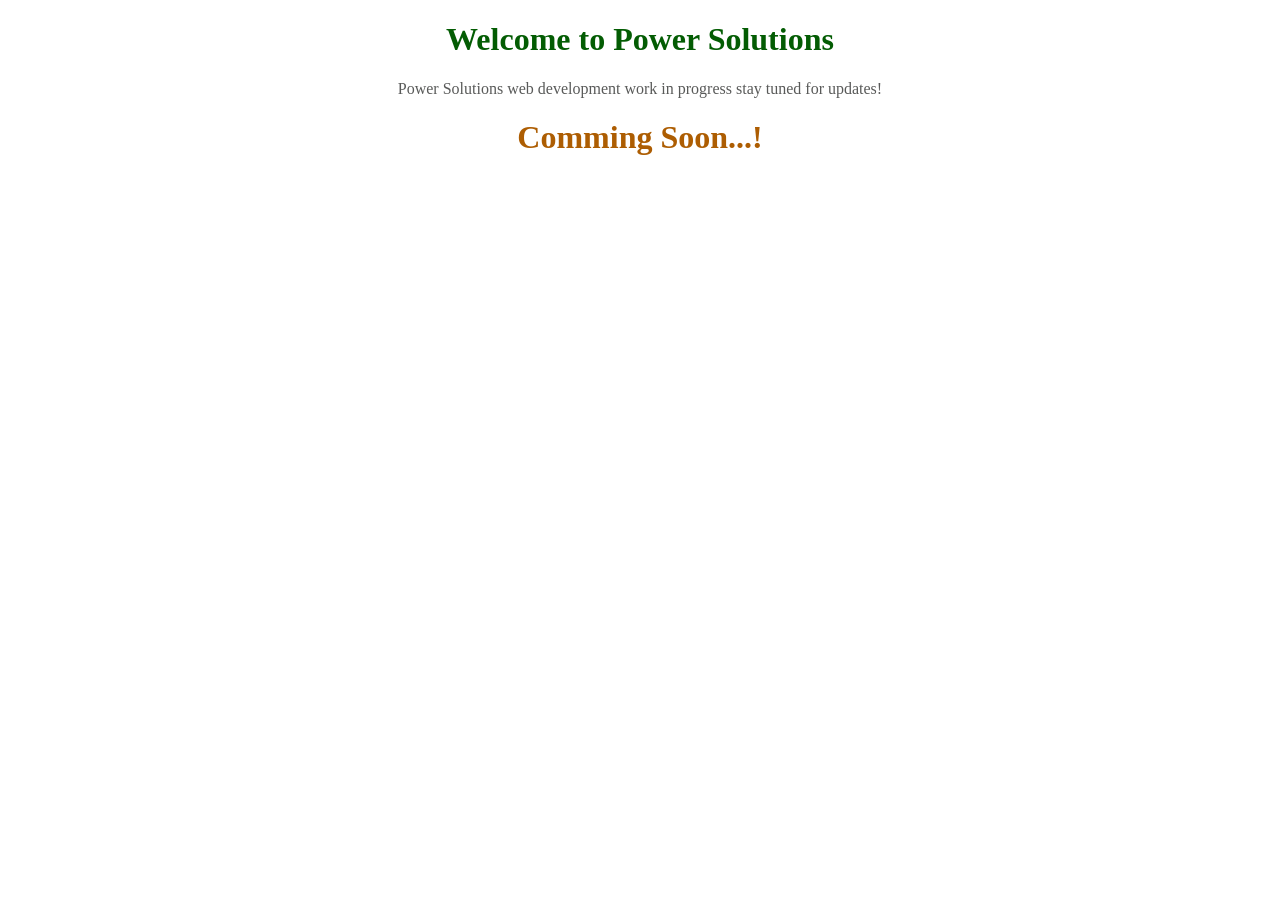
==== index.html @ 3168f8c8 ""demos"" ====
<!DOCTYPE html>
<html lang="en">
<head>
    <meta charset="UTF-8">
    <meta name="viewport" content="width=device-width, initial-scale=1.0">
    <title>Power Solutions</title>
</head>
<body>
    <div style="text-align: center;">
        <h1 style="color: rgb(3, 92, 3);">Welcome to Power Solutions</h1>
        <p style="color: rgb(89, 90, 89);">Power Solutions web development work in progress stay tuned for updates!</p>
        <h1 style="color: rgb(173, 93, 2);">Comming Soon...!</h1>
    </div>
</body>
</html>
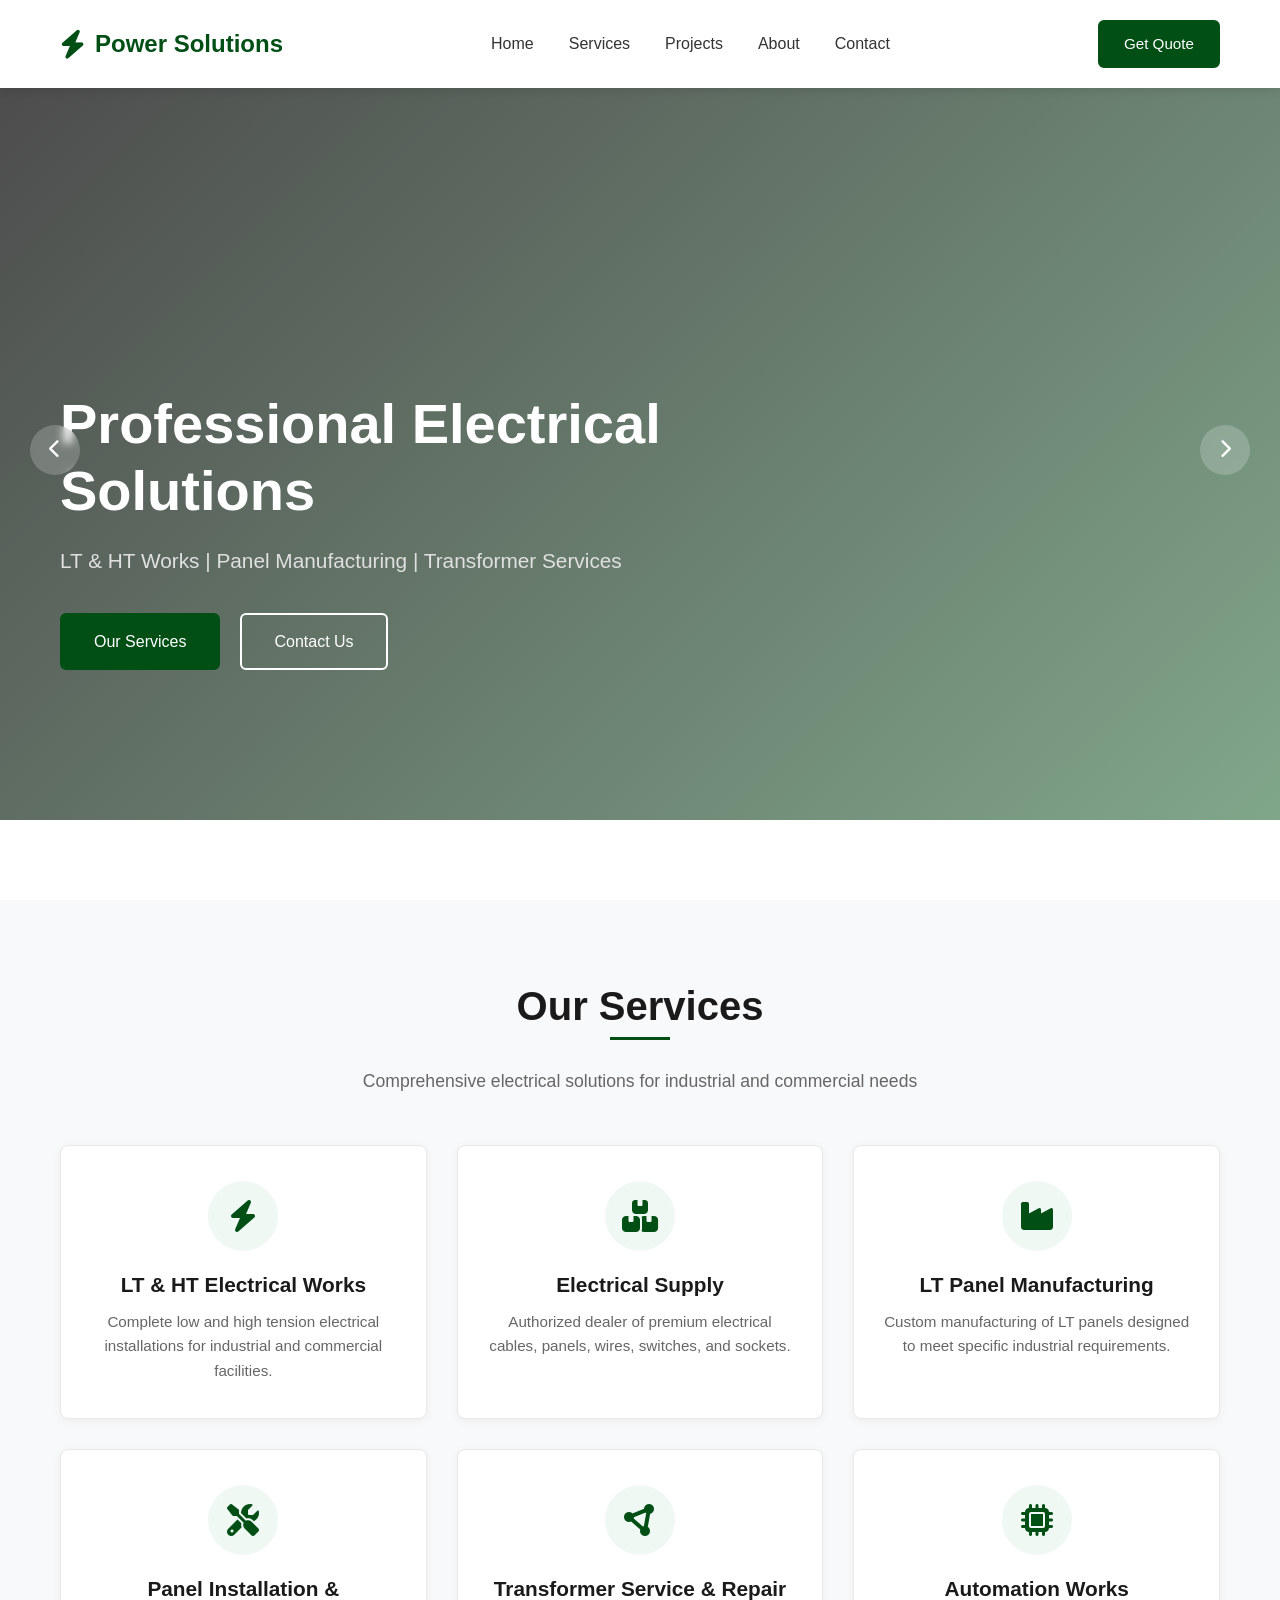
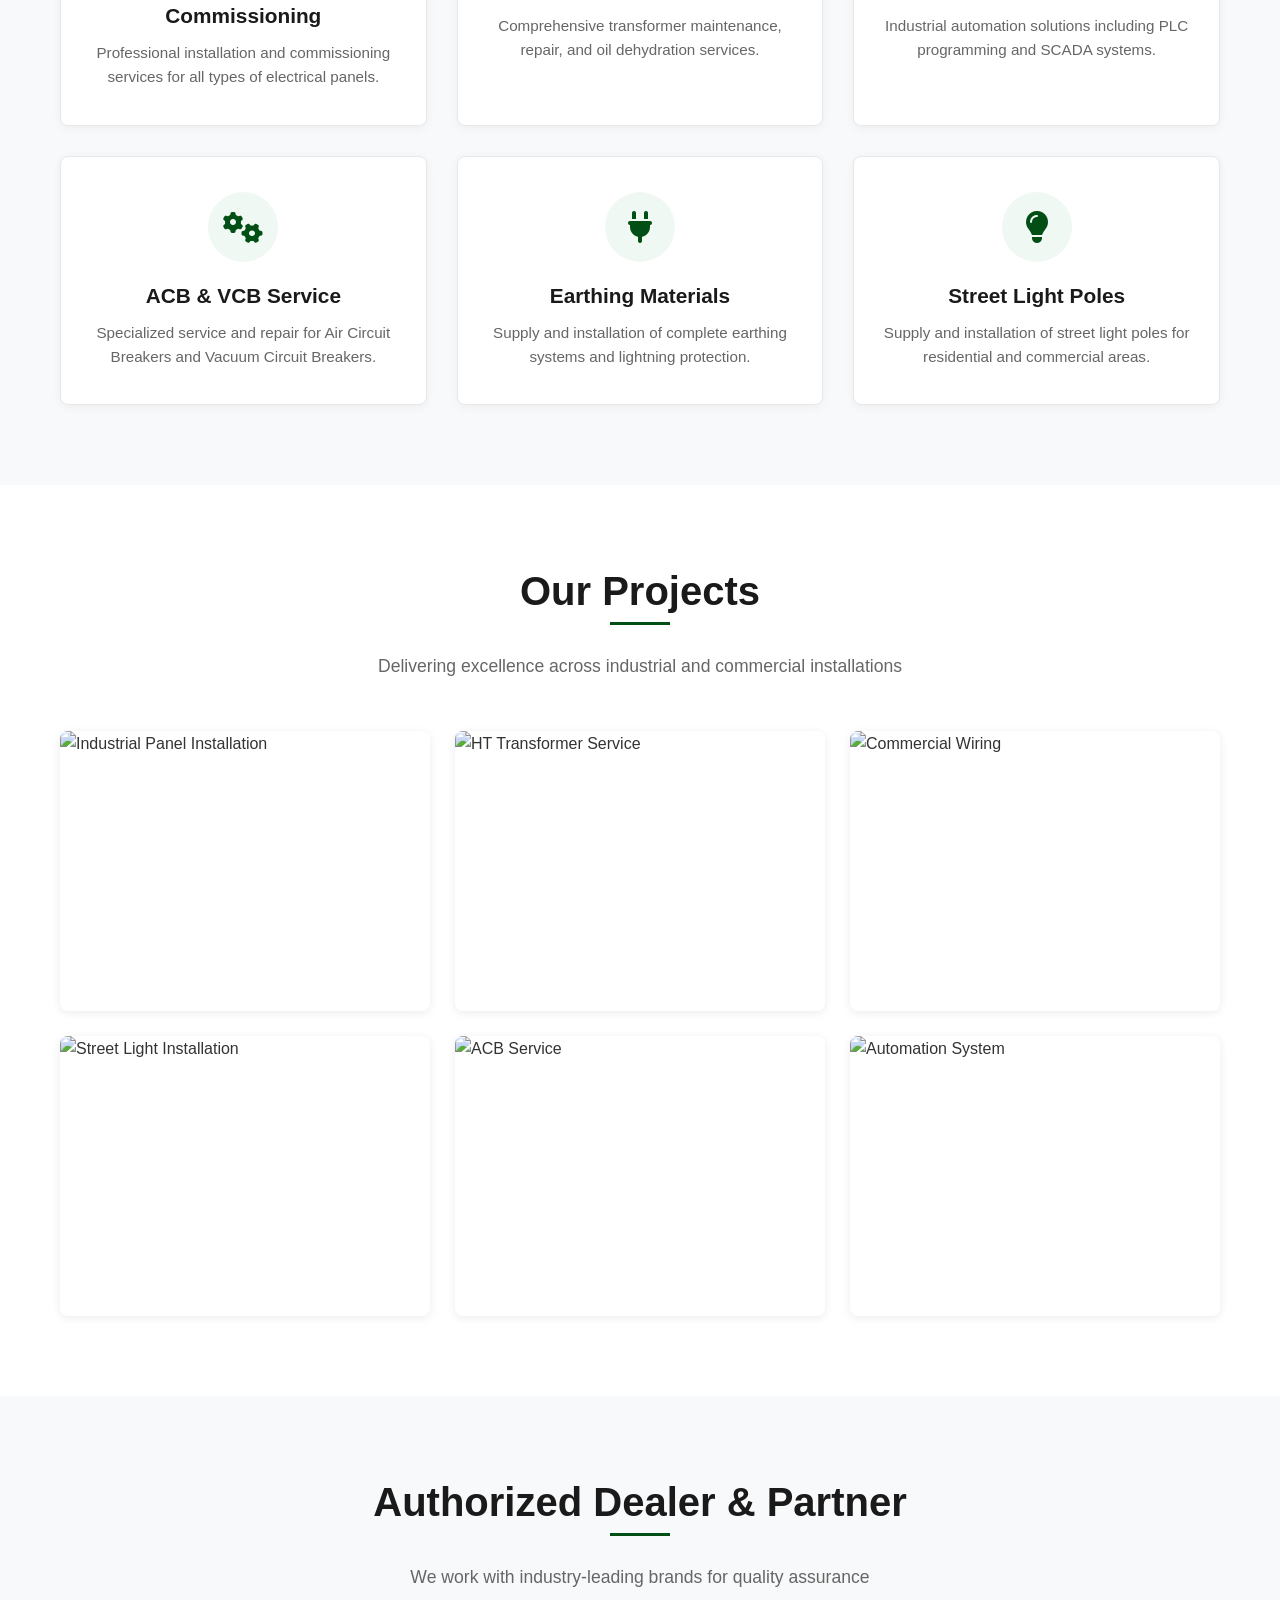
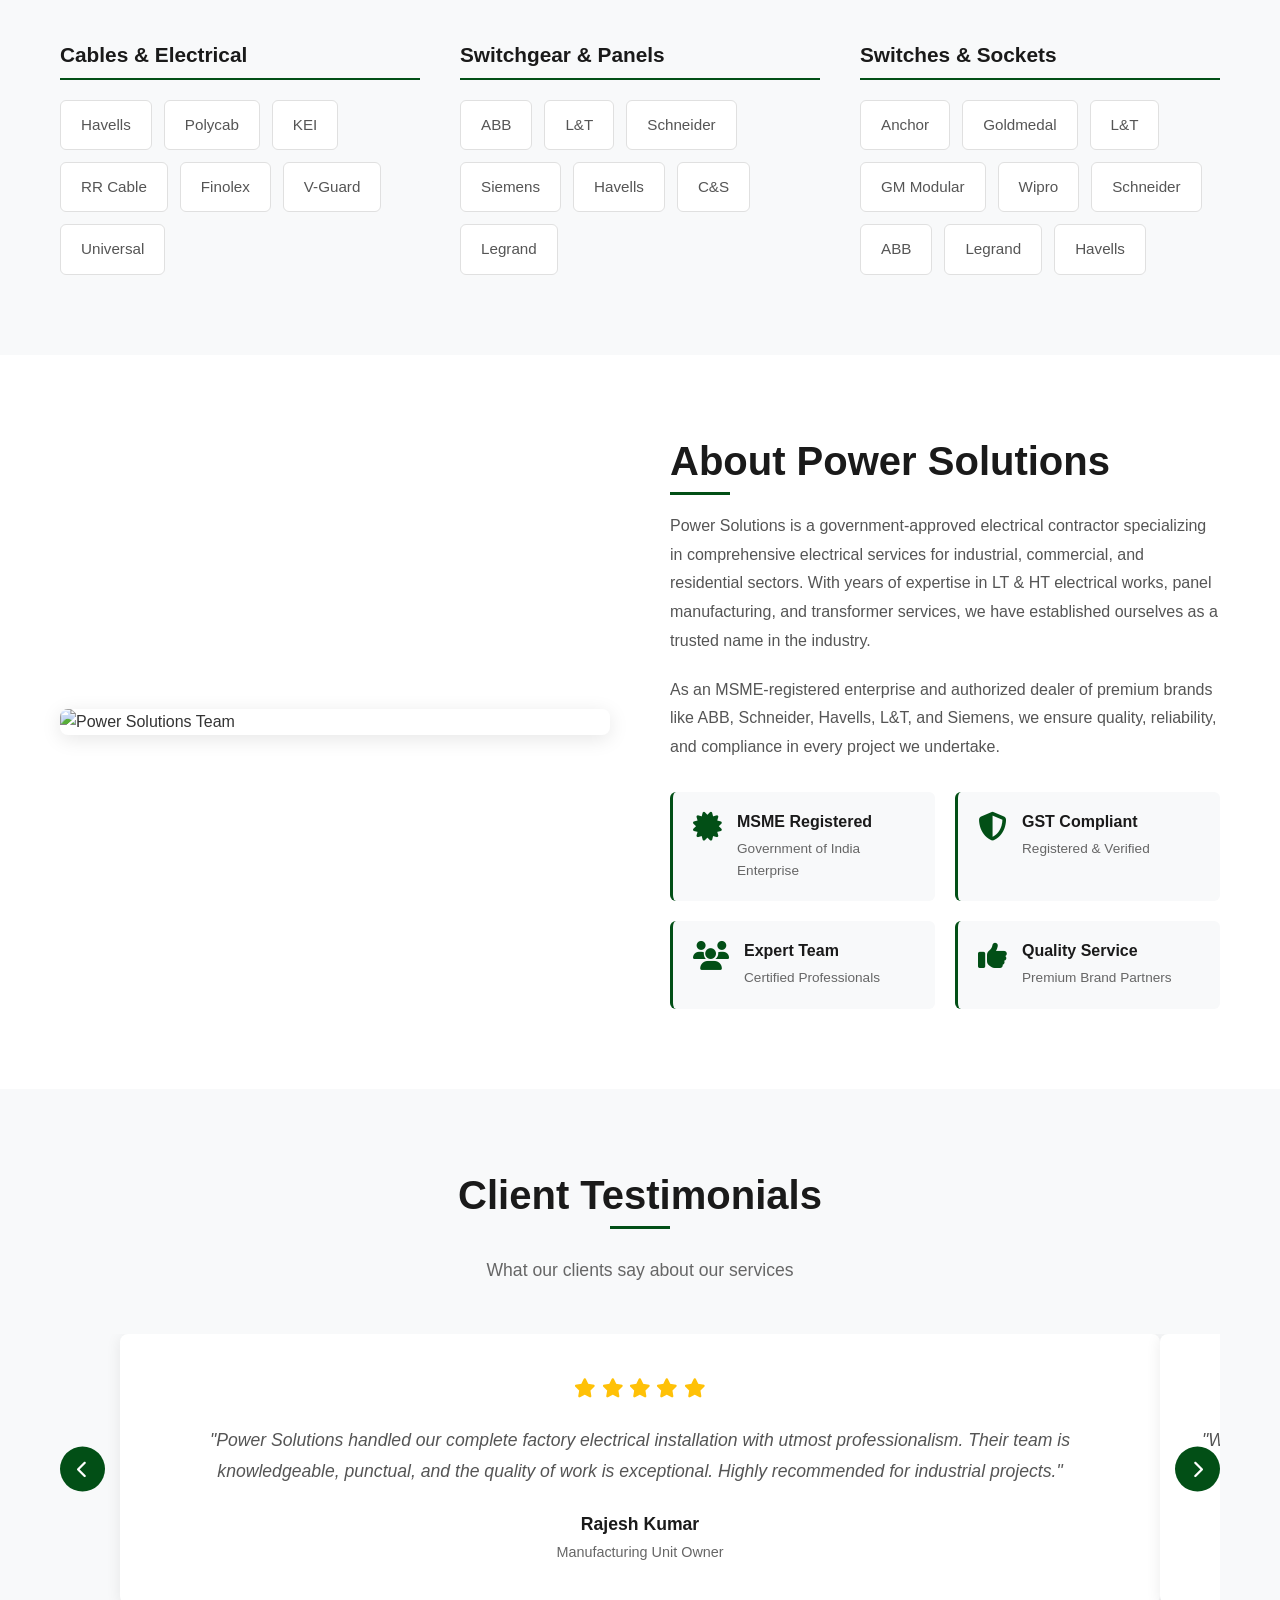
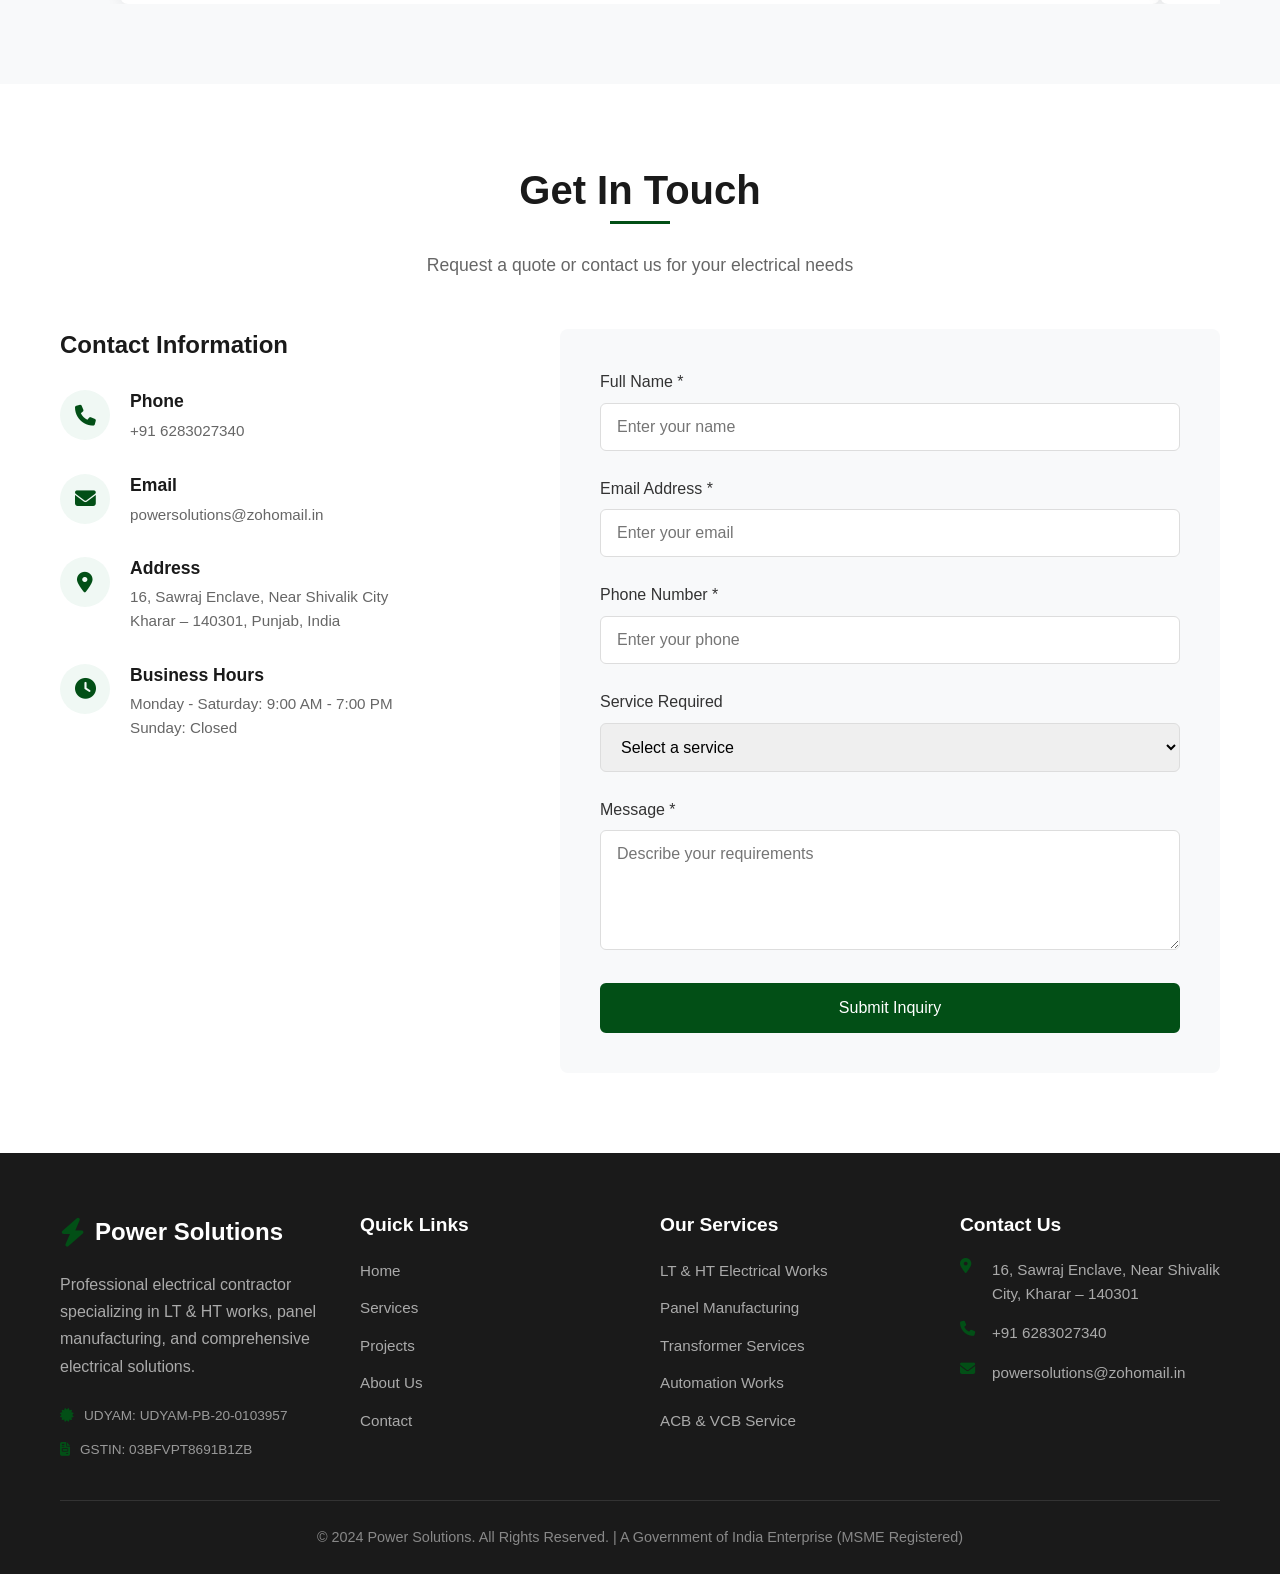
==== commit 13bf96db: ""add project"" ====
--- a/index.html
+++ b/index.html
@@ -1,15 +1,664 @@
 <!DOCTYPE html>
 <html lang="en">
+
 <head>
     <meta charset="UTF-8">
     <meta name="viewport" content="width=device-width, initial-scale=1.0">
-    <title>Power Solutions</title>
+    <meta name="description"
+        content="Power Solutions - Professional LT & HT Electrical Works, Panel Manufacturing, Transformer Services, and Electrical Supply in Kharar, Punjab">
+    <meta name="keywords"
+        content="electrical works, LT panel, HT panel, transformer service, electrical cables, Kharar electrician">
+    <title>Power Solutions - Professional Electrical Services | Kharar, Punjab</title>
+
+    <!-- Font Awesome Icons -->
+    <link rel="stylesheet" href="https://cdnjs.cloudflare.com/ajax/libs/font-awesome/6.4.0/css/all.min.css">
+
+    <!-- Google Fonts -->
+    <link rel="preconnect" href="https://fonts.googleapis.com">
+    <link rel="preconnect" href="https://fonts.gstatic.com" crossorigin>
+    <link href="https://fonts.googleapis.com/css2?family=Inter:wght@300;400;500;600;700&display=swap" rel="stylesheet">
+
+    <!-- Custom Stylesheet -->
+    <link rel="stylesheet" href="assets/css/style.css">
 </head>
+
 <body>
-    <div style="text-align: center;">
-        <h1 style="color: rgb(3, 92, 3);">Welcome to Power Solutions</h1>
-        <p style="color: rgb(89, 90, 89);">Power Solutions web development work in progress stay tuned for updates!</p>
-        <h1 style="color: rgb(173, 93, 2);">Comming Soon...!</h1>
+
+    <!-- ========================================
+         HEADER SECTION - Sticky Navigation
+    ========================================= -->
+    <header class="header" id="header">
+        <div class="container">
+            <div class="header-content">
+                <!-- Logo -->
+                <div class="logo">
+                    <i class="fas fa-bolt"></i>
+                    <span>Power Solutions</span>
+                </div>
+
+                <!-- Navigation Menu -->
+                <nav class="nav" id="nav-menu">
+                    <ul class="nav-list">
+                        <li><a href="#home" class="nav-link">Home</a></li>
+                        <li><a href="#services" class="nav-link">Services</a></li>
+                        <li><a href="#projects" class="nav-link">Projects</a></li>
+                        <li><a href="#about" class="nav-link">About</a></li>
+                        <li><a href="#contact" class="nav-link">Contact</a></li>
+                    </ul>
+                </nav>
+
+                <!-- CTA Button -->
+                <a href="#contact" class="btn btn-primary header-cta">Get Quote</a>
+
+                <!-- Mobile Menu Toggle -->
+                <button class="nav-toggle" id="nav-toggle" aria-label="Toggle navigation">
+                    <span></span>
+                    <span></span>
+                    <span></span>
+                </button>
+            </div>
+        </div>
+    </header>
+
+    <!-- ========================================
+         HERO SECTION - Slider
+    ========================================= -->
+    <section class="hero" id="home">
+        <div class="hero-slider">
+            <!-- Slide 1 -->
+            <div class="hero-slide active">
+                <div class="hero-overlay"></div>
+                <div class="hero-image"
+                    style="background-image: url('https://images.unsplash.com/photo-1621905251189-08b45d6a269e?w=1600')">
+                </div>
+                <div class="container">
+                    <div class="hero-content">
+                        <h1 class="hero-title">Professional Electrical Solutions</h1>
+                        <p class="hero-subtitle">LT & HT Works | Panel Manufacturing | Transformer Services</p>
+                        <div class="hero-buttons">
+                            <a href="#services" class="btn btn-primary">Our Services</a>
+                            <a href="#contact" class="btn btn-secondary">Contact Us</a>
+                        </div>
+                    </div>
+                </div>
+            </div>
+
+            <!-- Slide 2 -->
+            <div class="hero-slide">
+                <div class="hero-overlay"></div>
+                <div class="hero-image"
+                    style="background-image: url('https://images.unsplash.com/photo-1581094794329-c8112a89af12?w=1600')">
+                </div>
+                <div class="container">
+                    <div class="hero-content">
+                        <h1 class="hero-title">Authorized Dealer of Premium Brands</h1>
+                        <p class="hero-subtitle">Havells | ABB | Schneider | L&T | Siemens | Polycab</p>
+                        <div class="hero-buttons">
+                            <a href="#brands" class="btn btn-primary">View Brands</a>
+                            <a href="#contact" class="btn btn-secondary">Get Quote</a>
+                        </div>
+                    </div>
+                </div>
+            </div>
+
+            <!-- Slide 3 -->
+            <div class="hero-slide">
+                <div class="hero-overlay"></div>
+                <div class="hero-image"
+                    style="background-image: url('https://images.unsplash.com/photo-1473341304170-971dccb5ac1e?w=1600')">
+                </div>
+                <div class="container">
+                    <div class="hero-content">
+                        <h1 class="hero-title">Government Approved Contractor</h1>
+                        <p class="hero-subtitle">MSME Registered | GST Compliant | Quality Assured</p>
+                        <div class="hero-buttons">
+                            <a href="#about" class="btn btn-primary">About Us</a>
+                            <a href="#contact" class="btn btn-secondary">Contact Now</a>
+                        </div>
+                    </div>
+                </div>
+            </div>
+        </div>
+
+        <!-- Slider Controls -->
+        <button class="hero-control prev" id="hero-prev" aria-label="Previous slide">
+            <i class="fas fa-chevron-left"></i>
+        </button>
+        <button class="hero-control next" id="hero-next" aria-label="Next slide">
+            <i class="fas fa-chevron-right"></i>
+        </button>
+
+        <!-- Slider Indicators -->
+        <div class="hero-indicators">
+            <span class="indicator active" data-slide="0"></span>
+            <span class="indicator" data-slide="1"></span>
+            <span class="indicator" data-slide="2"></span>
+        </div>
+    </section>
+
+    <!-- ========================================
+         SERVICES SECTION - Card Grid
+    ========================================= -->
+    <section class="services" id="services">
+        <div class="container">
+            <div class="section-header">
+                <h2 class="section-title">Our Services</h2>
+                <p class="section-subtitle">Comprehensive electrical solutions for industrial and commercial needs</p>
+            </div>
+
+            <div class="services-grid" id="services-grid">
+                <!-- Service cards will be dynamically inserted here via JavaScript -->
+            </div>
+        </div>
+    </section>
+
+    <!-- ========================================
+         SERVICE DETAIL MODAL/POPUP
+    ========================================= -->
+    <div class="modal" id="service-modal">
+        <div class="modal-overlay" id="modal-overlay"></div>
+        <div class="modal-content">
+            <button class="modal-close" id="modal-close" aria-label="Close modal">
+                <i class="fas fa-times"></i>
+            </button>
+            <div class="modal-body">
+                <div class="modal-icon">
+                    <i class="fas fa-bolt"></i>
+                </div>
+                <h3 class="modal-title">Service Title</h3>
+                <p class="modal-description">Service description goes here...</p>
+                <div class="modal-features">
+                    <h4>Key Features:</h4>
+                    <ul class="modal-list">
+                        <!-- Features will be inserted dynamically -->
+                    </ul>
+                </div>
+                <div class="modal-footer">
+                    <a href="#contact" class="btn btn-primary" id="modal-contact">Request Quote</a>
+                </div>
+            </div>
+        </div>
     </div>
+
+    <!-- ========================================
+         PROJECTS SECTION - Gallery Grid
+    ========================================= -->
+    <section class="projects" id="projects">
+        <div class="container">
+            <div class="section-header">
+                <h2 class="section-title">Our Projects</h2>
+                <p class="section-subtitle">Delivering excellence across industrial and commercial installations</p>
+            </div>
+
+            <div class="projects-grid">
+                <!-- Project 1 -->
+                <div class="project-card">
+                    <div class="project-image">
+                        <img src="https://images.unsplash.com/photo-1581092160562-40aa08e78837?w=600"
+                            alt="Industrial Panel Installation">
+                        <div class="project-overlay">
+                            <div class="project-info">
+                                <h3>Industrial Panel Installation</h3>
+                                <p>Complete LT panel setup for manufacturing facility</p>
+                            </div>
+                        </div>
+                    </div>
+                </div>
+
+                <!-- Project 2 -->
+                <div class="project-card">
+                    <div class="project-image">
+                        <img src="https://images.unsplash.com/photo-1581094794329-c8112a89af12?w=600"
+                            alt="HT Transformer Service">
+                        <div class="project-overlay">
+                            <div class="project-info">
+                                <h3>HT Transformer Service</h3>
+                                <p>Maintenance and repair of 1000 KVA transformer</p>
+                            </div>
+                        </div>
+                    </div>
+                </div>
+
+                <!-- Project 3 -->
+                <div class="project-card">
+                    <div class="project-image">
+                        <img src="https://images.unsplash.com/photo-1621905251189-08b45d6a269e?w=600"
+                            alt="Commercial Wiring">
+                        <div class="project-overlay">
+                            <div class="project-info">
+                                <h3>Commercial Complex Wiring</h3>
+                                <p>Complete electrical installation for 5-story building</p>
+                            </div>
+                        </div>
+                    </div>
+                </div>
+
+                <!-- Project 4 -->
+                <div class="project-card">
+                    <div class="project-image">
+                        <img src="https://images.unsplash.com/photo-1473341304170-971dccb5ac1e?w=600"
+                            alt="Street Light Installation">
+                        <div class="project-overlay">
+                            <div class="project-info">
+                                <h3>Street Light Installation</h3>
+                                <p>LED street light poles for residential colony</p>
+                            </div>
+                        </div>
+                    </div>
+                </div>
+
+                <!-- Project 5 -->
+                <div class="project-card">
+                    <div class="project-image">
+                        <img src="https://images.unsplash.com/photo-1581092918056-0c4c3acd3789?w=600" alt="ACB Service">
+                        <div class="project-overlay">
+                            <div class="project-info">
+                                <h3>ACB & VCB Service</h3>
+                                <p>Annual maintenance contract for industrial unit</p>
+                            </div>
+                        </div>
+                    </div>
+                </div>
+
+                <!-- Project 6 -->
+                <div class="project-card">
+                    <div class="project-image">
+                        <img src="https://images.unsplash.com/photo-1581092580497-e0d23cbdfcb2?w=600"
+                            alt="Automation System">
+                        <div class="project-overlay">
+                            <div class="project-info">
+                                <h3>Automation System</h3>
+                                <p>PLC-based automation for production line</p>
+                            </div>
+                        </div>
+                    </div>
+                </div>
+            </div>
+        </div>
+    </section>
+
+    <!-- ========================================
+         BRANDS & PARTNERS SECTION
+    ========================================= -->
+    <section class="brands" id="brands">
+        <div class="container">
+            <div class="section-header">
+                <h2 class="section-title">Authorized Dealer & Partner</h2>
+                <p class="section-subtitle">We work with industry-leading brands for quality assurance</p>
+            </div>
+
+            <div class="brands-content">
+                <!-- Cables & Electrical -->
+                <div class="brand-category">
+                    <h3 class="brand-category-title">Cables & Electrical</h3>
+                    <div class="brand-list">
+                        <div class="brand-item">Havells</div>
+                        <div class="brand-item">Polycab</div>
+                        <div class="brand-item">KEI</div>
+                        <div class="brand-item">RR Cable</div>
+                        <div class="brand-item">Finolex</div>
+                        <div class="brand-item">V-Guard</div>
+                        <div class="brand-item">Universal</div>
+                    </div>
+                </div>
+
+                <!-- Switchgear -->
+                <div class="brand-category">
+                    <h3 class="brand-category-title">Switchgear & Panels</h3>
+                    <div class="brand-list">
+                        <div class="brand-item">ABB</div>
+                        <div class="brand-item">L&T</div>
+                        <div class="brand-item">Schneider</div>
+                        <div class="brand-item">Siemens</div>
+                        <div class="brand-item">Havells</div>
+                        <div class="brand-item">C&S</div>
+                        <div class="brand-item">Legrand</div>
+                    </div>
+                </div>
+
+                <!-- Switches & Sockets -->
+                <div class="brand-category">
+                    <h3 class="brand-category-title">Switches & Sockets</h3>
+                    <div class="brand-list">
+                        <div class="brand-item">Anchor</div>
+                        <div class="brand-item">Goldmedal</div>
+                        <div class="brand-item">L&T</div>
+                        <div class="brand-item">GM Modular</div>
+                        <div class="brand-item">Wipro</div>
+                        <div class="brand-item">Schneider</div>
+                        <div class="brand-item">ABB</div>
+                        <div class="brand-item">Legrand</div>
+                        <div class="brand-item">Havells</div>
+                    </div>
+                </div>
+            </div>
+        </div>
+    </section>
+
+    <!-- ========================================
+         ABOUT SECTION
+    ========================================= -->
+    <section class="about" id="about">
+        <div class="container">
+            <div class="about-content">
+                <div class="about-image">
+                    <img src="https://images.unsplash.com/photo-1581092918056-0c4c3acd3789?w=800"
+                        alt="Power Solutions Team">
+                </div>
+                <div class="about-text">
+                    <h2 class="section-title">About Power Solutions</h2>
+                    <p class="about-description">
+                        Power Solutions is a government-approved electrical contractor specializing in comprehensive
+                        electrical services for industrial, commercial, and residential sectors. With years of expertise
+                        in LT & HT electrical works, panel manufacturing, and transformer services, we have established
+                        ourselves as a trusted name in the industry.
+                    </p>
+                    <p class="about-description">
+                        As an MSME-registered enterprise and authorized dealer of premium brands like ABB, Schneider,
+                        Havells, L&T, and Siemens, we ensure quality, reliability, and compliance in every project we
+                        undertake.
+                    </p>
+
+                    <!-- Key Features -->
+                    <div class="about-features">
+                        <div class="about-feature">
+                            <i class="fas fa-certificate"></i>
+                            <div>
+                                <h4>MSME Registered</h4>
+                                <p>Government of India Enterprise</p>
+                            </div>
+                        </div>
+                        <div class="about-feature">
+                            <i class="fas fa-shield-alt"></i>
+                            <div>
+                                <h4>GST Compliant</h4>
+                                <p>Registered & Verified</p>
+                            </div>
+                        </div>
+                        <div class="about-feature">
+                            <i class="fas fa-users"></i>
+                            <div>
+                                <h4>Expert Team</h4>
+                                <p>Certified Professionals</p>
+                            </div>
+                        </div>
+                        <div class="about-feature">
+                            <i class="fas fa-thumbs-up"></i>
+                            <div>
+                                <h4>Quality Service</h4>
+                                <p>Premium Brand Partners</p>
+                            </div>
+                        </div>
+                    </div>
+                </div>
+            </div>
+        </div>
+    </section>
+
+    <!-- ========================================
+         TESTIMONIALS SECTION - Simple Slider
+    ========================================= -->
+    <section class="testimonials" id="testimonials">
+        <div class="container">
+            <div class="section-header">
+                <h2 class="section-title">Client Testimonials</h2>
+                <p class="section-subtitle">What our clients say about our services</p>
+            </div>
+
+            <div class="testimonials-slider">
+                <div class="testimonials-track" id="testimonials-track">
+                    <!-- Testimonial 1 -->
+                    <div class="testimonial-card">
+                        <div class="testimonial-rating">
+                            <i class="fas fa-star"></i>
+                            <i class="fas fa-star"></i>
+                            <i class="fas fa-star"></i>
+                            <i class="fas fa-star"></i>
+                            <i class="fas fa-star"></i>
+                        </div>
+                        <p class="testimonial-text">
+                            "Power Solutions handled our complete factory electrical installation with utmost
+                            professionalism. Their team is knowledgeable, punctual, and the quality of work is
+                            exceptional. Highly recommended for industrial projects."
+                        </p>
+                        <div class="testimonial-author">
+                            <h4>Rajesh Kumar</h4>
+                            <p>Manufacturing Unit Owner</p>
+                        </div>
+                    </div>
+
+                    <!-- Testimonial 2 -->
+                    <div class="testimonial-card">
+                        <div class="testimonial-rating">
+                            <i class="fas fa-star"></i>
+                            <i class="fas fa-star"></i>
+                            <i class="fas fa-star"></i>
+                            <i class="fas fa-star"></i>
+                            <i class="fas fa-star"></i>
+                        </div>
+                        <p class="testimonial-text">
+                            "We've been using Power Solutions for our transformer maintenance for the past 3 years.
+                            Their service is reliable, and they use genuine parts from authorized brands. Very satisfied
+                            with their work."
+                        </p>
+                        <div class="testimonial-author">
+                            <h4>Priya Sharma</h4>
+                            <p>Facility Manager, Tech Park</p>
+                        </div>
+                    </div>
+
+                    <!-- Testimonial 3 -->
+                    <div class="testimonial-card">
+                        <div class="testimonial-rating">
+                            <i class="fas fa-star"></i>
+                            <i class="fas fa-star"></i>
+                            <i class="fas fa-star"></i>
+                            <i class="fas fa-star"></i>
+                            <i class="fas fa-star"></i>
+                        </div>
+                        <p class="testimonial-text">
+                            "Excellent service for our commercial building's electrical panel installation. The team was
+                            professional, completed work on time, and provided proper documentation. Will definitely
+                            work with them again."
+                        </p>
+                        <div class="testimonial-author">
+                            <h4>Amit Singh</h4>
+                            <p>Real Estate Developer</p>
+                        </div>
+                    </div>
+                </div>
+
+                <!-- Slider Controls -->
+                <button class="testimonial-control prev" id="testimonial-prev" aria-label="Previous testimonial">
+                    <i class="fas fa-chevron-left"></i>
+                </button>
+                <button class="testimonial-control next" id="testimonial-next" aria-label="Next testimonial">
+                    <i class="fas fa-chevron-right"></i>
+                </button>
+            </div>
+        </div>
+    </section>
+
+    <!-- ========================================
+         CONTACT SECTION - Form UI
+    ========================================= -->
+    <section class="contact" id="contact">
+        <div class="container">
+            <div class="section-header">
+                <h2 class="section-title">Get In Touch</h2>
+                <p class="section-subtitle">Request a quote or contact us for your electrical needs</p>
+            </div>
+
+            <div class="contact-content">
+                <!-- Contact Information -->
+                <div class="contact-info">
+                    <h3>Contact Information</h3>
+
+                    <div class="contact-item">
+                        <i class="fas fa-phone"></i>
+                        <div>
+                            <h4>Phone</h4>
+                            <a href="tel:6283027340">+91 6283027340</a>
+                        </div>
+                    </div>
+
+                    <div class="contact-item">
+                        <i class="fas fa-envelope"></i>
+                        <div>
+                            <h4>Email</h4>
+                            <a href="mailto:powersolutions@zohomail.in">powersolutions@zohomail.in</a>
+                        </div>
+                    </div>
+
+                    <div class="contact-item">
+                        <i class="fas fa-map-marker-alt"></i>
+                        <div>
+                            <h4>Address</h4>
+                            <p>16, Sawraj Enclave, Near Shivalik City<br>Kharar – 140301, Punjab, India</p>
+                        </div>
+                    </div>
+
+                    <div class="contact-item">
+                        <i class="fas fa-clock"></i>
+                        <div>
+                            <h4>Business Hours</h4>
+                            <p>Monday - Saturday: 9:00 AM - 7:00 PM<br>Sunday: Closed</p>
+                        </div>
+                    </div>
+                </div>
+
+                <!-- Contact Form -->
+                <div class="contact-form-wrapper">
+                    <form class="contact-form" id="contact-form">
+                        <div class="form-group">
+                            <label for="name">Full Name *</label>
+                            <input type="text" id="name" name="name" required placeholder="Enter your name">
+                        </div>
+
+                        <div class="form-group">
+                            <label for="email">Email Address *</label>
+                            <input type="email" id="email" name="email" required placeholder="Enter your email">
+                        </div>
+
+                        <div class="form-group">
+                            <label for="phone">Phone Number *</label>
+                            <input type="tel" id="phone" name="phone" required placeholder="Enter your phone">
+                        </div>
+
+                        <div class="form-group">
+                            <label for="service">Service Required</label>
+                            <select id="service" name="service">
+                                <option value="">Select a service</option>
+                                <option value="lt-ht">LT & HT Electrical Works</option>
+                                <option value="panel">Panel Manufacturing</option>
+                                <option value="transformer">Transformer Service</option>
+                                <option value="automation">Automation Works</option>
+                                <option value="supply">Electrical Supply</option>
+                                <option value="other">Other</option>
+                            </select>
+                        </div>
+
+                        <div class="form-group">
+                            <label for="message">Message *</label>
+                            <textarea id="message" name="message" rows="5" required
+                                placeholder="Describe your requirements"></textarea>
+                        </div>
+
+                        <button type="submit" class="btn btn-primary btn-block">Submit Inquiry</button>
+                    </form>
+                </div>
+            </div>
+        </div>
+    </section>
+
+    <!-- ========================================
+         FOOTER SECTION
+    ========================================= -->
+    <footer class="footer">
+        <div class="container">
+            <div class="footer-content">
+                <!-- Company Info -->
+                <div class="footer-column">
+                    <div class="footer-logo">
+                        <i class="fas fa-bolt"></i>
+                        <span>Power Solutions</span>
+                    </div>
+                    <p class="footer-description">
+                        Professional electrical contractor specializing in LT & HT works, panel manufacturing, and
+                        comprehensive electrical solutions.
+                    </p>
+                    <div class="footer-compliance">
+                        <div class="compliance-item">
+                            <i class="fas fa-certificate"></i>
+                            <span>UDYAM: UDYAM-PB-20-0103957</span>
+                        </div>
+                        <div class="compliance-item">
+                            <i class="fas fa-file-invoice"></i>
+                            <span>GSTIN: 03BFVPT8691B1ZB</span>
+                        </div>
+                    </div>
+                </div>
+
+                <!-- Quick Links -->
+                <div class="footer-column">
+                    <h3 class="footer-title">Quick Links</h3>
+                    <ul class="footer-links">
+                        <li><a href="#home">Home</a></li>
+                        <li><a href="#services">Services</a></li>
+                        <li><a href="#projects">Projects</a></li>
+                        <li><a href="#about">About Us</a></li>
+                        <li><a href="#contact">Contact</a></li>
+                    </ul>
+                </div>
+
+                <!-- Services -->
+                <div class="footer-column">
+                    <h3 class="footer-title">Our Services</h3>
+                    <ul class="footer-links">
+                        <li><a href="#services">LT & HT Electrical Works</a></li>
+                        <li><a href="#services">Panel Manufacturing</a></li>
+                        <li><a href="#services">Transformer Services</a></li>
+                        <li><a href="#services">Automation Works</a></li>
+                        <li><a href="#services">ACB & VCB Service</a></li>
+                    </ul>
+                </div>
+
+                <!-- Contact Info -->
+                <div class="footer-column">
+                    <h3 class="footer-title">Contact Us</h3>
+                    <ul class="footer-contact">
+                        <li>
+                            <i class="fas fa-map-marker-alt"></i>
+                            <span>16, Sawraj Enclave, Near Shivalik City, Kharar – 140301</span>
+                        </li>
+                        <li>
+                            <i class="fas fa-phone"></i>
+                            <a href="tel:6283027340">+91 6283027340</a>
+                        </li>
+                        <li>
+                            <i class="fas fa-envelope"></i>
+                            <a href="mailto:powersolutions@zohomail.in">powersolutions@zohomail.in</a>
+                        </li>
+                    </ul>
+                </div>
+            </div>
+
+            <!-- Footer Bottom -->
+            <div class="footer-bottom">
+                <p>&copy; 2024 Power Solutions. All Rights Reserved. | A Government of India Enterprise (MSME
+                    Registered)</p>
+            </div>
+        </div>
+    </footer>
+
+    <!-- Scroll to Top Button -->
+    <button class="scroll-to-top" id="scroll-to-top" aria-label="Scroll to top">
+        <i class="fas fa-chevron-up"></i>
+    </button>
+
+    <!-- JavaScript -->
+    <script src="assets/js/script.js"></script>
+
 </body>
+
 </html>
--- a/assets/css/style.css
+++ b/assets/css/style.css
@@ -0,0 +1,1241 @@
+        /* ========================================
+   RESET & BASE STYLES
+========================================= */
+        * {
+            margin: 0;
+            padding: 0;
+            box-sizing: border-box;
+        }
+
+        html {
+            scroll-behavior: smooth;
+            font-size: 16px;
+        }
+
+        body {
+            font-family: 'Inter', -apple-system, BlinkMacSystemFont, 'Segoe UI', Roboto, 'Helvetica Neue', Arial, sans-serif;
+            line-height: 1.6;
+            color: #333;
+            background-color: #fff;
+            overflow-x: hidden;
+        }
+
+        /* Typography */
+        h1,
+        h2,
+        h3,
+        h4,
+        h5,
+        h6 {
+            font-weight: 600;
+            line-height: 1.3;
+            color: #1a1a1a;
+        }
+
+        a {
+            text-decoration: none;
+            color: inherit;
+            transition: color 0.3s ease;
+        }
+
+        img {
+            max-width: 100%;
+            height: auto;
+            display: block;
+        }
+
+        ul {
+            list-style: none;
+        }
+
+        button {
+            border: none;
+            background: none;
+            cursor: pointer;
+            font-family: inherit;
+        }
+
+        /* Container */
+        .container {
+            max-width: 1200px;
+            margin: 0 auto;
+            padding: 0 20px;
+        }
+
+        /* Section Spacing */
+        section {
+            padding: 80px 0;
+        }
+
+        /* Section Header */
+        .section-header {
+            text-align: center;
+            margin-bottom: 50px;
+        }
+
+        .section-title {
+            font-size: 2.5rem;
+            margin-bottom: 15px;
+            color: #1a1a1a;
+            position: relative;
+            display: inline-block;
+        }
+
+        .section-title::after {
+            content: '';
+            position: absolute;
+            bottom: -8px;
+            left: 50%;
+            transform: translateX(-50%);
+            width: 60px;
+            height: 3px;
+            background-color: #024f16;
+        }
+
+        .section-subtitle {
+            font-size: 1.1rem;
+            color: #666;
+            max-width: 600px;
+            margin: 20px auto 0;
+        }
+
+        /* Buttons */
+        .btn {
+            display: inline-block;
+            padding: 14px 32px;
+            font-size: 1rem;
+            font-weight: 500;
+            text-align: center;
+            border-radius: 6px;
+            transition: all 0.3s ease;
+            border: 2px solid transparent;
+        }
+
+        .btn-primary {
+            background-color: #024f16;
+            color: #fff;
+            border-color: #024f16;
+        }
+
+        .btn-primary:hover {
+            background-color: #036020;
+            border-color: #036020;
+            transform: translateY(-2px);
+            box-shadow: 0 4px 12px rgba(2, 79, 22, 0.3);
+        }
+
+        .btn-secondary {
+            background-color: transparent;
+            color: #fff;
+            border-color: #fff;
+        }
+
+        .btn-secondary:hover {
+            background-color: #fff;
+            color: #024f16;
+        }
+
+        .btn-block {
+            width: 100%;
+        }
+
+        /* ========================================
+   HEADER / NAVIGATION
+========================================= */
+        .header {
+            position: fixed;
+            top: 0;
+            left: 0;
+            width: 100%;
+            background-color: #fff;
+            box-shadow: 0 2px 10px rgba(0, 0, 0, 0.1);
+            z-index: 1000;
+            transition: all 0.3s ease;
+        }
+
+        .header-content {
+            display: flex;
+            align-items: center;
+            justify-content: space-between;
+            padding: 20px 0;
+        }
+
+        /* Logo */
+        .logo {
+            display: flex;
+            align-items: center;
+            gap: 10px;
+            font-size: 1.5rem;
+            font-weight: 700;
+            color: #024f16;
+        }
+
+        .logo i {
+            font-size: 1.8rem;
+        }
+
+        /* Navigation */
+        .nav-list {
+            display: flex;
+            align-items: center;
+            gap: 35px;
+        }
+
+        .nav-link {
+            font-size: 1rem;
+            font-weight: 500;
+            color: #333;
+            position: relative;
+            transition: color 0.3s ease;
+        }
+
+        .nav-link::after {
+            content: '';
+            position: absolute;
+            bottom: -5px;
+            left: 0;
+            width: 0;
+            height: 2px;
+            background-color: #024f16;
+            transition: width 0.3s ease;
+        }
+
+        .nav-link:hover {
+            color: #024f16;
+        }
+
+        .nav-link:hover::after {
+            width: 100%;
+        }
+
+        /* Header CTA */
+        .header-cta {
+            padding: 10px 24px;
+            font-size: 0.95rem;
+        }
+
+        /* Mobile Menu Toggle */
+        .nav-toggle {
+            display: none;
+            flex-direction: column;
+            gap: 5px;
+            cursor: pointer;
+            z-index: 1001;
+        }
+
+        .nav-toggle span {
+            width: 25px;
+            height: 3px;
+            background-color: #024f16;
+            transition: all 0.3s ease;
+        }
+
+        /* Mobile Menu Active State */
+        .nav-toggle.active span:nth-child(1) {
+            transform: rotate(45deg) translate(7px, 7px);
+        }
+
+        .nav-toggle.active span:nth-child(2) {
+            opacity: 0;
+        }
+
+        .nav-toggle.active span:nth-child(3) {
+            transform: rotate(-45deg) translate(7px, -7px);
+        }
+
+        /* ========================================
+   HERO SECTION
+========================================= */
+        .hero {
+            position: relative;
+            height: 100vh;
+            min-height: 600px;
+            overflow: hidden;
+        }
+
+        .hero-slider {
+            position: relative;
+            width: 100%;
+            height: 100%;
+        }
+
+        .hero-slide {
+            position: absolute;
+            top: 0;
+            left: 0;
+            width: 100%;
+            height: 100%;
+            opacity: 0;
+            visibility: hidden;
+            transition: opacity 1s ease, visibility 1s ease;
+        }
+
+        .hero-slide.active {
+            opacity: 1;
+            visibility: visible;
+        }
+
+        .hero-image {
+            position: absolute;
+            top: 0;
+            left: 0;
+            width: 100%;
+            height: 100%;
+            background-size: cover;
+            background-position: center;
+        }
+
+        .hero-overlay {
+            position: absolute;
+            top: 0;
+            left: 0;
+            width: 100%;
+            height: 100%;
+            background: linear-gradient(135deg, rgba(0, 0, 0, 0.7) 0%, rgba(2, 79, 22, 0.5) 100%);
+            z-index: 1;
+        }
+
+        .hero-content {
+            position: relative;
+            z-index: 2;
+            height: 100vh;
+            min-height: 600px;
+            display: flex;
+            flex-direction: column;
+            justify-content: center;
+            align-items: flex-start;
+            color: #fff;
+            max-width: 700px;
+        }
+
+        .hero-title {
+            color: #fff;
+            font-size: 3.5rem;
+            font-weight: 700;
+            margin-bottom: 20px;
+            line-height: 1.2;
+        }
+
+        .hero-subtitle {
+            font-size: 1.3rem;
+            margin-bottom: 35px;
+            color: #e0e0e0;
+        }
+
+        .hero-buttons {
+            display: flex;
+            gap: 20px;
+        }
+
+        /* Hero Controls */
+        .hero-control {
+            position: absolute;
+            top: 50%;
+            transform: translateY(-50%);
+            z-index: 3;
+            background-color: rgba(255, 255, 255, 0.2);
+            color: #fff;
+            width: 50px;
+            height: 50px;
+            border-radius: 50%;
+            display: flex;
+            align-items: center;
+            justify-content: center;
+            font-size: 1.2rem;
+            cursor: pointer;
+            transition: all 0.3s ease;
+            backdrop-filter: blur(4px);
+        }
+
+        .hero-control:hover {
+            background-color: rgba(255, 255, 255, 0.3);
+        }
+
+        .hero-control.prev {
+            left: 30px;
+        }
+
+        .hero-control.next {
+            right: 30px;
+        }
+
+        /* Hero Indicators */
+        .hero-indicators {
+            position: absolute;
+            bottom: 30px;
+            left: 50%;
+            transform: translateX(-50%);
+            z-index: 3;
+            display: flex;
+            gap: 12px;
+        }
+
+        .indicator {
+            width: 12px;
+            height: 12px;
+            border-radius: 50%;
+            background-color: rgba(255, 255, 255, 0.4);
+            cursor: pointer;
+            transition: all 0.3s ease;
+        }
+
+        .indicator.active {
+            background-color: #fff;
+            width: 30px;
+            border-radius: 6px;
+        }
+
+        /* ========================================
+   SERVICES SECTION
+========================================= */
+        .services {
+            background-color: #f8f9fa;
+        }
+
+        .services-grid {
+            display: grid;
+            grid-template-columns: repeat(auto-fit, minmax(320px, 1fr));
+            gap: 30px;
+        }
+
+        .service-card {
+            background-color: #fff;
+            border-radius: 8px;
+            padding: 35px 25px;
+            text-align: center;
+            box-shadow: 0 2px 10px rgba(0, 0, 0, 0.05);
+            transition: all 0.3s ease;
+            cursor: pointer;
+            border: 1px solid #e8e8e8;
+        }
+
+        .service-card:hover {
+            transform: translateY(-5px);
+            box-shadow: 0 8px 20px rgba(0, 0, 0, 0.1);
+            border-color: #024f16;
+        }
+
+        .service-icon {
+            width: 70px;
+            height: 70px;
+            margin: 0 auto 20px;
+            display: flex;
+            align-items: center;
+            justify-content: center;
+            background-color: #f0f8f4;
+            border-radius: 50%;
+            color: #024f16;
+            font-size: 2rem;
+            transition: all 0.3s ease;
+        }
+
+        .service-card:hover .service-icon {
+            background-color: #024f16;
+            color: #fff;
+        }
+
+        .service-title {
+            font-size: 1.3rem;
+            margin-bottom: 12px;
+            color: #1a1a1a;
+        }
+
+        .service-description {
+            color: #666;
+            font-size: 0.95rem;
+            line-height: 1.6;
+        }
+
+        /* ========================================
+   SERVICE MODAL
+========================================= */
+        .modal {
+            position: fixed;
+            top: 0;
+            left: 0;
+            width: 100%;
+            height: 100%;
+            z-index: 2000;
+            display: none;
+            align-items: center;
+            justify-content: center;
+            padding: 20px;
+        }
+
+        .modal.active {
+            display: flex;
+        }
+
+        .modal-overlay {
+            position: absolute;
+            top: 0;
+            left: 0;
+            width: 100%;
+            height: 100%;
+            background-color: rgba(0, 0, 0, 0.7);
+            backdrop-filter: blur(3px);
+        }
+
+        .modal-content {
+            position: relative;
+            z-index: 2001;
+            background-color: #fff;
+            border-radius: 10px;
+            max-width: 600px;
+            width: 100%;
+            max-height: 90vh;
+            overflow-y: auto;
+        }
+
+        .modal-close {
+            position: absolute;
+            top: 15px;
+            right: 15px;
+            width: 35px;
+            height: 35px;
+            border-radius: 50%;
+            background-color: #f5f5f5;
+            color: #333;
+            display: flex;
+            align-items: center;
+            justify-content: center;
+            font-size: 1.2rem;
+            transition: all 0.3s ease;
+            z-index: 2002;
+        }
+
+        .modal-close:hover {
+            background-color: #024f16;
+            color: #fff;
+        }
+
+        .modal-body {
+            padding: 40px;
+        }
+
+        .modal-icon {
+            width: 80px;
+            height: 80px;
+            margin: 0 auto 25px;
+            display: flex;
+            align-items: center;
+            justify-content: center;
+            background-color: #f0f8f4;
+            border-radius: 50%;
+            color: #024f16;
+            font-size: 2.5rem;
+        }
+
+        .modal-title {
+            font-size: 1.8rem;
+            text-align: center;
+            margin-bottom: 15px;
+            color: #1a1a1a;
+        }
+
+        .modal-description {
+            text-align: center;
+            color: #666;
+            margin-bottom: 30px;
+            line-height: 1.7;
+        }
+
+        .modal-features h4 {
+            font-size: 1.2rem;
+            margin-bottom: 15px;
+            color: #1a1a1a;
+        }
+
+        .modal-list {
+            list-style: none;
+            padding-left: 0;
+        }
+
+        .modal-list li {
+            padding: 10px 0;
+            padding-left: 30px;
+            position: relative;
+            color: #555;
+            line-height: 1.6;
+        }
+
+        .modal-list li::before {
+            content: '✓';
+            position: absolute;
+            left: 0;
+            color: #024f16;
+            font-weight: 700;
+            font-size: 1.1rem;
+        }
+
+        .modal-footer {
+            margin-top: 30px;
+            text-align: center;
+        }
+
+        /* ========================================
+   PROJECTS SECTION
+========================================= */
+        .projects-grid {
+            display: grid;
+            grid-template-columns: repeat(auto-fit, minmax(350px, 1fr));
+            gap: 25px;
+        }
+
+        .project-card {
+            border-radius: 8px;
+            overflow: hidden;
+            box-shadow: 0 2px 10px rgba(0, 0, 0, 0.08);
+            transition: all 0.3s ease;
+        }
+
+        .project-card:hover {
+            transform: translateY(-5px);
+            box-shadow: 0 8px 20px rgba(0, 0, 0, 0.15);
+        }
+
+        .project-image {
+            position: relative;
+            overflow: hidden;
+            height: 280px;
+        }
+
+        .project-image img {
+            width: 100%;
+            height: 100%;
+            object-fit: cover;
+            transition: transform 0.5s ease;
+        }
+
+        .project-card:hover .project-image img {
+            transform: scale(1.1);
+        }
+
+        .project-overlay {
+            position: absolute;
+            top: 0;
+            left: 0;
+            width: 100%;
+            height: 100%;
+            background: linear-gradient(to top, rgba(2, 79, 22, 0.9) 0%, transparent 100%);
+            display: flex;
+            align-items: flex-end;
+            padding: 25px;
+            opacity: 0;
+            transition: opacity 0.3s ease;
+        }
+
+        .project-card:hover .project-overlay {
+            opacity: 1;
+        }
+
+        .project-info h3 {
+            color: #fff;
+            font-size: 1.3rem;
+            margin-bottom: 8px;
+        }
+
+        .project-info p {
+            color: #e0e0e0;
+            font-size: 0.9rem;
+        }
+
+        /* ========================================
+   BRANDS SECTION
+========================================= */
+        .brands {
+            background-color: #f8f9fa;
+        }
+
+        .brands-content {
+            display: grid;
+            grid-template-columns: repeat(auto-fit, minmax(300px, 1fr));
+            gap: 40px;
+        }
+
+        .brand-category-title {
+            font-size: 1.3rem;
+            margin-bottom: 20px;
+            color: #1a1a1a;
+            padding-bottom: 10px;
+            border-bottom: 2px solid #024f16;
+        }
+
+        .brand-list {
+            display: flex;
+            flex-wrap: wrap;
+            gap: 12px;
+        }
+
+        .brand-item {
+            background-color: #fff;
+            padding: 12px 20px;
+            border-radius: 6px;
+            font-size: 0.95rem;
+            font-weight: 500;
+            color: #555;
+            border: 1px solid #e0e0e0;
+            transition: all 0.3s ease;
+        }
+
+        .brand-item:hover {
+            border-color: #024f16;
+            color: #024f16;
+            transform: translateY(-2px);
+            box-shadow: 0 3px 10px rgba(2, 79, 22, 0.1);
+        }
+
+        /* ========================================
+   ABOUT SECTION
+========================================= */
+        .about-content {
+            display: grid;
+            grid-template-columns: 1fr 1fr;
+            gap: 60px;
+            align-items: center;
+        }
+
+        .about-image {
+            border-radius: 8px;
+            overflow: hidden;
+            box-shadow: 0 4px 20px rgba(0, 0, 0, 0.1);
+        }
+
+        .about-image img {
+            width: 100%;
+            height: auto;
+        }
+
+        .about-text .section-title {
+            text-align: left;
+            margin-bottom: 25px;
+        }
+
+        .about-text .section-title::after {
+            left: 0;
+            transform: none;
+        }
+
+        .about-description {
+            color: #555;
+            margin-bottom: 20px;
+            line-height: 1.8;
+        }
+
+        .about-features {
+            display: grid;
+            grid-template-columns: repeat(2, 1fr);
+            gap: 20px;
+            margin-top: 30px;
+        }
+
+        .about-feature {
+            display: flex;
+            gap: 15px;
+            padding: 20px;
+            background-color: #f8f9fa;
+            border-radius: 6px;
+            border-left: 3px solid #024f16;
+        }
+
+        .about-feature i {
+            font-size: 1.8rem;
+            color: #024f16;
+            flex-shrink: 0;
+        }
+
+        .about-feature h4 {
+            font-size: 1rem;
+            margin-bottom: 5px;
+            color: #1a1a1a;
+        }
+
+        .about-feature p {
+            font-size: 0.85rem;
+            color: #666;
+        }
+
+        /* ========================================
+   TESTIMONIALS SECTION
+========================================= */
+        .testimonials {
+            background-color: #f8f9fa;
+        }
+
+        .testimonials-slider {
+            position: relative;
+            overflow: hidden;
+            padding: 0 60px;
+        }
+
+        .testimonials-track {
+            display: flex;
+            transition: transform 0.5s ease;
+        }
+
+        .testimonial-card {
+            min-width: 100%;
+            background-color: #fff;
+            padding: 40px;
+            border-radius: 8px;
+            box-shadow: 0 2px 15px rgba(0, 0, 0, 0.08);
+            text-align: center;
+        }
+
+        .testimonial-rating {
+            color: #ffc107;
+            font-size: 1.2rem;
+            margin-bottom: 20px;
+        }
+
+        .testimonial-text {
+            font-size: 1.1rem;
+            line-height: 1.8;
+            color: #555;
+            margin-bottom: 25px;
+            font-style: italic;
+        }
+
+        .testimonial-author h4 {
+            font-size: 1.1rem;
+            margin-bottom: 5px;
+            color: #1a1a1a;
+        }
+
+        .testimonial-author p {
+            color: #666;
+            font-size: 0.9rem;
+        }
+
+        /* Testimonial Controls */
+        .testimonial-control {
+            position: absolute;
+            top: 50%;
+            transform: translateY(-50%);
+            background-color: #024f16;
+            color: #fff;
+            width: 45px;
+            height: 45px;
+            border-radius: 50%;
+            display: flex;
+            align-items: center;
+            justify-content: center;
+            font-size: 1.1rem;
+            cursor: pointer;
+            transition: all 0.3s ease;
+        }
+
+        .testimonial-control:hover {
+            background-color: #036020;
+        }
+
+        .testimonial-control.prev {
+            left: 0;
+        }
+
+        .testimonial-control.next {
+            right: 0;
+        }
+
+        /* ========================================
+   CONTACT SECTION
+========================================= */
+        .contact-content {
+            display: grid;
+            grid-template-columns: 1fr 1.5fr;
+            gap: 60px;
+        }
+
+        .contact-info h3 {
+            font-size: 1.5rem;
+            margin-bottom: 30px;
+            color: #1a1a1a;
+        }
+
+        .contact-item {
+            display: flex;
+            gap: 20px;
+            margin-bottom: 30px;
+        }
+
+        .contact-item i {
+            width: 50px;
+            height: 50px;
+            border-radius: 50%;
+            background-color: #f0f8f4;
+            color: #024f16;
+            display: flex;
+            align-items: center;
+            justify-content: center;
+            font-size: 1.3rem;
+            flex-shrink: 0;
+        }
+
+        .contact-item h4 {
+            font-size: 1.1rem;
+            margin-bottom: 5px;
+            color: #1a1a1a;
+        }
+
+        .contact-item p,
+        .contact-item a {
+            color: #666;
+            font-size: 0.95rem;
+            line-height: 1.6;
+        }
+
+        .contact-item a:hover {
+            color: #024f16;
+        }
+
+        /* Contact Form */
+        .contact-form-wrapper {
+            background-color: #f8f9fa;
+            padding: 40px;
+            border-radius: 8px;
+        }
+
+        .form-group {
+            margin-bottom: 25px;
+        }
+
+        .form-group label {
+            display: block;
+            margin-bottom: 8px;
+            font-weight: 500;
+            color: #333;
+        }
+
+        .form-group input,
+        .form-group select,
+        .form-group textarea {
+            width: 100%;
+            padding: 14px 16px;
+            border: 1px solid #ddd;
+            border-radius: 6px;
+            font-family: inherit;
+            font-size: 1rem;
+            transition: all 0.3s ease;
+        }
+
+        .form-group input:focus,
+        .form-group select:focus,
+        .form-group textarea:focus {
+            outline: none;
+            border-color: #024f16;
+            box-shadow: 0 0 0 3px rgba(2, 79, 22, 0.1);
+        }
+
+        .form-group textarea {
+            resize: vertical;
+        }
+
+        /* ========================================
+   FOOTER
+========================================= */
+        .footer {
+            background-color: #1a1a1a;
+            color: #ddd;
+            padding: 60px 0 0;
+        }
+
+        .footer-content {
+            display: grid;
+            grid-template-columns: repeat(auto-fit, minmax(250px, 1fr));
+            gap: 40px;
+            margin-bottom: 40px;
+        }
+
+        .footer-logo {
+            display: flex;
+            align-items: center;
+            gap: 10px;
+            font-size: 1.5rem;
+            font-weight: 700;
+            color: #fff;
+            margin-bottom: 20px;
+        }
+
+        .footer-logo i {
+            font-size: 1.8rem;
+            color: #024f16;
+        }
+
+        .footer-description {
+            color: #aaa;
+            line-height: 1.7;
+            margin-bottom: 25px;
+        }
+
+        .footer-compliance {
+            display: flex;
+            flex-direction: column;
+            gap: 12px;
+        }
+
+        .compliance-item {
+            display: flex;
+            align-items: center;
+            gap: 10px;
+            font-size: 0.85rem;
+            color: #999;
+        }
+
+        .compliance-item i {
+            color: #024f16;
+        }
+
+        .footer-title {
+            font-size: 1.2rem;
+            color: #fff;
+            margin-bottom: 20px;
+        }
+
+        .footer-links {
+            display: flex;
+            flex-direction: column;
+            gap: 12px;
+        }
+
+        .footer-links a {
+            color: #aaa;
+            font-size: 0.95rem;
+            transition: color 0.3s ease;
+        }
+
+        .footer-links a:hover {
+            color: #024f16;
+        }
+
+        .footer-contact {
+            display: flex;
+            flex-direction: column;
+            gap: 15px;
+        }
+
+        .footer-contact li {
+            display: flex;
+            gap: 12px;
+            color: #aaa;
+            font-size: 0.95rem;
+        }
+
+        .footer-contact i {
+            color: #024f16;
+            width: 20px;
+            flex-shrink: 0;
+        }
+
+        .footer-contact a {
+            color: #aaa;
+            transition: color 0.3s ease;
+        }
+
+        .footer-contact a:hover {
+            color: #024f16;
+        }
+
+        .footer-bottom {
+            border-top: 1px solid #333;
+            padding: 25px 0;
+            text-align: center;
+            color: #888;
+            font-size: 0.9rem;
+        }
+
+        /* ========================================
+   SCROLL TO TOP BUTTON
+========================================= */
+        .scroll-to-top {
+            position: fixed;
+            bottom: 30px;
+            right: 30px;
+            width: 50px;
+            height: 50px;
+            border-radius: 50%;
+            background-color: #024f16;
+            color: #fff;
+            display: none;
+            align-items: center;
+            justify-content: center;
+            font-size: 1.2rem;
+            cursor: pointer;
+            transition: all 0.3s ease;
+            z-index: 999;
+            box-shadow: 0 4px 15px rgba(2, 79, 22, 0.3);
+        }
+
+        .scroll-to-top.visible {
+            display: flex;
+        }
+
+        .scroll-to-top:hover {
+            background-color: #036020;
+            transform: translateY(-3px);
+        }
+
+        /* ========================================
+   RESPONSIVE DESIGN
+========================================= */
+
+        /* Tablet */
+        @media (max-width: 992px) {
+
+            /* Typography */
+            .section-title {
+                font-size: 2rem;
+            }
+
+            .hero-title {
+                font-size: 2.8rem;
+            }
+
+            /* About */
+            .about-content {
+                grid-template-columns: 1fr;
+                gap: 40px;
+            }
+
+            .about-features {
+                grid-template-columns: 1fr;
+            }
+
+            /* Contact */
+            .contact-content {
+                grid-template-columns: 1fr;
+                gap: 40px;
+            }
+        }
+
+        /* Mobile */
+        @media (max-width: 768px) {
+
+            /* Header */
+            .nav {
+                position: fixed;
+                top: 0;
+                left: -100%;
+                width: 280px;
+                height: 100vh;
+                background-color: #fff;
+                box-shadow: 2px 0 10px rgba(0, 0, 0, 0.1);
+                transition: left 0.3s ease;
+                z-index: 999;
+                padding: 80px 30px 30px;
+            }
+
+            .nav.active {
+                left: 0;
+            }
+
+            .nav-list {
+                flex-direction: column;
+                align-items: flex-start;
+                gap: 25px;
+            }
+
+            .header-cta {
+                display: none;
+            }
+
+            .nav-toggle {
+                display: flex;
+            }
+
+            /* Hero */
+            .hero-title {
+                font-size: 2.2rem;
+            }
+
+            .hero-subtitle {
+                font-size: 1.1rem;
+            }
+
+            .hero-buttons {
+                flex-direction: column;
+                width: 100%;
+            }
+
+            .hero-buttons .btn {
+                width: 100%;
+            }
+
+            .hero-control {
+                width: 40px;
+                height: 40px;
+            }
+
+            .hero-control.prev {
+                left: 15px;
+            }
+
+            .hero-control.next {
+                right: 15px;
+            }
+
+            /* Services */
+            .services-grid {
+                grid-template-columns: 1fr;
+            }
+
+            /* Projects */
+            .projects-grid {
+                grid-template-columns: 1fr;
+            }
+
+            /* Brands */
+            .brands-content {
+                grid-template-columns: 1fr;
+                gap: 30px;
+            }
+
+            /* Testimonials */
+            .testimonials-slider {
+                padding: 0 50px;
+            }
+
+            .testimonial-card {
+                padding: 30px 20px;
+            }
+
+            .testimonial-text {
+                font-size: 1rem;
+            }
+
+            /* Footer */
+            .footer-content {
+                grid-template-columns: 1fr;
+                gap: 30px;
+            }
+
+            /* Section Spacing */
+            section {
+                padding: 60px 0;
+            }
+
+            .section-title {
+                font-size: 1.8rem;
+            }
+
+            .section-subtitle {
+                font-size: 1rem;
+            }
+        }
+
+        @media (max-width: 480px) {
+            .hero-title {
+                font-size: 1.8rem;
+            }
+
+            .hero-subtitle {
+                font-size: 1rem;
+            }
+
+            .modal-body {
+                padding: 30px 20px;
+            }
+
+            .contact-form-wrapper {
+                padding: 25px 20px;
+            }
+        }
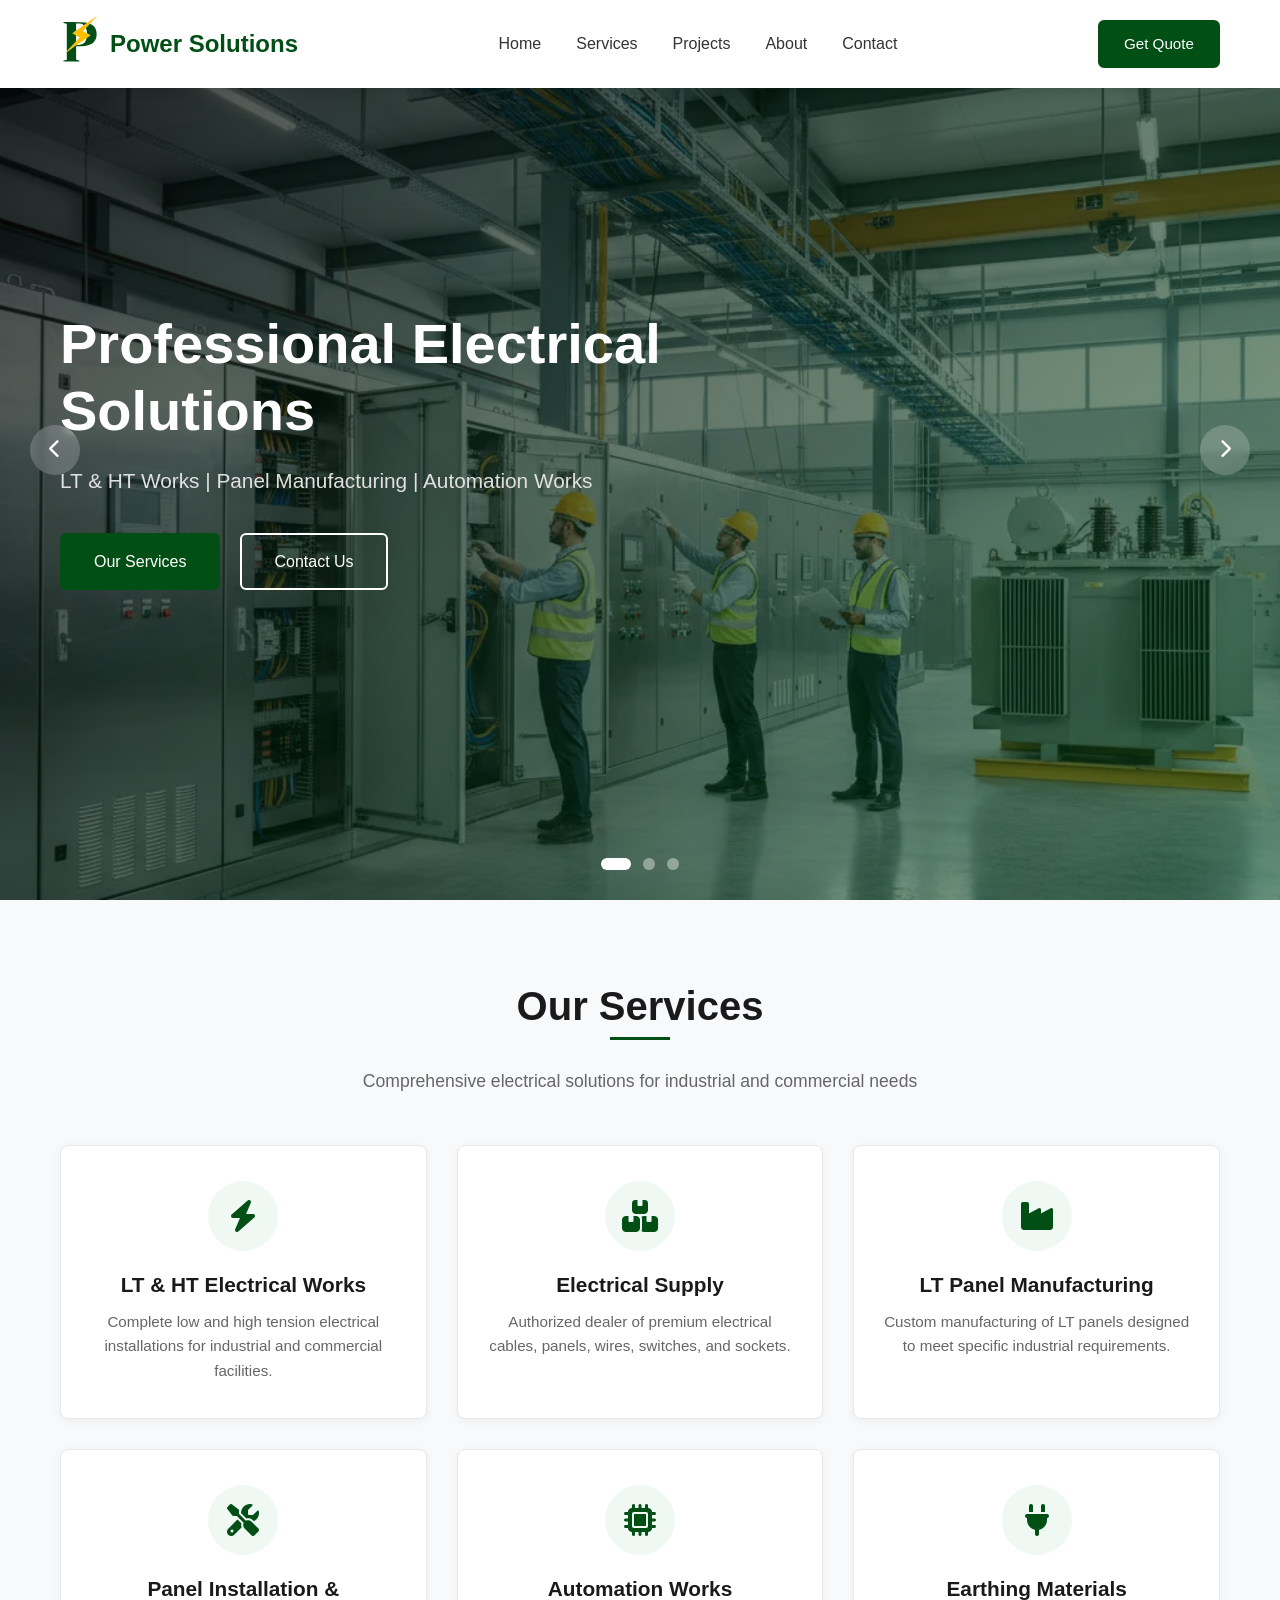
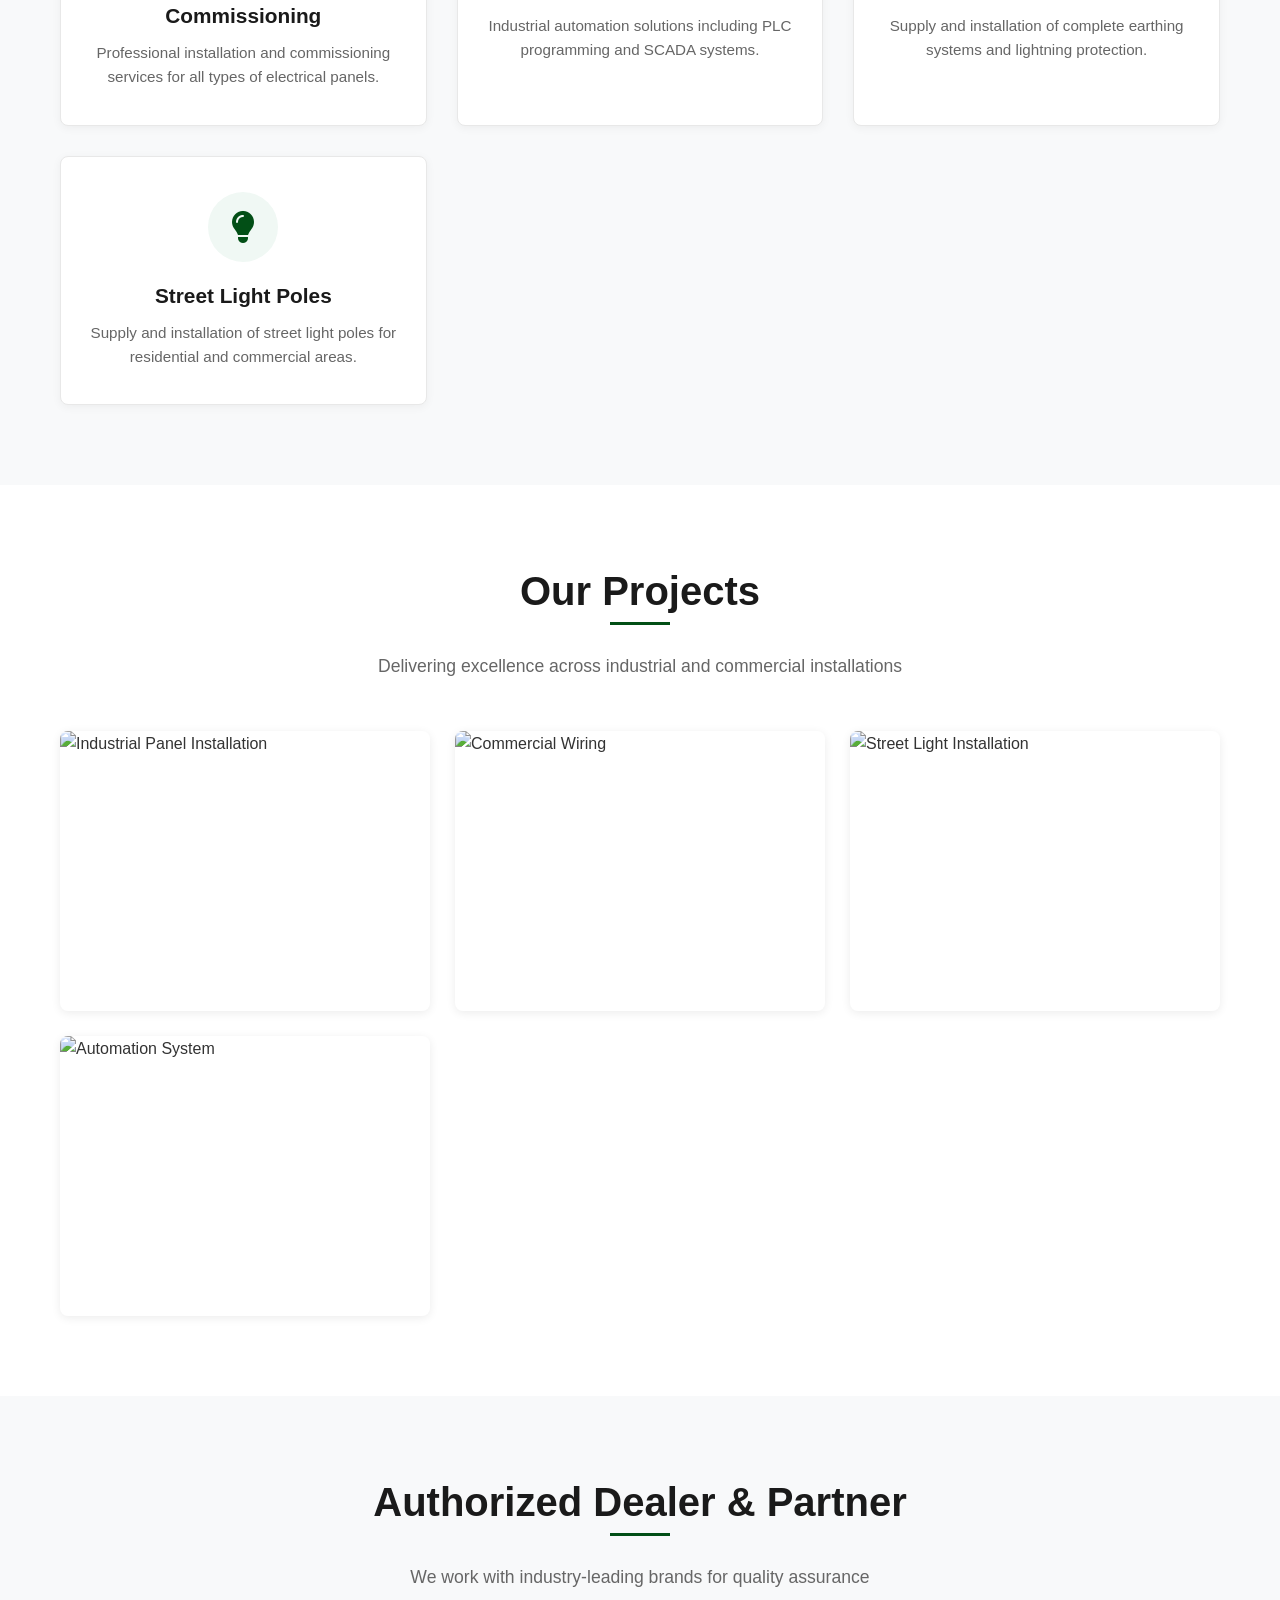
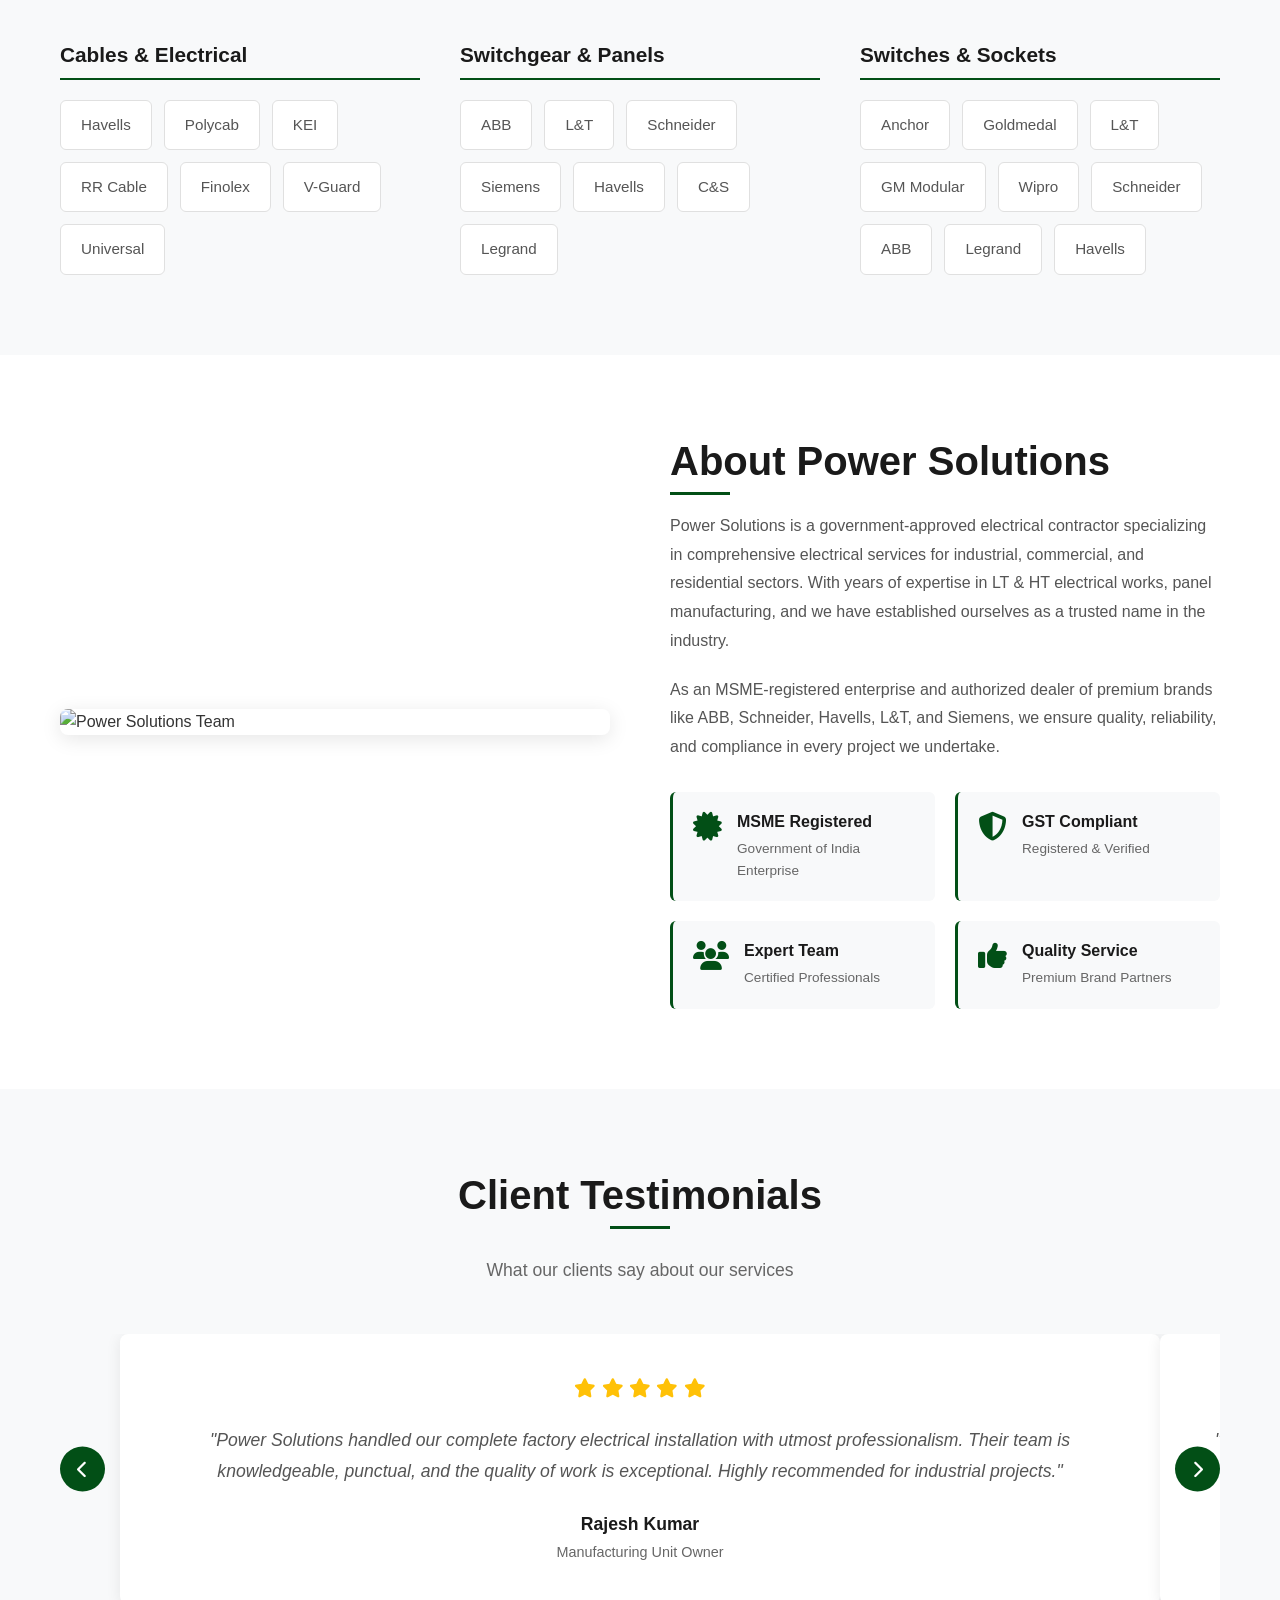
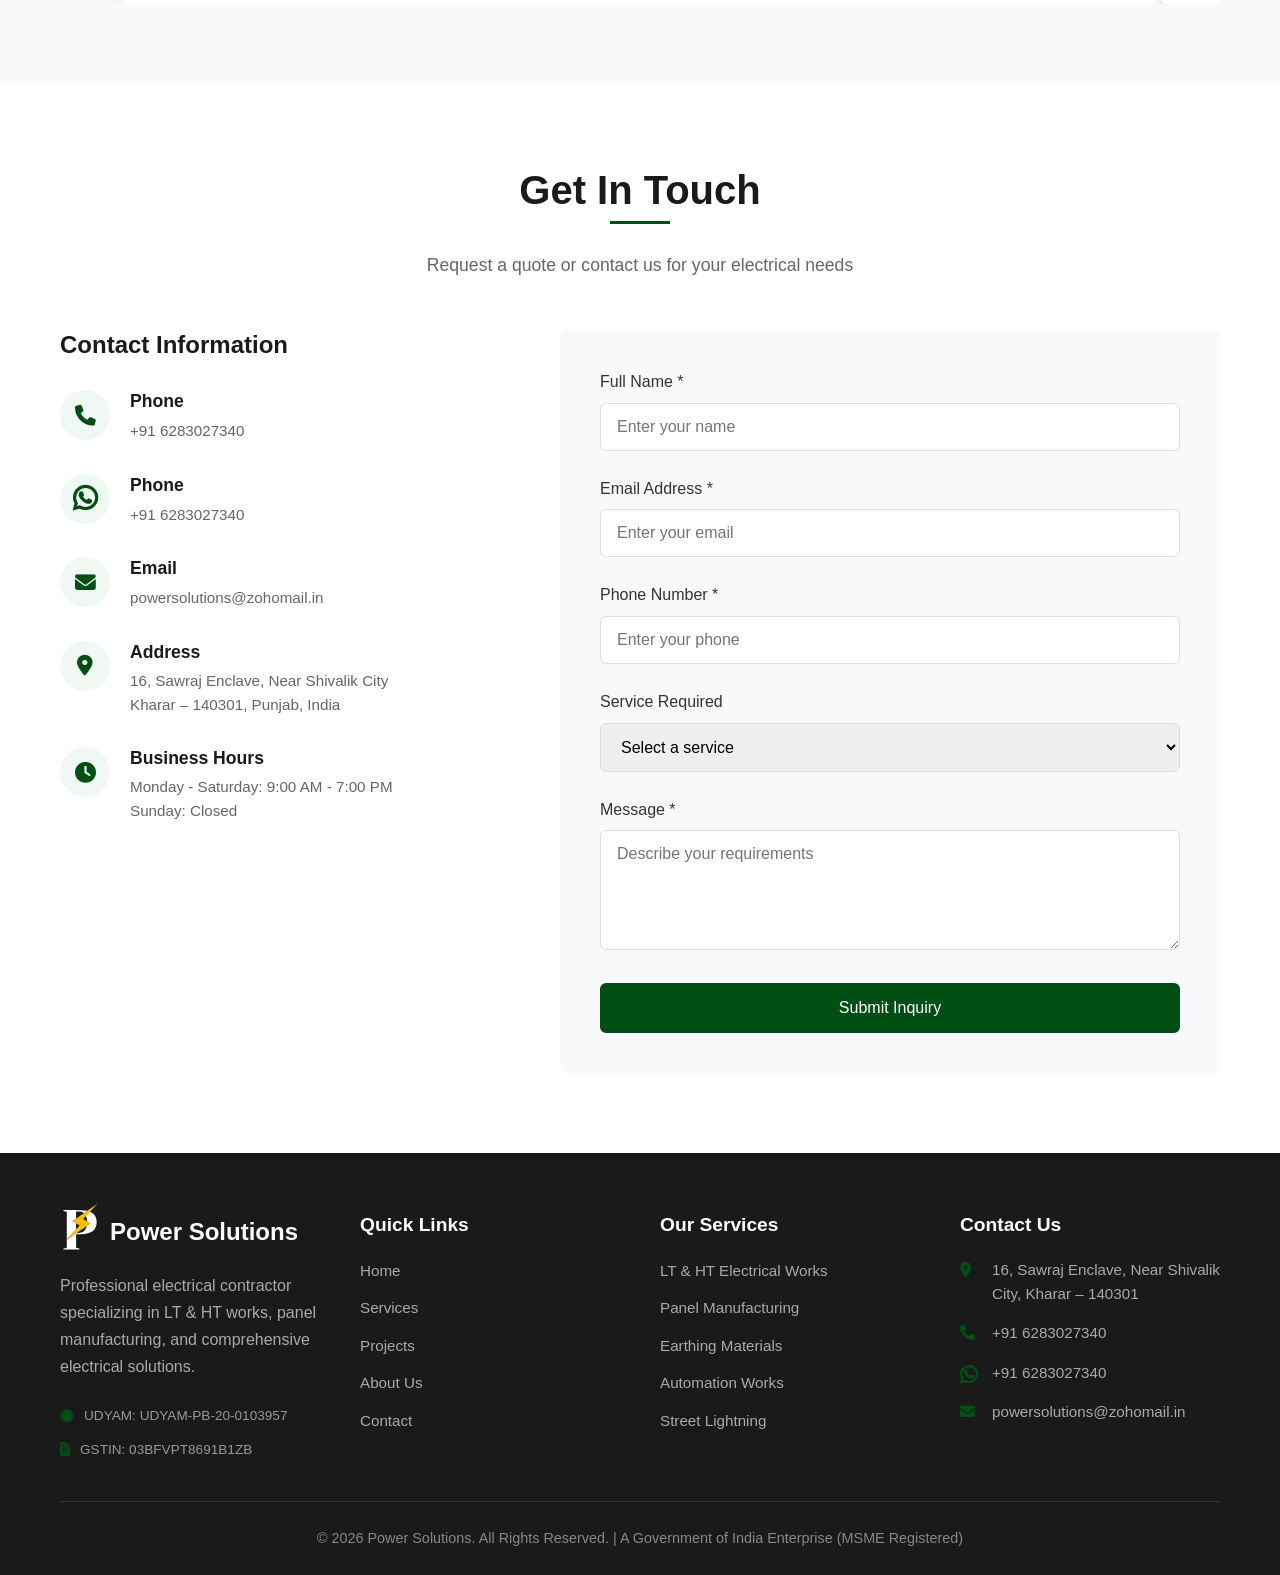
==== commit c8e185ff: ""changes"" ====
--- a/index.html
+++ b/index.html
@@ -4,10 +4,8 @@
 <head>
     <meta charset="UTF-8">
     <meta name="viewport" content="width=device-width, initial-scale=1.0">
-    <meta name="description"
-        content="Power Solutions - Professional LT & HT Electrical Works, Panel Manufacturing, Transformer Services, and Electrical Supply in Kharar, Punjab">
-    <meta name="keywords"
-        content="electrical works, LT panel, HT panel, transformer service, electrical cables, Kharar electrician">
+    <meta name="description" content="Power Solutions - Professional LT & HT Electrical Works, Panel Manufacturing, and Electrical Supply in Kharar, Punjab">
+    <meta name="keywords" content="electrical works, LT panel, HT panel, electrical cables, Kharar electrician">
     <title>Power Solutions - Professional Electrical Services | Kharar, Punjab</title>
 
     <!-- Font Awesome Icons -->
@@ -32,7 +30,7 @@
             <div class="header-content">
                 <!-- Logo -->
                 <div class="logo">
-                    <i class="fas fa-bolt"></i>
+                    <a href="index.html"><img src="assets/imgs/logo.svg" alt="Power Solutions" id="header-logo"></a>
                     <span>Power Solutions</span>
                 </div>
 
@@ -69,12 +67,12 @@
             <div class="hero-slide active">
                 <div class="hero-overlay"></div>
                 <div class="hero-image"
-                    style="background-image: url('https://images.unsplash.com/photo-1621905251189-08b45d6a269e?w=1600')">
+                    style="background-image: url('assets/imgs/banners/banner-1.webp')">
                 </div>
                 <div class="container">
                     <div class="hero-content">
                         <h1 class="hero-title">Professional Electrical Solutions</h1>
-                        <p class="hero-subtitle">LT & HT Works | Panel Manufacturing | Transformer Services</p>
+                        <p class="hero-subtitle">LT & HT Works | Panel Manufacturing | Automation Works</p>
                         <div class="hero-buttons">
                             <a href="#services" class="btn btn-primary">Our Services</a>
                             <a href="#contact" class="btn btn-secondary">Contact Us</a>
@@ -87,7 +85,7 @@
             <div class="hero-slide">
                 <div class="hero-overlay"></div>
                 <div class="hero-image"
-                    style="background-image: url('https://images.unsplash.com/photo-1581094794329-c8112a89af12?w=1600')">
+                    style="background-image: url('assets/imgs/banners/banner-2.webp')">
                 </div>
                 <div class="container">
                     <div class="hero-content">
@@ -105,7 +103,7 @@
             <div class="hero-slide">
                 <div class="hero-overlay"></div>
                 <div class="hero-image"
-                    style="background-image: url('https://images.unsplash.com/photo-1473341304170-971dccb5ac1e?w=1600')">
+                    style="background-image: url('assets/imgs/banners/banner-3.webp')">
                 </div>
                 <div class="container">
                     <div class="hero-content">
@@ -205,20 +203,6 @@
                     </div>
                 </div>
 
-                <!-- Project 2 -->
-                <div class="project-card">
-                    <div class="project-image">
-                        <img src="https://images.unsplash.com/photo-1581094794329-c8112a89af12?w=600"
-                            alt="HT Transformer Service">
-                        <div class="project-overlay">
-                            <div class="project-info">
-                                <h3>HT Transformer Service</h3>
-                                <p>Maintenance and repair of 1000 KVA transformer</p>
-                            </div>
-                        </div>
-                    </div>
-                </div>
-
                 <!-- Project 3 -->
                 <div class="project-card">
                     <div class="project-image">
@@ -242,19 +226,6 @@
                             <div class="project-info">
                                 <h3>Street Light Installation</h3>
                                 <p>LED street light poles for residential colony</p>
-                            </div>
-                        </div>
-                    </div>
-                </div>
-
-                <!-- Project 5 -->
-                <div class="project-card">
-                    <div class="project-image">
-                        <img src="https://images.unsplash.com/photo-1581092918056-0c4c3acd3789?w=600" alt="ACB Service">
-                        <div class="project-overlay">
-                            <div class="project-info">
-                                <h3>ACB & VCB Service</h3>
-                                <p>Annual maintenance contract for industrial unit</p>
                             </div>
                         </div>
                     </div>
@@ -350,7 +321,7 @@
                     <p class="about-description">
                         Power Solutions is a government-approved electrical contractor specializing in comprehensive
                         electrical services for industrial, commercial, and residential sectors. With years of expertise
-                        in LT & HT electrical works, panel manufacturing, and transformer services, we have established
+                        in LT & HT electrical works, panel manufacturing, and we have established
                         ourselves as a trusted name in the industry.
                     </p>
                     <p class="about-description">
@@ -437,7 +408,7 @@
                             <i class="fas fa-star"></i>
                         </div>
                         <p class="testimonial-text">
-                            "We've been using Power Solutions for our transformer maintenance for the past 3 years.
+                            "We've been using Power Solutions for our LT & HT maintenance for the past 3 years.
                             Their service is reliable, and they use genuine parts from authorized brands. Very satisfied
                             with their work."
                         </p>
@@ -503,6 +474,14 @@
                     </div>
 
                     <div class="contact-item">
+                        <i class="fab fa-whatsapp cstmWPfab"></i>
+                        <div>
+                            <h4>Phone</h4>
+                            <a href="https://wa.me/916283027340" target="_blank">+91 6283027340</a>
+                        </div>
+                    </div>
+
+                    <div class="contact-item">
                         <i class="fas fa-envelope"></i>
                         <div>
                             <h4>Email</h4>
@@ -551,7 +530,6 @@
                                 <option value="">Select a service</option>
                                 <option value="lt-ht">LT & HT Electrical Works</option>
                                 <option value="panel">Panel Manufacturing</option>
-                                <option value="transformer">Transformer Service</option>
                                 <option value="automation">Automation Works</option>
                                 <option value="supply">Electrical Supply</option>
                                 <option value="other">Other</option>
@@ -580,7 +558,7 @@
                 <!-- Company Info -->
                 <div class="footer-column">
                     <div class="footer-logo">
-                        <i class="fas fa-bolt"></i>
+                        <a href="index.html"><img src="assets/imgs/footer-logo.svg" alt="Power Solutions" id="footer-logo"></a>
                         <span>Power Solutions</span>
                     </div>
                     <p class="footer-description">
@@ -617,9 +595,9 @@
                     <ul class="footer-links">
                         <li><a href="#services">LT & HT Electrical Works</a></li>
                         <li><a href="#services">Panel Manufacturing</a></li>
-                        <li><a href="#services">Transformer Services</a></li>
+                        <li><a href="#services">Earthing Materials</a></li>
                         <li><a href="#services">Automation Works</a></li>
-                        <li><a href="#services">ACB & VCB Service</a></li>
+                        <li><a href="#services">Street Lightning</a></li>
                     </ul>
                 </div>
 
@@ -636,6 +614,13 @@
                             <a href="tel:6283027340">+91 6283027340</a>
                         </li>
                         <li>
+                            <i class="fab fa-whatsapp cstmWPfa"></i>
+                            <a href="https://wa.me/916283027340" target="_blank">
+                                +91 6283027340
+                            </a>
+                        </li>
+
+                        <li>
                             <i class="fas fa-envelope"></i>
                             <a href="mailto:powersolutions@zohomail.in">powersolutions@zohomail.in</a>
                         </li>
@@ -645,7 +630,7 @@
 
             <!-- Footer Bottom -->
             <div class="footer-bottom">
-                <p>&copy; 2024 Power Solutions. All Rights Reserved. | A Government of India Enterprise (MSME
+                <p>&copy; 2026 Power Solutions. All Rights Reserved. | A Government of India Enterprise (MSME
                     Registered)</p>
             </div>
         </div>
--- a/assets/css/style.css
+++ b/assets/css/style.css
@@ -1,1241 +1,1260 @@
-        /* ========================================
+/* ========================================
    RESET & BASE STYLES
 ========================================= */
-        * {
-            margin: 0;
-            padding: 0;
-            box-sizing: border-box;
-        }
-
-        html {
-            scroll-behavior: smooth;
-            font-size: 16px;
-        }
-
-        body {
-            font-family: 'Inter', -apple-system, BlinkMacSystemFont, 'Segoe UI', Roboto, 'Helvetica Neue', Arial, sans-serif;
-            line-height: 1.6;
-            color: #333;
-            background-color: #fff;
-            overflow-x: hidden;
-        }
-
-        /* Typography */
-        h1,
-        h2,
-        h3,
-        h4,
-        h5,
-        h6 {
-            font-weight: 600;
-            line-height: 1.3;
-            color: #1a1a1a;
-        }
-
-        a {
-            text-decoration: none;
-            color: inherit;
-            transition: color 0.3s ease;
-        }
-
-        img {
-            max-width: 100%;
-            height: auto;
-            display: block;
-        }
-
-        ul {
-            list-style: none;
-        }
-
-        button {
-            border: none;
-            background: none;
-            cursor: pointer;
-            font-family: inherit;
-        }
-
-        /* Container */
-        .container {
-            max-width: 1200px;
-            margin: 0 auto;
-            padding: 0 20px;
-        }
-
-        /* Section Spacing */
-        section {
-            padding: 80px 0;
-        }
-
-        /* Section Header */
-        .section-header {
-            text-align: center;
-            margin-bottom: 50px;
-        }
-
-        .section-title {
-            font-size: 2.5rem;
-            margin-bottom: 15px;
-            color: #1a1a1a;
-            position: relative;
-            display: inline-block;
-        }
-
-        .section-title::after {
-            content: '';
-            position: absolute;
-            bottom: -8px;
-            left: 50%;
-            transform: translateX(-50%);
-            width: 60px;
-            height: 3px;
-            background-color: #024f16;
-        }
-
-        .section-subtitle {
-            font-size: 1.1rem;
-            color: #666;
-            max-width: 600px;
-            margin: 20px auto 0;
-        }
-
-        /* Buttons */
-        .btn {
-            display: inline-block;
-            padding: 14px 32px;
-            font-size: 1rem;
-            font-weight: 500;
-            text-align: center;
-            border-radius: 6px;
-            transition: all 0.3s ease;
-            border: 2px solid transparent;
-        }
-
-        .btn-primary {
-            background-color: #024f16;
-            color: #fff;
-            border-color: #024f16;
-        }
-
-        .btn-primary:hover {
-            background-color: #036020;
-            border-color: #036020;
-            transform: translateY(-2px);
-            box-shadow: 0 4px 12px rgba(2, 79, 22, 0.3);
-        }
-
-        .btn-secondary {
-            background-color: transparent;
-            color: #fff;
-            border-color: #fff;
-        }
-
-        .btn-secondary:hover {
-            background-color: #fff;
-            color: #024f16;
-        }
-
-        .btn-block {
-            width: 100%;
-        }
-
-        /* ========================================
+* {
+    margin: 0;
+    padding: 0;
+    box-sizing: border-box;
+}
+
+html {
+    scroll-behavior: smooth;
+    font-size: 16px;
+}
+
+body {
+    font-family: 'Inter', -apple-system, BlinkMacSystemFont, 'Segoe UI', Roboto, 'Helvetica Neue', Arial, sans-serif;
+    line-height: 1.6;
+    color: #333;
+    background-color: #fff;
+    overflow-x: hidden;
+}
+
+/* Typography */
+h1,
+h2,
+h3,
+h4,
+h5,
+h6 {
+    font-weight: 600;
+    line-height: 1.3;
+    color: #1a1a1a;
+}
+
+a {
+    text-decoration: none;
+    color: inherit;
+    transition: color 0.3s ease;
+}
+
+img {
+    max-width: 100%;
+    height: auto;
+    display: block;
+}
+
+ul {
+    list-style: none;
+}
+
+button {
+    border: none;
+    background: none;
+    cursor: pointer;
+    font-family: inherit;
+}
+
+/* Container */
+.container {
+    max-width: 1200px;
+    margin: 0 auto;
+    padding: 0 20px;
+}
+
+/* Section Spacing */
+section {
+    padding: 80px 0;
+}
+
+/* Section Header */
+.section-header {
+    text-align: center;
+    margin-bottom: 50px;
+}
+
+.section-title {
+    font-size: 2.5rem;
+    margin-bottom: 15px;
+    color: #1a1a1a;
+    position: relative;
+    display: inline-block;
+}
+
+.section-title::after {
+    content: '';
+    position: absolute;
+    bottom: -8px;
+    left: 50%;
+    transform: translateX(-50%);
+    width: 60px;
+    height: 3px;
+    background-color: #024f16;
+}
+
+.section-subtitle {
+    font-size: 1.1rem;
+    color: #666;
+    max-width: 600px;
+    margin: 20px auto 0;
+}
+
+/* Buttons */
+.btn {
+    display: inline-block;
+    padding: 14px 32px;
+    font-size: 1rem;
+    font-weight: 500;
+    text-align: center;
+    border-radius: 6px;
+    transition: all 0.3s ease;
+    border: 2px solid transparent;
+}
+
+.btn-primary {
+    background-color: #024f16;
+    color: #fff;
+    border-color: #024f16;
+}
+
+.btn-primary:hover {
+    background-color: #036020;
+    border-color: #036020;
+    transform: translateY(-2px);
+    box-shadow: 0 4px 12px rgba(2, 79, 22, 0.3);
+}
+
+.btn-secondary {
+    background-color: transparent;
+    color: #fff;
+    border-color: #fff;
+}
+
+.btn-secondary:hover {
+    background-color: #fff;
+    color: #024f16;
+}
+
+.btn-block {
+    width: 100%;
+}
+
+/* ========================================
    HEADER / NAVIGATION
 ========================================= */
-        .header {
-            position: fixed;
-            top: 0;
-            left: 0;
-            width: 100%;
-            background-color: #fff;
-            box-shadow: 0 2px 10px rgba(0, 0, 0, 0.1);
-            z-index: 1000;
-            transition: all 0.3s ease;
-        }
-
-        .header-content {
-            display: flex;
-            align-items: center;
-            justify-content: space-between;
-            padding: 20px 0;
-        }
-
-        /* Logo */
-        .logo {
-            display: flex;
-            align-items: center;
-            gap: 10px;
-            font-size: 1.5rem;
-            font-weight: 700;
-            color: #024f16;
-        }
-
-        .logo i {
-            font-size: 1.8rem;
-        }
-
-        /* Navigation */
-        .nav-list {
-            display: flex;
-            align-items: center;
-            gap: 35px;
-        }
-
-        .nav-link {
-            font-size: 1rem;
-            font-weight: 500;
-            color: #333;
-            position: relative;
-            transition: color 0.3s ease;
-        }
-
-        .nav-link::after {
-            content: '';
-            position: absolute;
-            bottom: -5px;
-            left: 0;
-            width: 0;
-            height: 2px;
-            background-color: #024f16;
-            transition: width 0.3s ease;
-        }
-
-        .nav-link:hover {
-            color: #024f16;
-        }
-
-        .nav-link:hover::after {
-            width: 100%;
-        }
-
-        /* Header CTA */
-        .header-cta {
-            padding: 10px 24px;
-            font-size: 0.95rem;
-        }
-
-        /* Mobile Menu Toggle */
-        .nav-toggle {
-            display: none;
-            flex-direction: column;
-            gap: 5px;
-            cursor: pointer;
-            z-index: 1001;
-        }
-
-        .nav-toggle span {
-            width: 25px;
-            height: 3px;
-            background-color: #024f16;
-            transition: all 0.3s ease;
-        }
-
-        /* Mobile Menu Active State */
-        .nav-toggle.active span:nth-child(1) {
-            transform: rotate(45deg) translate(7px, 7px);
-        }
-
-        .nav-toggle.active span:nth-child(2) {
-            opacity: 0;
-        }
-
-        .nav-toggle.active span:nth-child(3) {
-            transform: rotate(-45deg) translate(7px, -7px);
-        }
-
-        /* ========================================
+.header {
+    position: fixed;
+    top: 0;
+    left: 0;
+    width: 100%;
+    background-color: #fff;
+    box-shadow: 0 2px 10px rgba(0, 0, 0, 0.1);
+    z-index: 1000;
+    transition: all 0.3s ease;
+}
+
+.header-content {
+    display: flex;
+    align-items: center;
+    justify-content: space-between;
+    padding: 20px 0;
+}
+
+/* Logo */
+.logo {
+    display: flex;
+    align-items: center;
+    gap: 10px;
+    font-size: 1.5rem;
+    font-weight: 700;
+    color: #024f16;
+}
+
+.logo i {
+    font-size: 1.8rem;
+}
+
+/* Navigation */
+.nav-list {
+    display: flex;
+    align-items: center;
+    gap: 35px;
+}
+
+.nav-link {
+    font-size: 1rem;
+    font-weight: 500;
+    color: #333;
+    position: relative;
+    transition: color 0.3s ease;
+}
+
+.nav-link::after {
+    content: '';
+    position: absolute;
+    bottom: -5px;
+    left: 0;
+    width: 0;
+    height: 2px;
+    background-color: #024f16;
+    transition: width 0.3s ease;
+}
+
+.nav-link:hover {
+    color: #024f16;
+}
+
+.nav-link:hover::after {
+    width: 100%;
+}
+
+/* Header CTA */
+.header-cta {
+    padding: 10px 24px;
+    font-size: 0.95rem;
+}
+
+/* Mobile Menu Toggle */
+.nav-toggle {
+    display: none;
+    flex-direction: column;
+    gap: 5px;
+    cursor: pointer;
+    z-index: 1001;
+}
+
+.nav-toggle span {
+    width: 25px;
+    height: 3px;
+    background-color: #024f16;
+    transition: all 0.3s ease;
+}
+
+/* Mobile Menu Active State */
+.nav-toggle.active span:nth-child(1) {
+    transform: rotate(45deg) translate(7px, 7px);
+}
+
+.nav-toggle.active span:nth-child(2) {
+    opacity: 0;
+}
+
+.nav-toggle.active span:nth-child(3) {
+    transform: rotate(-45deg) translate(7px, -7px);
+}
+
+/* ========================================
    HERO SECTION
 ========================================= */
-        .hero {
-            position: relative;
-            height: 100vh;
-            min-height: 600px;
-            overflow: hidden;
-        }
-
-        .hero-slider {
-            position: relative;
-            width: 100%;
-            height: 100%;
-        }
-
-        .hero-slide {
-            position: absolute;
-            top: 0;
-            left: 0;
-            width: 100%;
-            height: 100%;
-            opacity: 0;
-            visibility: hidden;
-            transition: opacity 1s ease, visibility 1s ease;
-        }
-
-        .hero-slide.active {
-            opacity: 1;
-            visibility: visible;
-        }
-
-        .hero-image {
-            position: absolute;
-            top: 0;
-            left: 0;
-            width: 100%;
-            height: 100%;
-            background-size: cover;
-            background-position: center;
-        }
-
-        .hero-overlay {
-            position: absolute;
-            top: 0;
-            left: 0;
-            width: 100%;
-            height: 100%;
-            background: linear-gradient(135deg, rgba(0, 0, 0, 0.7) 0%, rgba(2, 79, 22, 0.5) 100%);
-            z-index: 1;
-        }
-
-        .hero-content {
-            position: relative;
-            z-index: 2;
-            height: 100vh;
-            min-height: 600px;
-            display: flex;
-            flex-direction: column;
-            justify-content: center;
-            align-items: flex-start;
-            color: #fff;
-            max-width: 700px;
-        }
-
-        .hero-title {
-            color: #fff;
-            font-size: 3.5rem;
-            font-weight: 700;
-            margin-bottom: 20px;
-            line-height: 1.2;
-        }
-
-        .hero-subtitle {
-            font-size: 1.3rem;
-            margin-bottom: 35px;
-            color: #e0e0e0;
-        }
-
-        .hero-buttons {
-            display: flex;
-            gap: 20px;
-        }
-
-        /* Hero Controls */
-        .hero-control {
-            position: absolute;
-            top: 50%;
-            transform: translateY(-50%);
-            z-index: 3;
-            background-color: rgba(255, 255, 255, 0.2);
-            color: #fff;
-            width: 50px;
-            height: 50px;
-            border-radius: 50%;
-            display: flex;
-            align-items: center;
-            justify-content: center;
-            font-size: 1.2rem;
-            cursor: pointer;
-            transition: all 0.3s ease;
-            backdrop-filter: blur(4px);
-        }
-
-        .hero-control:hover {
-            background-color: rgba(255, 255, 255, 0.3);
-        }
-
-        .hero-control.prev {
-            left: 30px;
-        }
-
-        .hero-control.next {
-            right: 30px;
-        }
-
-        /* Hero Indicators */
-        .hero-indicators {
-            position: absolute;
-            bottom: 30px;
-            left: 50%;
-            transform: translateX(-50%);
-            z-index: 3;
-            display: flex;
-            gap: 12px;
-        }
-
-        .indicator {
-            width: 12px;
-            height: 12px;
-            border-radius: 50%;
-            background-color: rgba(255, 255, 255, 0.4);
-            cursor: pointer;
-            transition: all 0.3s ease;
-        }
-
-        .indicator.active {
-            background-color: #fff;
-            width: 30px;
-            border-radius: 6px;
-        }
-
-        /* ========================================
+.hero {
+    position: relative;
+    height: 100vh;
+    min-height: 600px;
+    overflow: hidden;
+    padding: 0;
+}
+
+.hero-slider {
+    position: relative;
+    width: 100%;
+    height: 100%;
+}
+
+.hero-slide {
+    position: absolute;
+    top: 0;
+    left: 0;
+    width: 100%;
+    height: 100%;
+    opacity: 0;
+    visibility: hidden;
+    transition: opacity 1s ease, visibility 1s ease;
+}
+
+.hero-slide.active {
+    opacity: 1;
+    visibility: visible;
+}
+
+.hero-image {
+    position: absolute;
+    top: 0;
+    left: 0;
+    width: 100%;
+    height: 100%;
+    background-size: cover;
+    background-position: center;
+}
+
+.hero-overlay {
+    position: absolute;
+    top: 0;
+    left: 0;
+    width: 100%;
+    height: 100%;
+    background: linear-gradient(135deg, rgba(0, 0, 0, 0.7) 0%, rgba(2, 79, 22, 0.5) 100%);
+    z-index: 1;
+}
+
+.hero-content {
+    position: relative;
+    z-index: 2;
+    height: 100vh;
+    min-height: 600px;
+    display: flex;
+    flex-direction: column;
+    justify-content: center;
+    align-items: flex-start;
+    color: #fff;
+    max-width: 700px;
+}
+
+.hero-title {
+    color: #fff;
+    font-size: 3.5rem;
+    font-weight: 700;
+    margin-bottom: 20px;
+    line-height: 1.2;
+}
+
+.hero-subtitle {
+    font-size: 1.3rem;
+    margin-bottom: 35px;
+    color: #e0e0e0;
+}
+
+.hero-buttons {
+    display: flex;
+    gap: 20px;
+}
+
+/* Hero Controls */
+.hero-control {
+    position: absolute;
+    top: 50%;
+    transform: translateY(-50%);
+    z-index: 3;
+    background-color: rgba(255, 255, 255, 0.2);
+    color: #fff;
+    width: 50px;
+    height: 50px;
+    border-radius: 50%;
+    display: flex;
+    align-items: center;
+    justify-content: center;
+    font-size: 1.2rem;
+    cursor: pointer;
+    transition: all 0.3s ease;
+    backdrop-filter: blur(4px);
+}
+
+.hero-control:hover {
+    background-color: rgba(255, 255, 255, 0.3);
+}
+
+.hero-control.prev {
+    left: 30px;
+}
+
+.hero-control.next {
+    right: 30px;
+}
+
+/* Hero Indicators */
+.hero-indicators {
+    position: absolute;
+    bottom: 30px;
+    left: 50%;
+    transform: translateX(-50%);
+    z-index: 3;
+    display: flex;
+    gap: 12px;
+}
+
+.indicator {
+    width: 12px;
+    height: 12px;
+    border-radius: 50%;
+    background-color: rgba(255, 255, 255, 0.4);
+    cursor: pointer;
+    transition: all 0.3s ease;
+}
+
+.indicator.active {
+    background-color: #fff;
+    width: 30px;
+    border-radius: 6px;
+}
+
+/* ========================================
    SERVICES SECTION
 ========================================= */
-        .services {
-            background-color: #f8f9fa;
-        }
-
-        .services-grid {
-            display: grid;
-            grid-template-columns: repeat(auto-fit, minmax(320px, 1fr));
-            gap: 30px;
-        }
-
-        .service-card {
-            background-color: #fff;
-            border-radius: 8px;
-            padding: 35px 25px;
-            text-align: center;
-            box-shadow: 0 2px 10px rgba(0, 0, 0, 0.05);
-            transition: all 0.3s ease;
-            cursor: pointer;
-            border: 1px solid #e8e8e8;
-        }
-
-        .service-card:hover {
-            transform: translateY(-5px);
-            box-shadow: 0 8px 20px rgba(0, 0, 0, 0.1);
-            border-color: #024f16;
-        }
-
-        .service-icon {
-            width: 70px;
-            height: 70px;
-            margin: 0 auto 20px;
-            display: flex;
-            align-items: center;
-            justify-content: center;
-            background-color: #f0f8f4;
-            border-radius: 50%;
-            color: #024f16;
-            font-size: 2rem;
-            transition: all 0.3s ease;
-        }
-
-        .service-card:hover .service-icon {
-            background-color: #024f16;
-            color: #fff;
-        }
-
-        .service-title {
-            font-size: 1.3rem;
-            margin-bottom: 12px;
-            color: #1a1a1a;
-        }
-
-        .service-description {
-            color: #666;
-            font-size: 0.95rem;
-            line-height: 1.6;
-        }
-
-        /* ========================================
+.services {
+    background-color: #f8f9fa;
+}
+
+.services-grid {
+    display: grid;
+    grid-template-columns: repeat(auto-fit, minmax(320px, 1fr));
+    gap: 30px;
+}
+
+.service-card {
+    background-color: #fff;
+    border-radius: 8px;
+    padding: 35px 25px;
+    text-align: center;
+    box-shadow: 0 2px 10px rgba(0, 0, 0, 0.05);
+    transition: all 0.3s ease;
+    cursor: pointer;
+    border: 1px solid #e8e8e8;
+}
+
+.service-card:hover {
+    transform: translateY(-5px);
+    box-shadow: 0 8px 20px rgba(0, 0, 0, 0.1);
+    border-color: #024f16;
+}
+
+.service-icon {
+    width: 70px;
+    height: 70px;
+    margin: 0 auto 20px;
+    display: flex;
+    align-items: center;
+    justify-content: center;
+    background-color: #f0f8f4;
+    border-radius: 50%;
+    color: #024f16;
+    font-size: 2rem;
+    transition: all 0.3s ease;
+}
+
+.service-card:hover .service-icon {
+    background-color: #024f16;
+    color: #fff;
+}
+
+.service-title {
+    font-size: 1.3rem;
+    margin-bottom: 12px;
+    color: #1a1a1a;
+}
+
+.service-description {
+    color: #666;
+    font-size: 0.95rem;
+    line-height: 1.6;
+}
+
+/* ========================================
    SERVICE MODAL
 ========================================= */
-        .modal {
-            position: fixed;
-            top: 0;
-            left: 0;
-            width: 100%;
-            height: 100%;
-            z-index: 2000;
-            display: none;
-            align-items: center;
-            justify-content: center;
-            padding: 20px;
-        }
-
-        .modal.active {
-            display: flex;
-        }
-
-        .modal-overlay {
-            position: absolute;
-            top: 0;
-            left: 0;
-            width: 100%;
-            height: 100%;
-            background-color: rgba(0, 0, 0, 0.7);
-            backdrop-filter: blur(3px);
-        }
-
-        .modal-content {
-            position: relative;
-            z-index: 2001;
-            background-color: #fff;
-            border-radius: 10px;
-            max-width: 600px;
-            width: 100%;
-            max-height: 90vh;
-            overflow-y: auto;
-        }
-
-        .modal-close {
-            position: absolute;
-            top: 15px;
-            right: 15px;
-            width: 35px;
-            height: 35px;
-            border-radius: 50%;
-            background-color: #f5f5f5;
-            color: #333;
-            display: flex;
-            align-items: center;
-            justify-content: center;
-            font-size: 1.2rem;
-            transition: all 0.3s ease;
-            z-index: 2002;
-        }
-
-        .modal-close:hover {
-            background-color: #024f16;
-            color: #fff;
-        }
-
-        .modal-body {
-            padding: 40px;
-        }
-
-        .modal-icon {
-            width: 80px;
-            height: 80px;
-            margin: 0 auto 25px;
-            display: flex;
-            align-items: center;
-            justify-content: center;
-            background-color: #f0f8f4;
-            border-radius: 50%;
-            color: #024f16;
-            font-size: 2.5rem;
-        }
-
-        .modal-title {
-            font-size: 1.8rem;
-            text-align: center;
-            margin-bottom: 15px;
-            color: #1a1a1a;
-        }
-
-        .modal-description {
-            text-align: center;
-            color: #666;
-            margin-bottom: 30px;
-            line-height: 1.7;
-        }
-
-        .modal-features h4 {
-            font-size: 1.2rem;
-            margin-bottom: 15px;
-            color: #1a1a1a;
-        }
-
-        .modal-list {
-            list-style: none;
-            padding-left: 0;
-        }
-
-        .modal-list li {
-            padding: 10px 0;
-            padding-left: 30px;
-            position: relative;
-            color: #555;
-            line-height: 1.6;
-        }
-
-        .modal-list li::before {
-            content: '✓';
-            position: absolute;
-            left: 0;
-            color: #024f16;
-            font-weight: 700;
-            font-size: 1.1rem;
-        }
-
-        .modal-footer {
-            margin-top: 30px;
-            text-align: center;
-        }
-
-        /* ========================================
+.modal {
+    position: fixed;
+    top: 0;
+    left: 0;
+    width: 100%;
+    height: 100%;
+    z-index: 2000;
+    display: none;
+    align-items: center;
+    justify-content: center;
+    padding: 20px;
+}
+
+.modal.active {
+    display: flex;
+}
+
+.modal-overlay {
+    position: absolute;
+    top: 0;
+    left: 0;
+    width: 100%;
+    height: 100%;
+    background-color: rgba(0, 0, 0, 0.7);
+    backdrop-filter: blur(3px);
+}
+
+.modal-content {
+    position: relative;
+    z-index: 2001;
+    background-color: #fff;
+    border-radius: 10px;
+    max-width: 600px;
+    width: 100%;
+    max-height: 90vh;
+    overflow-y: auto;
+}
+
+.modal-close {
+    position: absolute;
+    top: 15px;
+    right: 15px;
+    width: 35px;
+    height: 35px;
+    border-radius: 50%;
+    background-color: #f5f5f5;
+    color: #333;
+    display: flex;
+    align-items: center;
+    justify-content: center;
+    font-size: 1.2rem;
+    transition: all 0.3s ease;
+    z-index: 2002;
+}
+
+.modal-close:hover {
+    background-color: #024f16;
+    color: #fff;
+}
+
+.modal-body {
+    padding: 40px;
+}
+
+.modal-icon {
+    width: 80px;
+    height: 80px;
+    margin: 0 auto 25px;
+    display: flex;
+    align-items: center;
+    justify-content: center;
+    background-color: #f0f8f4;
+    border-radius: 50%;
+    color: #024f16;
+    font-size: 2.5rem;
+}
+
+.modal-title {
+    font-size: 1.8rem;
+    text-align: center;
+    margin-bottom: 15px;
+    color: #1a1a1a;
+}
+
+.modal-description {
+    text-align: center;
+    color: #666;
+    margin-bottom: 30px;
+    line-height: 1.7;
+}
+
+.modal-features h4 {
+    font-size: 1.2rem;
+    margin-bottom: 15px;
+    color: #1a1a1a;
+}
+
+.modal-list {
+    list-style: none;
+    padding-left: 0;
+}
+
+.modal-list li {
+    padding: 10px 0;
+    padding-left: 30px;
+    position: relative;
+    color: #555;
+    line-height: 1.6;
+}
+
+.modal-list li::before {
+    content: '✓';
+    position: absolute;
+    left: 0;
+    color: #024f16;
+    font-weight: 700;
+    font-size: 1.1rem;
+}
+
+.modal-footer {
+    margin-top: 30px;
+    text-align: center;
+}
+
+/* ========================================
    PROJECTS SECTION
 ========================================= */
-        .projects-grid {
-            display: grid;
-            grid-template-columns: repeat(auto-fit, minmax(350px, 1fr));
-            gap: 25px;
-        }
-
-        .project-card {
-            border-radius: 8px;
-            overflow: hidden;
-            box-shadow: 0 2px 10px rgba(0, 0, 0, 0.08);
-            transition: all 0.3s ease;
-        }
-
-        .project-card:hover {
-            transform: translateY(-5px);
-            box-shadow: 0 8px 20px rgba(0, 0, 0, 0.15);
-        }
-
-        .project-image {
-            position: relative;
-            overflow: hidden;
-            height: 280px;
-        }
-
-        .project-image img {
-            width: 100%;
-            height: 100%;
-            object-fit: cover;
-            transition: transform 0.5s ease;
-        }
-
-        .project-card:hover .project-image img {
-            transform: scale(1.1);
-        }
-
-        .project-overlay {
-            position: absolute;
-            top: 0;
-            left: 0;
-            width: 100%;
-            height: 100%;
-            background: linear-gradient(to top, rgba(2, 79, 22, 0.9) 0%, transparent 100%);
-            display: flex;
-            align-items: flex-end;
-            padding: 25px;
-            opacity: 0;
-            transition: opacity 0.3s ease;
-        }
-
-        .project-card:hover .project-overlay {
-            opacity: 1;
-        }
-
-        .project-info h3 {
-            color: #fff;
-            font-size: 1.3rem;
-            margin-bottom: 8px;
-        }
-
-        .project-info p {
-            color: #e0e0e0;
-            font-size: 0.9rem;
-        }
-
-        /* ========================================
+.projects-grid {
+    display: grid;
+    grid-template-columns: repeat(auto-fit, minmax(350px, 1fr));
+    gap: 25px;
+}
+
+.project-card {
+    border-radius: 8px;
+    overflow: hidden;
+    box-shadow: 0 2px 10px rgba(0, 0, 0, 0.08);
+    transition: all 0.3s ease;
+}
+
+.project-card:hover {
+    transform: translateY(-5px);
+    box-shadow: 0 8px 20px rgba(0, 0, 0, 0.15);
+}
+
+.project-image {
+    position: relative;
+    overflow: hidden;
+    height: 280px;
+}
+
+.project-image img {
+    width: 100%;
+    height: 100%;
+    object-fit: cover;
+    transition: transform 0.5s ease;
+}
+
+.project-card:hover .project-image img {
+    transform: scale(1.1);
+}
+
+.project-overlay {
+    position: absolute;
+    top: 0;
+    left: 0;
+    width: 100%;
+    height: 100%;
+    background: linear-gradient(to top, rgba(2, 79, 22, 0.9) 0%, transparent 100%);
+    display: flex;
+    align-items: flex-end;
+    padding: 25px;
+    opacity: 0;
+    transition: opacity 0.3s ease;
+}
+
+.project-card:hover .project-overlay {
+    opacity: 1;
+}
+
+.project-info h3 {
+    color: #fff;
+    font-size: 1.3rem;
+    margin-bottom: 8px;
+}
+
+.project-info p {
+    color: #e0e0e0;
+    font-size: 0.9rem;
+}
+
+/* ========================================
    BRANDS SECTION
 ========================================= */
-        .brands {
-            background-color: #f8f9fa;
-        }
-
-        .brands-content {
-            display: grid;
-            grid-template-columns: repeat(auto-fit, minmax(300px, 1fr));
-            gap: 40px;
-        }
-
-        .brand-category-title {
-            font-size: 1.3rem;
-            margin-bottom: 20px;
-            color: #1a1a1a;
-            padding-bottom: 10px;
-            border-bottom: 2px solid #024f16;
-        }
-
-        .brand-list {
-            display: flex;
-            flex-wrap: wrap;
-            gap: 12px;
-        }
-
-        .brand-item {
-            background-color: #fff;
-            padding: 12px 20px;
-            border-radius: 6px;
-            font-size: 0.95rem;
-            font-weight: 500;
-            color: #555;
-            border: 1px solid #e0e0e0;
-            transition: all 0.3s ease;
-        }
-
-        .brand-item:hover {
-            border-color: #024f16;
-            color: #024f16;
-            transform: translateY(-2px);
-            box-shadow: 0 3px 10px rgba(2, 79, 22, 0.1);
-        }
-
-        /* ========================================
+.brands {
+    background-color: #f8f9fa;
+}
+
+.brands-content {
+    display: grid;
+    grid-template-columns: repeat(auto-fit, minmax(300px, 1fr));
+    gap: 40px;
+}
+
+.brand-category-title {
+    font-size: 1.3rem;
+    margin-bottom: 20px;
+    color: #1a1a1a;
+    padding-bottom: 10px;
+    border-bottom: 2px solid #024f16;
+}
+
+.brand-list {
+    display: flex;
+    flex-wrap: wrap;
+    gap: 12px;
+}
+
+.brand-item {
+    background-color: #fff;
+    padding: 12px 20px;
+    border-radius: 6px;
+    font-size: 0.95rem;
+    font-weight: 500;
+    color: #555;
+    border: 1px solid #e0e0e0;
+    transition: all 0.3s ease;
+}
+
+.brand-item:hover {
+    border-color: #024f16;
+    color: #024f16;
+    transform: translateY(-2px);
+    box-shadow: 0 3px 10px rgba(2, 79, 22, 0.1);
+}
+
+/* ========================================
    ABOUT SECTION
 ========================================= */
-        .about-content {
-            display: grid;
-            grid-template-columns: 1fr 1fr;
-            gap: 60px;
-            align-items: center;
-        }
-
-        .about-image {
-            border-radius: 8px;
-            overflow: hidden;
-            box-shadow: 0 4px 20px rgba(0, 0, 0, 0.1);
-        }
-
-        .about-image img {
-            width: 100%;
-            height: auto;
-        }
-
-        .about-text .section-title {
-            text-align: left;
-            margin-bottom: 25px;
-        }
-
-        .about-text .section-title::after {
-            left: 0;
-            transform: none;
-        }
-
-        .about-description {
-            color: #555;
-            margin-bottom: 20px;
-            line-height: 1.8;
-        }
-
-        .about-features {
-            display: grid;
-            grid-template-columns: repeat(2, 1fr);
-            gap: 20px;
-            margin-top: 30px;
-        }
-
-        .about-feature {
-            display: flex;
-            gap: 15px;
-            padding: 20px;
-            background-color: #f8f9fa;
-            border-radius: 6px;
-            border-left: 3px solid #024f16;
-        }
-
-        .about-feature i {
-            font-size: 1.8rem;
-            color: #024f16;
-            flex-shrink: 0;
-        }
-
-        .about-feature h4 {
-            font-size: 1rem;
-            margin-bottom: 5px;
-            color: #1a1a1a;
-        }
-
-        .about-feature p {
-            font-size: 0.85rem;
-            color: #666;
-        }
-
-        /* ========================================
+.about-content {
+    display: grid;
+    grid-template-columns: 1fr 1fr;
+    gap: 60px;
+    align-items: center;
+}
+
+.about-image {
+    border-radius: 8px;
+    overflow: hidden;
+    box-shadow: 0 4px 20px rgba(0, 0, 0, 0.1);
+}
+
+.about-image img {
+    width: 100%;
+    height: auto;
+}
+
+.about-text .section-title {
+    text-align: left;
+    margin-bottom: 25px;
+}
+
+.about-text .section-title::after {
+    left: 0;
+    transform: none;
+}
+
+.about-description {
+    color: #555;
+    margin-bottom: 20px;
+    line-height: 1.8;
+}
+
+.about-features {
+    display: grid;
+    grid-template-columns: repeat(2, 1fr);
+    gap: 20px;
+    margin-top: 30px;
+}
+
+.about-feature {
+    display: flex;
+    gap: 15px;
+    padding: 20px;
+    background-color: #f8f9fa;
+    border-radius: 6px;
+    border-left: 3px solid #024f16;
+}
+
+.about-feature i {
+    font-size: 1.8rem;
+    color: #024f16;
+    flex-shrink: 0;
+}
+
+.about-feature h4 {
+    font-size: 1rem;
+    margin-bottom: 5px;
+    color: #1a1a1a;
+}
+
+.about-feature p {
+    font-size: 0.85rem;
+    color: #666;
+}
+
+/* ========================================
    TESTIMONIALS SECTION
 ========================================= */
-        .testimonials {
-            background-color: #f8f9fa;
-        }
-
-        .testimonials-slider {
-            position: relative;
-            overflow: hidden;
-            padding: 0 60px;
-        }
-
-        .testimonials-track {
-            display: flex;
-            transition: transform 0.5s ease;
-        }
-
-        .testimonial-card {
-            min-width: 100%;
-            background-color: #fff;
-            padding: 40px;
-            border-radius: 8px;
-            box-shadow: 0 2px 15px rgba(0, 0, 0, 0.08);
-            text-align: center;
-        }
-
-        .testimonial-rating {
-            color: #ffc107;
-            font-size: 1.2rem;
-            margin-bottom: 20px;
-        }
-
-        .testimonial-text {
-            font-size: 1.1rem;
-            line-height: 1.8;
-            color: #555;
-            margin-bottom: 25px;
-            font-style: italic;
-        }
-
-        .testimonial-author h4 {
-            font-size: 1.1rem;
-            margin-bottom: 5px;
-            color: #1a1a1a;
-        }
-
-        .testimonial-author p {
-            color: #666;
-            font-size: 0.9rem;
-        }
-
-        /* Testimonial Controls */
-        .testimonial-control {
-            position: absolute;
-            top: 50%;
-            transform: translateY(-50%);
-            background-color: #024f16;
-            color: #fff;
-            width: 45px;
-            height: 45px;
-            border-radius: 50%;
-            display: flex;
-            align-items: center;
-            justify-content: center;
-            font-size: 1.1rem;
-            cursor: pointer;
-            transition: all 0.3s ease;
-        }
-
-        .testimonial-control:hover {
-            background-color: #036020;
-        }
-
-        .testimonial-control.prev {
-            left: 0;
-        }
-
-        .testimonial-control.next {
-            right: 0;
-        }
-
-        /* ========================================
+.testimonials {
+    background-color: #f8f9fa;
+}
+
+.testimonials-slider {
+    position: relative;
+    overflow: hidden;
+    padding: 0 60px;
+}
+
+.testimonials-track {
+    display: flex;
+    transition: transform 0.5s ease;
+}
+
+.testimonial-card {
+    min-width: 100%;
+    background-color: #fff;
+    padding: 40px;
+    border-radius: 8px;
+    box-shadow: 0 2px 15px rgba(0, 0, 0, 0.08);
+    text-align: center;
+}
+
+.testimonial-rating {
+    color: #ffc107;
+    font-size: 1.2rem;
+    margin-bottom: 20px;
+}
+
+.testimonial-text {
+    font-size: 1.1rem;
+    line-height: 1.8;
+    color: #555;
+    margin-bottom: 25px;
+    font-style: italic;
+}
+
+.testimonial-author h4 {
+    font-size: 1.1rem;
+    margin-bottom: 5px;
+    color: #1a1a1a;
+}
+
+.testimonial-author p {
+    color: #666;
+    font-size: 0.9rem;
+}
+
+/* Testimonial Controls */
+.testimonial-control {
+    position: absolute;
+    top: 50%;
+    transform: translateY(-50%);
+    background-color: #024f16;
+    color: #fff;
+    width: 45px;
+    height: 45px;
+    border-radius: 50%;
+    display: flex;
+    align-items: center;
+    justify-content: center;
+    font-size: 1.1rem;
+    cursor: pointer;
+    transition: all 0.3s ease;
+}
+
+.testimonial-control:hover {
+    background-color: #036020;
+}
+
+.testimonial-control.prev {
+    left: 0;
+}
+
+.testimonial-control.next {
+    right: 0;
+}
+
+/* ========================================
    CONTACT SECTION
 ========================================= */
-        .contact-content {
-            display: grid;
-            grid-template-columns: 1fr 1.5fr;
-            gap: 60px;
-        }
-
-        .contact-info h3 {
-            font-size: 1.5rem;
-            margin-bottom: 30px;
-            color: #1a1a1a;
-        }
-
-        .contact-item {
-            display: flex;
-            gap: 20px;
-            margin-bottom: 30px;
-        }
-
-        .contact-item i {
-            width: 50px;
-            height: 50px;
-            border-radius: 50%;
-            background-color: #f0f8f4;
-            color: #024f16;
-            display: flex;
-            align-items: center;
-            justify-content: center;
-            font-size: 1.3rem;
-            flex-shrink: 0;
-        }
-
-        .contact-item h4 {
-            font-size: 1.1rem;
-            margin-bottom: 5px;
-            color: #1a1a1a;
-        }
-
-        .contact-item p,
-        .contact-item a {
-            color: #666;
-            font-size: 0.95rem;
-            line-height: 1.6;
-        }
-
-        .contact-item a:hover {
-            color: #024f16;
-        }
-
-        /* Contact Form */
-        .contact-form-wrapper {
-            background-color: #f8f9fa;
-            padding: 40px;
-            border-radius: 8px;
-        }
-
-        .form-group {
-            margin-bottom: 25px;
-        }
-
-        .form-group label {
-            display: block;
-            margin-bottom: 8px;
-            font-weight: 500;
-            color: #333;
-        }
-
-        .form-group input,
-        .form-group select,
-        .form-group textarea {
-            width: 100%;
-            padding: 14px 16px;
-            border: 1px solid #ddd;
-            border-radius: 6px;
-            font-family: inherit;
-            font-size: 1rem;
-            transition: all 0.3s ease;
-        }
-
-        .form-group input:focus,
-        .form-group select:focus,
-        .form-group textarea:focus {
-            outline: none;
-            border-color: #024f16;
-            box-shadow: 0 0 0 3px rgba(2, 79, 22, 0.1);
-        }
-
-        .form-group textarea {
-            resize: vertical;
-        }
-
-        /* ========================================
+.contact-content {
+    display: grid;
+    grid-template-columns: 1fr 1.5fr;
+    gap: 60px;
+}
+
+.contact-info h3 {
+    font-size: 1.5rem;
+    margin-bottom: 30px;
+    color: #1a1a1a;
+}
+
+.contact-item {
+    display: flex;
+    gap: 20px;
+    margin-bottom: 30px;
+}
+
+.contact-item i {
+    width: 50px;
+    height: 50px;
+    border-radius: 50%;
+    background-color: #f0f8f4;
+    color: #024f16;
+    display: flex;
+    align-items: center;
+    justify-content: center;
+    font-size: 1.3rem;
+    flex-shrink: 0;
+}
+
+.contact-item h4 {
+    font-size: 1.1rem;
+    margin-bottom: 5px;
+    color: #1a1a1a;
+}
+
+.contact-item p,
+.contact-item a {
+    color: #666;
+    font-size: 0.95rem;
+    line-height: 1.6;
+}
+
+.contact-item a:hover {
+    color: #024f16;
+}
+
+/* Contact Form */
+.contact-form-wrapper {
+    background-color: #f8f9fa;
+    padding: 40px;
+    border-radius: 8px;
+}
+
+.form-group {
+    margin-bottom: 25px;
+}
+
+.form-group label {
+    display: block;
+    margin-bottom: 8px;
+    font-weight: 500;
+    color: #333;
+}
+
+.form-group input,
+.form-group select,
+.form-group textarea {
+    width: 100%;
+    padding: 14px 16px;
+    border: 1px solid #ddd;
+    border-radius: 6px;
+    font-family: inherit;
+    font-size: 1rem;
+    transition: all 0.3s ease;
+}
+
+.form-group input:focus,
+.form-group select:focus,
+.form-group textarea:focus {
+    outline: none;
+    border-color: #024f16;
+    box-shadow: 0 0 0 3px rgba(2, 79, 22, 0.1);
+}
+
+.form-group textarea {
+    resize: vertical;
+}
+
+/* ========================================
    FOOTER
 ========================================= */
-        .footer {
-            background-color: #1a1a1a;
-            color: #ddd;
-            padding: 60px 0 0;
-        }
-
-        .footer-content {
-            display: grid;
-            grid-template-columns: repeat(auto-fit, minmax(250px, 1fr));
-            gap: 40px;
-            margin-bottom: 40px;
-        }
-
-        .footer-logo {
-            display: flex;
-            align-items: center;
-            gap: 10px;
-            font-size: 1.5rem;
-            font-weight: 700;
-            color: #fff;
-            margin-bottom: 20px;
-        }
-
-        .footer-logo i {
-            font-size: 1.8rem;
-            color: #024f16;
-        }
-
-        .footer-description {
-            color: #aaa;
-            line-height: 1.7;
-            margin-bottom: 25px;
-        }
-
-        .footer-compliance {
-            display: flex;
-            flex-direction: column;
-            gap: 12px;
-        }
-
-        .compliance-item {
-            display: flex;
-            align-items: center;
-            gap: 10px;
-            font-size: 0.85rem;
-            color: #999;
-        }
-
-        .compliance-item i {
-            color: #024f16;
-        }
-
-        .footer-title {
-            font-size: 1.2rem;
-            color: #fff;
-            margin-bottom: 20px;
-        }
-
-        .footer-links {
-            display: flex;
-            flex-direction: column;
-            gap: 12px;
-        }
-
-        .footer-links a {
-            color: #aaa;
-            font-size: 0.95rem;
-            transition: color 0.3s ease;
-        }
-
-        .footer-links a:hover {
-            color: #024f16;
-        }
-
-        .footer-contact {
-            display: flex;
-            flex-direction: column;
-            gap: 15px;
-        }
-
-        .footer-contact li {
-            display: flex;
-            gap: 12px;
-            color: #aaa;
-            font-size: 0.95rem;
-        }
-
-        .footer-contact i {
-            color: #024f16;
-            width: 20px;
-            flex-shrink: 0;
-        }
-
-        .footer-contact a {
-            color: #aaa;
-            transition: color 0.3s ease;
-        }
-
-        .footer-contact a:hover {
-            color: #024f16;
-        }
-
-        .footer-bottom {
-            border-top: 1px solid #333;
-            padding: 25px 0;
-            text-align: center;
-            color: #888;
-            font-size: 0.9rem;
-        }
-
-        /* ========================================
+.footer {
+    background-color: #1a1a1a;
+    color: #ddd;
+    padding: 60px 0 0;
+}
+
+.footer-content {
+    display: grid;
+    grid-template-columns: repeat(auto-fit, minmax(250px, 1fr));
+    gap: 40px;
+    margin-bottom: 40px;
+}
+
+.footer-logo {
+    display: flex;
+    align-items: center;
+    gap: 10px;
+    font-size: 1.5rem;
+    font-weight: 700;
+    color: #fff;
+    margin-bottom: 20px;
+}
+
+.footer-logo i {
+    font-size: 1.8rem;
+    color: #024f16;
+}
+
+.footer-description {
+    color: #aaa;
+    line-height: 1.7;
+    margin-bottom: 25px;
+}
+
+.footer-compliance {
+    display: flex;
+    flex-direction: column;
+    gap: 12px;
+}
+
+.compliance-item {
+    display: flex;
+    align-items: center;
+    gap: 10px;
+    font-size: 0.85rem;
+    color: #999;
+}
+
+.compliance-item i {
+    color: #024f16;
+}
+
+.footer-title {
+    font-size: 1.2rem;
+    color: #fff;
+    margin-bottom: 20px;
+}
+
+.footer-links {
+    display: flex;
+    flex-direction: column;
+    gap: 12px;
+}
+
+.footer-links a {
+    color: #aaa;
+    font-size: 0.95rem;
+    transition: color 0.3s ease;
+}
+
+.footer-links a:hover {
+    color: #024f16;
+}
+
+.footer-contact {
+    display: flex;
+    flex-direction: column;
+    gap: 15px;
+}
+
+.footer-contact li {
+    display: flex;
+    gap: 12px;
+    color: #aaa;
+    font-size: 0.95rem;
+}
+
+.footer-contact i {
+    color: #024f16;
+    width: 20px;
+    flex-shrink: 0;
+    margin-top: 4px;
+}
+
+.footer-contact a {
+    color: #aaa;
+    transition: color 0.3s ease;
+}
+
+.footer-contact a:hover {
+    color: #024f16;
+}
+
+.footer-bottom {
+    border-top: 1px solid #333;
+    padding: 25px 0;
+    text-align: center;
+    color: #888;
+    font-size: 0.9rem;
+}
+
+/* ========================================
    SCROLL TO TOP BUTTON
 ========================================= */
-        .scroll-to-top {
-            position: fixed;
-            bottom: 30px;
-            right: 30px;
-            width: 50px;
-            height: 50px;
-            border-radius: 50%;
-            background-color: #024f16;
-            color: #fff;
-            display: none;
-            align-items: center;
-            justify-content: center;
-            font-size: 1.2rem;
-            cursor: pointer;
-            transition: all 0.3s ease;
-            z-index: 999;
-            box-shadow: 0 4px 15px rgba(2, 79, 22, 0.3);
-        }
-
-        .scroll-to-top.visible {
-            display: flex;
-        }
-
-        .scroll-to-top:hover {
-            background-color: #036020;
-            transform: translateY(-3px);
-        }
-
-        /* ========================================
+.scroll-to-top {
+    position: fixed;
+    bottom: 30px;
+    right: 30px;
+    width: 50px;
+    height: 50px;
+    border-radius: 50%;
+    background-color: #024f16;
+    color: #fff;
+    display: none;
+    align-items: center;
+    justify-content: center;
+    font-size: 1.2rem;
+    cursor: pointer;
+    transition: all 0.3s ease;
+    z-index: 999;
+    box-shadow: 0 4px 15px rgba(2, 79, 22, 0.3);
+}
+
+.scroll-to-top.visible {
+    display: flex;
+}
+
+.scroll-to-top:hover {
+    background-color: #036020;
+    transform: translateY(-3px);
+}
+
+/* ========================================
    RESPONSIVE DESIGN
 ========================================= */
 
-        /* Tablet */
-        @media (max-width: 992px) {
-
-            /* Typography */
-            .section-title {
-                font-size: 2rem;
-            }
-
-            .hero-title {
-                font-size: 2.8rem;
-            }
-
-            /* About */
-            .about-content {
-                grid-template-columns: 1fr;
-                gap: 40px;
-            }
-
-            .about-features {
-                grid-template-columns: 1fr;
-            }
-
-            /* Contact */
-            .contact-content {
-                grid-template-columns: 1fr;
-                gap: 40px;
-            }
-        }
-
-        /* Mobile */
-        @media (max-width: 768px) {
-
-            /* Header */
-            .nav {
-                position: fixed;
-                top: 0;
-                left: -100%;
-                width: 280px;
-                height: 100vh;
-                background-color: #fff;
-                box-shadow: 2px 0 10px rgba(0, 0, 0, 0.1);
-                transition: left 0.3s ease;
-                z-index: 999;
-                padding: 80px 30px 30px;
-            }
-
-            .nav.active {
-                left: 0;
-            }
-
-            .nav-list {
-                flex-direction: column;
-                align-items: flex-start;
-                gap: 25px;
-            }
-
-            .header-cta {
-                display: none;
-            }
-
-            .nav-toggle {
-                display: flex;
-            }
-
-            /* Hero */
-            .hero-title {
-                font-size: 2.2rem;
-            }
-
-            .hero-subtitle {
-                font-size: 1.1rem;
-            }
-
-            .hero-buttons {
-                flex-direction: column;
-                width: 100%;
-            }
-
-            .hero-buttons .btn {
-                width: 100%;
-            }
-
-            .hero-control {
-                width: 40px;
-                height: 40px;
-            }
-
-            .hero-control.prev {
-                left: 15px;
-            }
-
-            .hero-control.next {
-                right: 15px;
-            }
-
-            /* Services */
-            .services-grid {
-                grid-template-columns: 1fr;
-            }
-
-            /* Projects */
-            .projects-grid {
-                grid-template-columns: 1fr;
-            }
-
-            /* Brands */
-            .brands-content {
-                grid-template-columns: 1fr;
-                gap: 30px;
-            }
-
-            /* Testimonials */
-            .testimonials-slider {
-                padding: 0 50px;
-            }
-
-            .testimonial-card {
-                padding: 30px 20px;
-            }
-
-            .testimonial-text {
-                font-size: 1rem;
-            }
-
-            /* Footer */
-            .footer-content {
-                grid-template-columns: 1fr;
-                gap: 30px;
-            }
-
-            /* Section Spacing */
-            section {
-                padding: 60px 0;
-            }
-
-            .section-title {
-                font-size: 1.8rem;
-            }
-
-            .section-subtitle {
-                font-size: 1rem;
-            }
-        }
-
-        @media (max-width: 480px) {
-            .hero-title {
-                font-size: 1.8rem;
-            }
-
-            .hero-subtitle {
-                font-size: 1rem;
-            }
-
-            .modal-body {
-                padding: 30px 20px;
-            }
-
-            .contact-form-wrapper {
-                padding: 25px 20px;
-            }
-        }+/* Tablet */
+@media (max-width: 992px) {
+
+    /* Typography */
+    .section-title {
+        font-size: 2rem;
+    }
+
+    .hero-title {
+        font-size: 2.8rem;
+    }
+
+    /* About */
+    .about-content {
+        grid-template-columns: 1fr;
+        gap: 40px;
+    }
+
+    .about-features {
+        grid-template-columns: 1fr;
+    }
+
+    /* Contact */
+    .contact-content {
+        grid-template-columns: 1fr;
+        gap: 40px;
+    }
+}
+
+/* Mobile */
+@media (max-width: 768px) {
+
+    /* Header */
+    .nav {
+        position: fixed;
+        top: 0;
+        left: -100%;
+        width: 280px;
+        height: 100vh;
+        background-color: #fff;
+        box-shadow: 2px 0 10px rgba(0, 0, 0, 0.1);
+        transition: left 0.3s ease;
+        z-index: 999;
+        padding: 80px 30px 30px;
+    }
+
+    .nav.active {
+        left: 0;
+    }
+
+    .nav-list {
+        flex-direction: column;
+        align-items: flex-start;
+        gap: 25px;
+    }
+
+    .header-cta {
+        display: none;
+    }
+
+    .nav-toggle {
+        display: flex;
+    }
+
+    /* Hero */
+    .hero-title {
+        font-size: 2.2rem;
+    }
+
+    .hero-subtitle {
+        font-size: 1.1rem;
+    }
+
+    .hero-buttons {
+        flex-direction: column;
+        width: 100%;
+    }
+
+    .hero-buttons .btn {
+        width: 100%;
+    }
+
+    .hero-control {
+        width: 40px;
+        height: 40px;
+    }
+
+    .hero-control.prev {
+        left: 15px;
+    }
+
+    .hero-control.next {
+        right: 15px;
+    }
+
+    /* Services */
+    .services-grid {
+        grid-template-columns: 1fr;
+    }
+
+    /* Projects */
+    .projects-grid {
+        grid-template-columns: 1fr;
+    }
+
+    /* Brands */
+    .brands-content {
+        grid-template-columns: 1fr;
+        gap: 30px;
+    }
+
+    /* Testimonials */
+    .testimonials-slider {
+        padding: 0 50px;
+    }
+
+    .testimonial-card {
+        padding: 30px 20px;
+    }
+
+    .testimonial-text {
+        font-size: 1rem;
+    }
+
+    /* Footer */
+    .footer-content {
+        grid-template-columns: 1fr;
+        gap: 30px;
+    }
+
+    /* Section Spacing */
+    section {
+        padding: 60px 0;
+    }
+
+    .section-title {
+        font-size: 1.8rem;
+    }
+
+    .section-subtitle {
+        font-size: 1rem;
+    }
+}
+
+@media (max-width: 480px) {
+    .hero-title {
+        font-size: 1.8rem;
+    }
+
+    .hero-subtitle {
+        font-size: 1rem;
+    }
+
+    .modal-body {
+        padding: 30px 20px;
+    }
+
+    .contact-form-wrapper {
+        padding: 25px 20px;
+    }
+}
+
+/* ************************************************************************************************ */
+/* ******************************          CUSTOM CSS              ******************************** */
+/* ************************************************************************************************ */
+.fa-whatsapp.cstmWPfa:before {
+    font-size: 20px;
+    font-weight: 700;
+}
+.fa-whatsapp.cstmWPfab:before {
+    font-size: 28px;
+    font-weight: 700;
+}
+#header-logo, #footer-logo {
+    height: 49px;
+    width: 40px;
+    margin-top: -10px;
+}
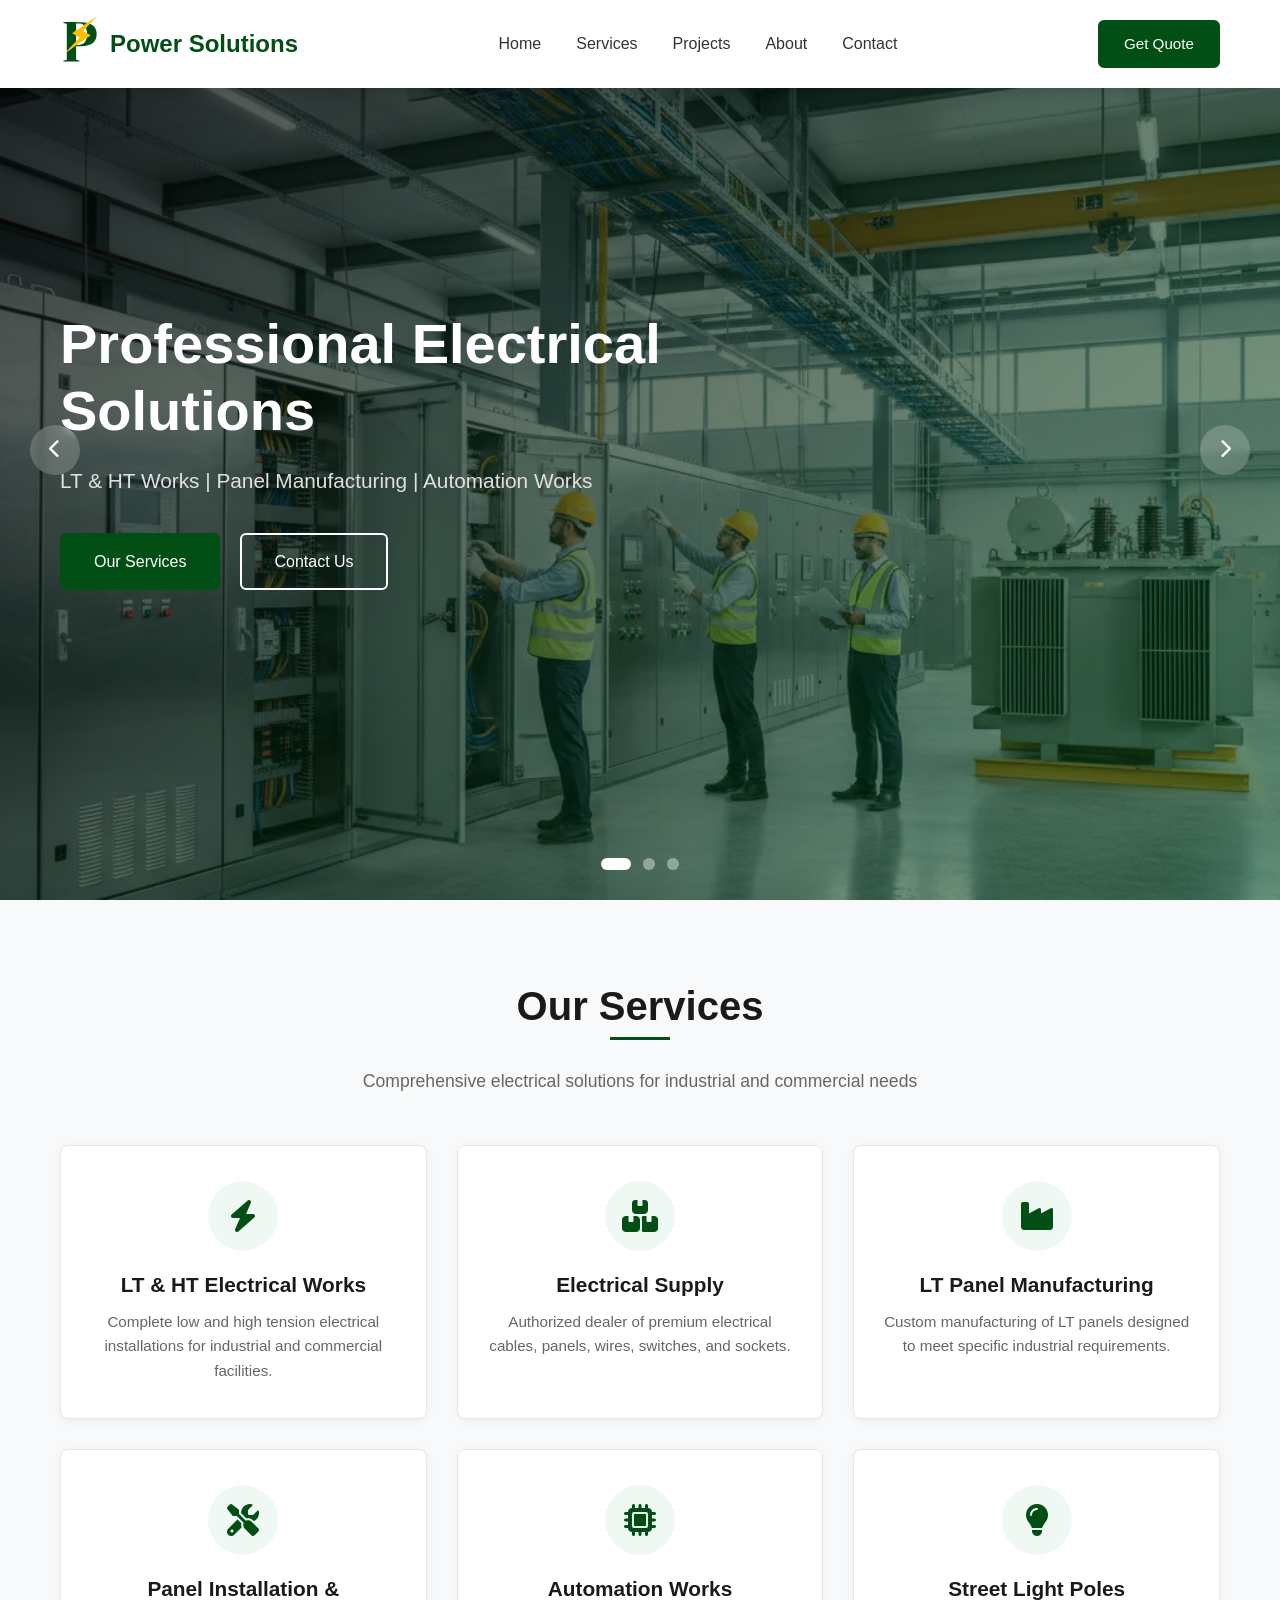
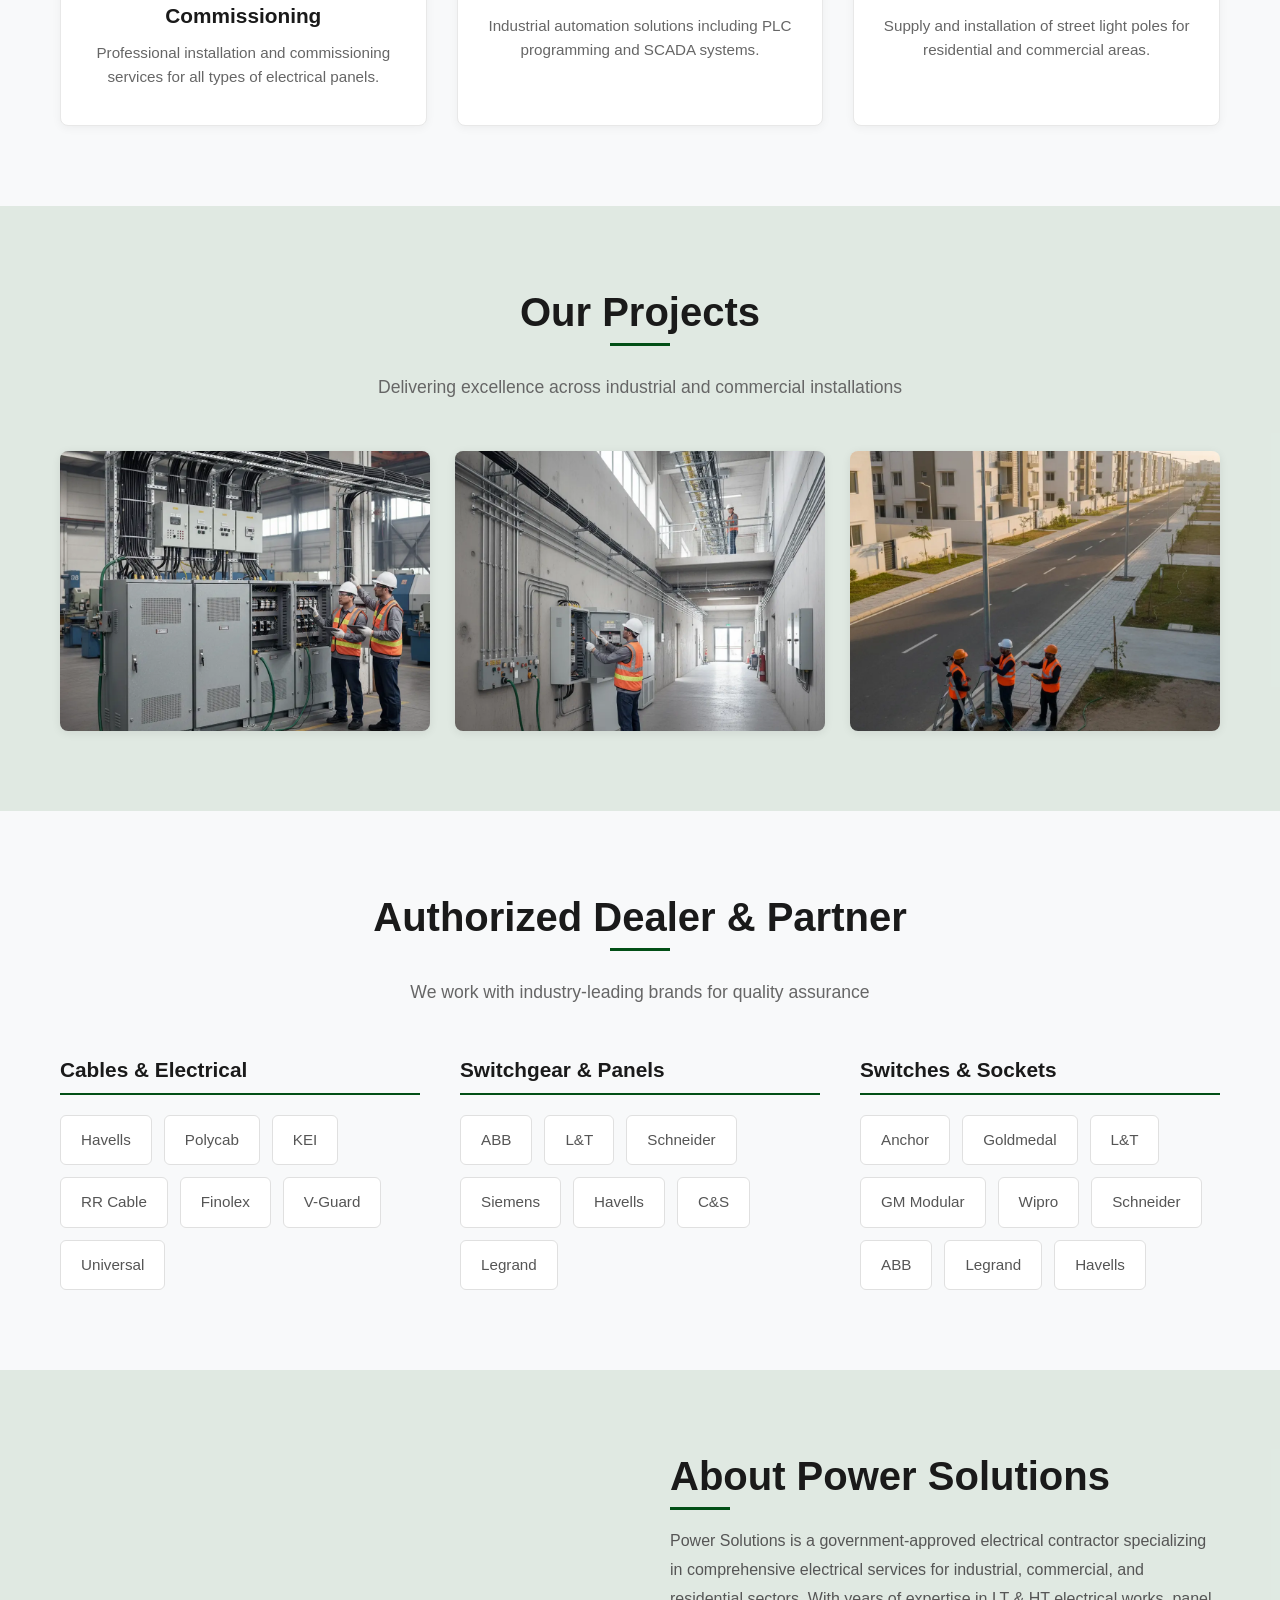
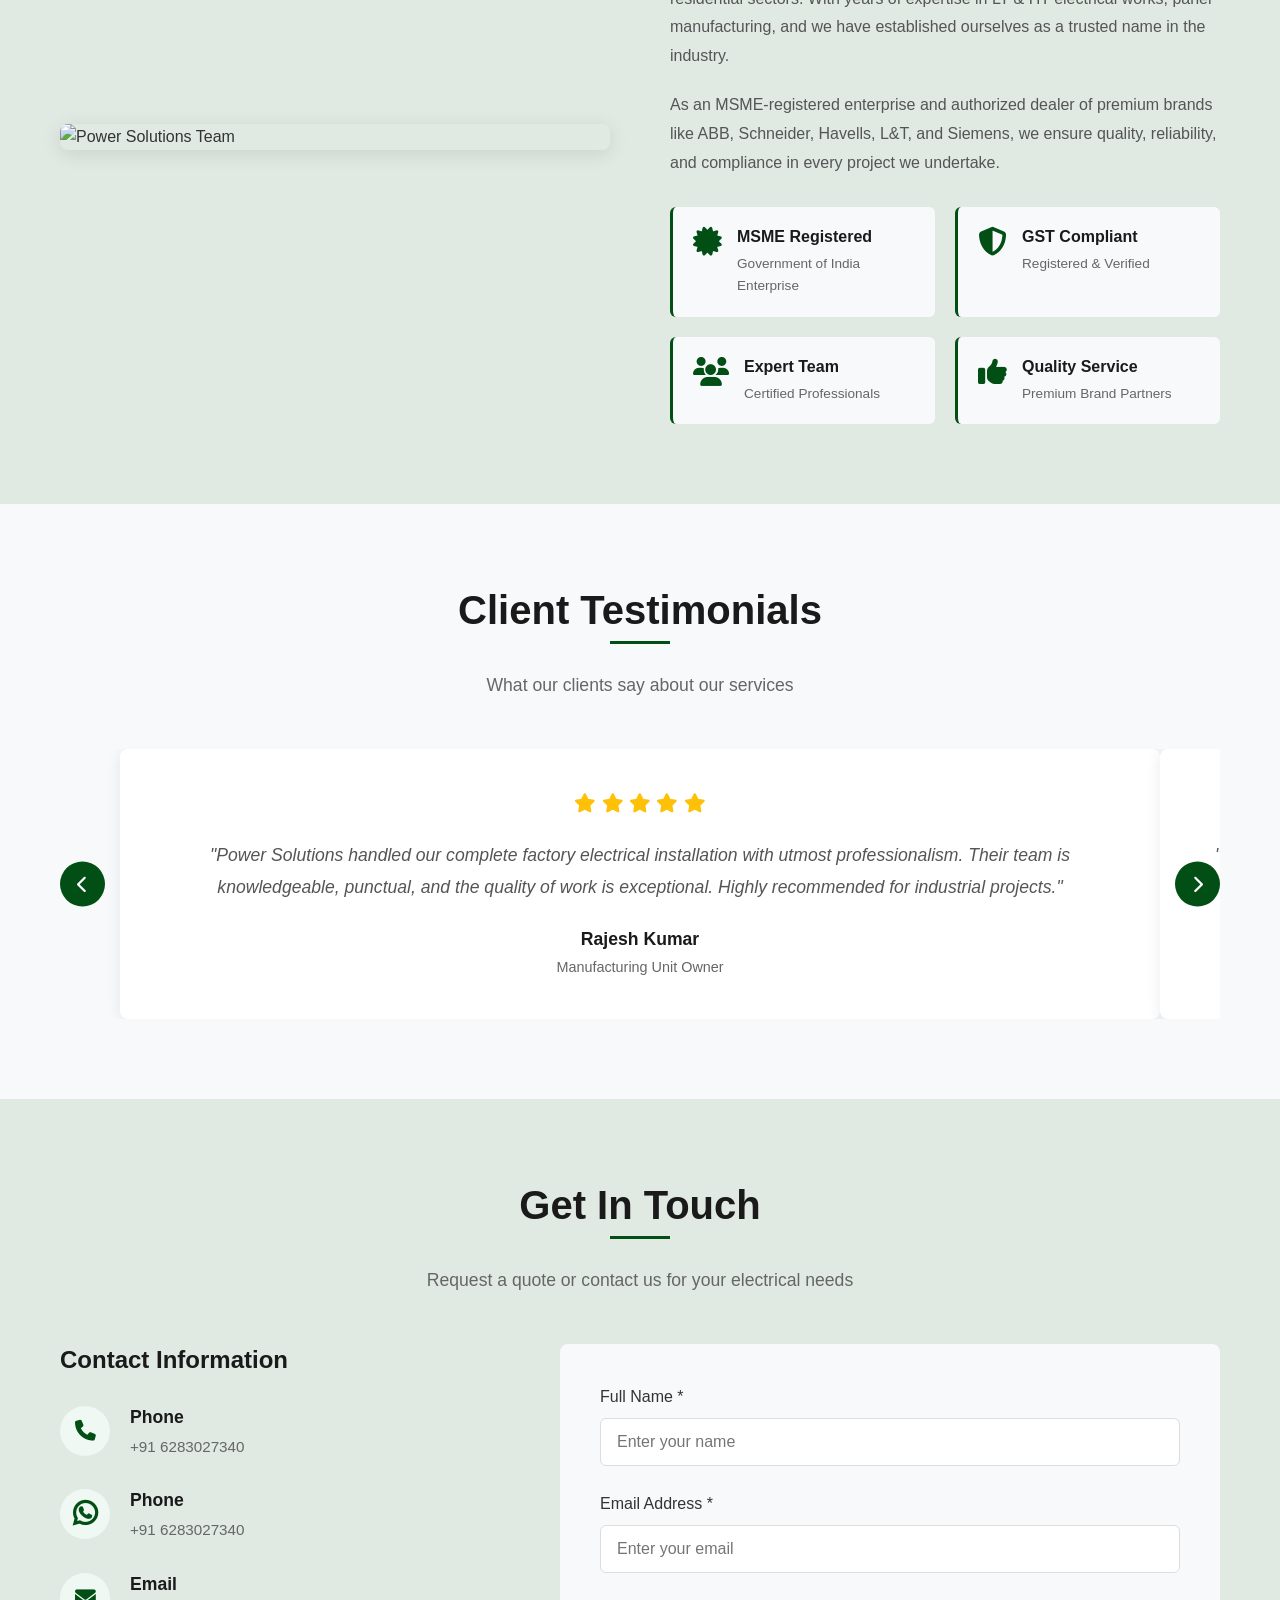
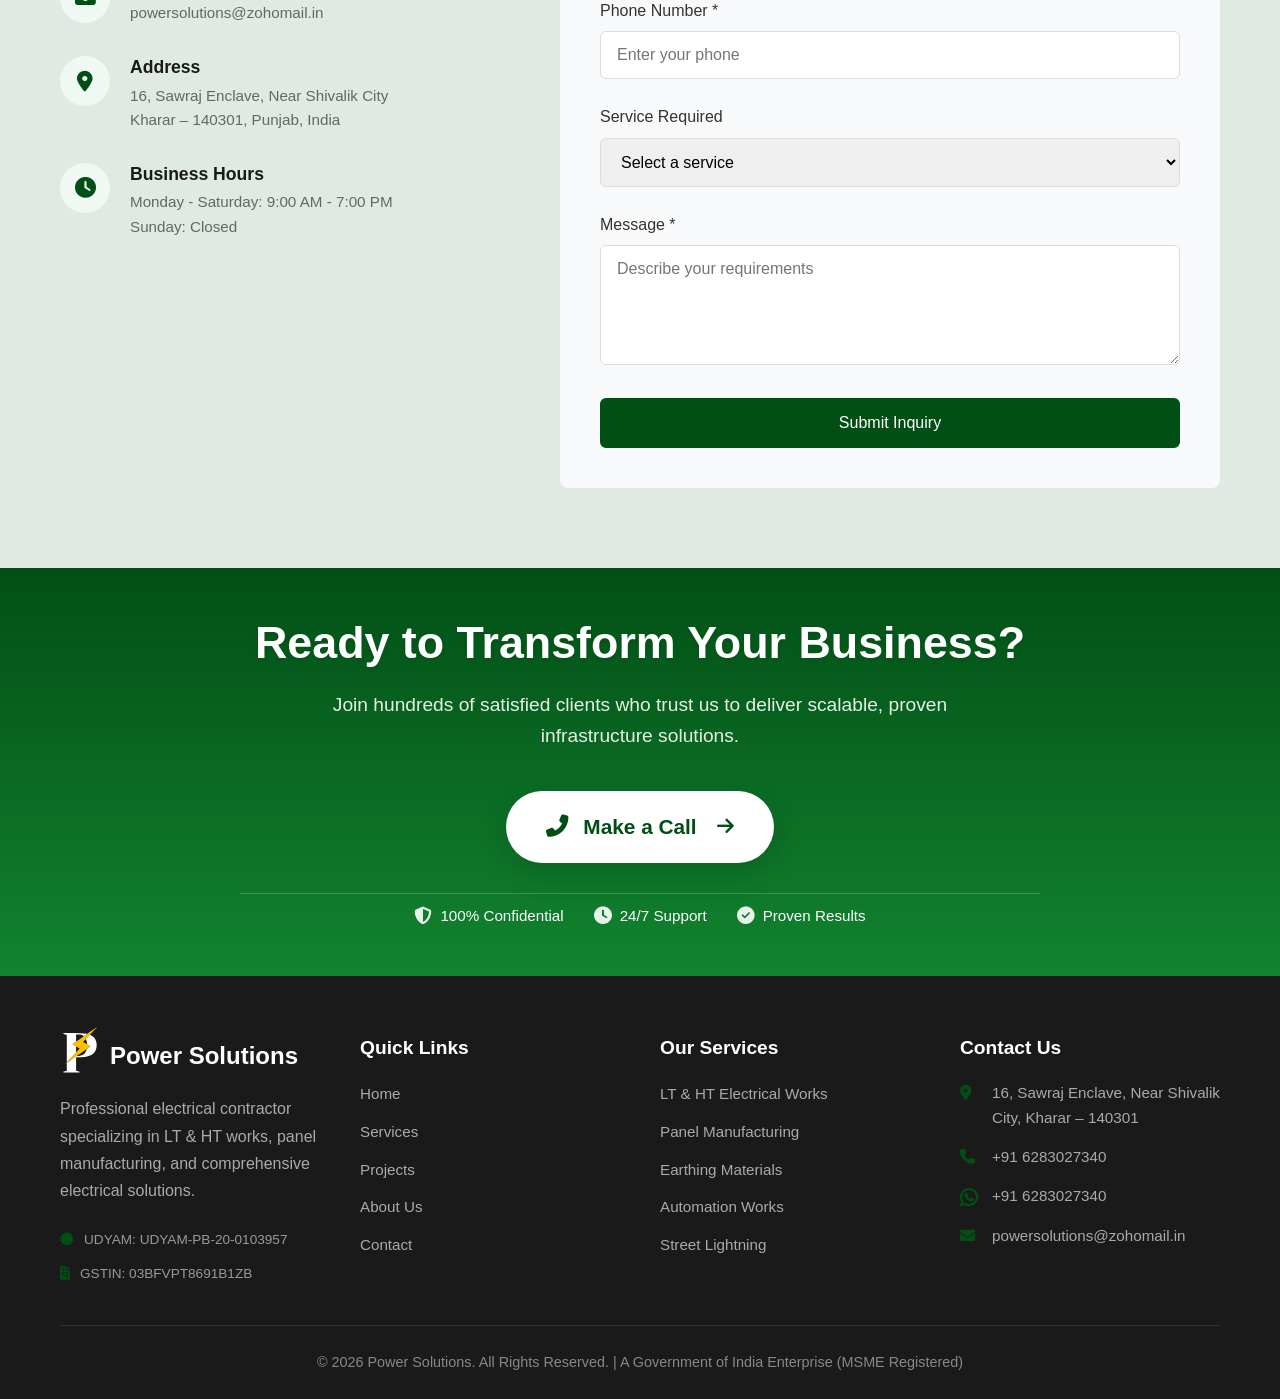
==== commit 7580ebe4: ""new changes"" ====
--- a/index.html
+++ b/index.html
@@ -181,7 +181,7 @@
     <!-- ========================================
          PROJECTS SECTION - Gallery Grid
     ========================================= -->
-    <section class="projects" id="projects">
+    <section class="projects" id="projects" style="background: #024f161f;">
         <div class="container">
             <div class="section-header">
                 <h2 class="section-title">Our Projects</h2>
@@ -192,7 +192,7 @@
                 <!-- Project 1 -->
                 <div class="project-card">
                     <div class="project-image">
-                        <img src="https://images.unsplash.com/photo-1581092160562-40aa08e78837?w=600"
+                        <img src="assets/imgs/projects/prokect-1.webp"
                             alt="Industrial Panel Installation">
                         <div class="project-overlay">
                             <div class="project-info">
@@ -206,7 +206,7 @@
                 <!-- Project 3 -->
                 <div class="project-card">
                     <div class="project-image">
-                        <img src="https://images.unsplash.com/photo-1621905251189-08b45d6a269e?w=600"
+                        <img src="assets/imgs/projects/project-2.webp"
                             alt="Commercial Wiring">
                         <div class="project-overlay">
                             <div class="project-info">
@@ -220,7 +220,7 @@
                 <!-- Project 4 -->
                 <div class="project-card">
                     <div class="project-image">
-                        <img src="https://images.unsplash.com/photo-1473341304170-971dccb5ac1e?w=600"
+                        <img src="assets/imgs/projects/project-3.webp"
                             alt="Street Light Installation">
                         <div class="project-overlay">
                             <div class="project-info">
@@ -231,19 +231,6 @@
                     </div>
                 </div>
 
-                <!-- Project 6 -->
-                <div class="project-card">
-                    <div class="project-image">
-                        <img src="https://images.unsplash.com/photo-1581092580497-e0d23cbdfcb2?w=600"
-                            alt="Automation System">
-                        <div class="project-overlay">
-                            <div class="project-info">
-                                <h3>Automation System</h3>
-                                <p>PLC-based automation for production line</p>
-                            </div>
-                        </div>
-                    </div>
-                </div>
             </div>
         </div>
     </section>
@@ -309,7 +296,7 @@
     <!-- ========================================
          ABOUT SECTION
     ========================================= -->
-    <section class="about" id="about">
+    <section class="about" id="about" style="background: #024f161f;">
         <div class="container">
             <div class="about-content">
                 <div class="about-image">
@@ -453,7 +440,7 @@
     <!-- ========================================
          CONTACT SECTION - Form UI
     ========================================= -->
-    <section class="contact" id="contact">
+    <section class="contact" id="contact" style="background: #024f161f;">
         <div class="container">
             <div class="section-header">
                 <h2 class="section-title">Get In Touch</h2>
@@ -544,6 +531,47 @@
 
                         <button type="submit" class="btn btn-primary btn-block">Submit Inquiry</button>
                     </form>
+                </div>
+            </div>
+        </div>
+    </section>
+
+
+    <!-- CTA FOOTER -->
+     <section id="cta" class="cta-section">
+        <div class="container">
+            <div class="cta-content">
+                <h2 class="cta-heading">Ready to Transform Your Business?</h2>
+                
+                <p class="cta-subheading">Join hundreds of satisfied clients who trust us to deliver scalable, proven infrastructure solutions.</p>
+                
+                <div class="cta-button-container">
+                    <a href="tel:+916283027340" class="btn btn-get-started">
+                        <span class="btn-icon">
+                            <i class="fas fa-phone-alt"></i>
+                        </span>
+                        <span class="btn-text">
+                            <span class="btn-main-text">Make a Call</span>
+                        </span>
+                        <span class="btn-arrow">
+                            <i class="fas fa-arrow-right"></i>
+                        </span>
+                    </a>
+                </div>
+                
+                <div class="trust-indicators">
+                    <div class="trust-item">
+                        <i class="fas fa-shield-alt"></i>
+                        <span>100% Confidential</span>
+                    </div>
+                    <div class="trust-item">
+                        <i class="fas fa-clock"></i>
+                        <span>24/7 Support</span>
+                    </div>
+                    <div class="trust-item">
+                        <i class="fas fa-check-circle"></i>
+                        <span>Proven Results</span>
+                    </div>
                 </div>
             </div>
         </div>
--- a/assets/css/style.css
+++ b/assets/css/style.css
@@ -1257,4 +1257,221 @@
     height: 49px;
     width: 40px;
     margin-top: -10px;
+}
+
+
+/* CTA Section Styling */
+.cta-section {
+    background: linear-gradient(#024f16, #128330);
+    padding: 3rem 0;
+    position: relative;
+    overflow: hidden;
+}
+
+
+.cta-content {
+    position: relative;
+    z-index: 2;
+    max-width: 800px;
+    margin: 0 auto;
+    text-align: center;
+    color: white;
+}
+
+/* Typography */
+.cta-heading {
+    font-size: 2.8rem;
+    font-weight: 700;
+    margin-bottom: 20px;
+    color: #fff;
+    line-height: 1.2;
+    text-shadow: 0 2px 4px rgba(0, 0, 0, 0.1);
+}
+
+.cta-subheading {
+    font-size: 1.2rem;
+    margin-bottom: 40px;
+    opacity: 0.9;
+    line-height: 1.6;
+    max-width: 700px;
+    margin-left: auto;
+    margin-right: auto;
+}
+
+/* Enhanced Button Styling */
+.cta-button-container {
+    margin-bottom: 10px;
+}
+
+.btn-get-started {
+    display: inline-flex;
+    align-items: center;
+    background: white;
+    color: #024f16;
+    padding: 18px 40px;
+    border-radius: 50px;
+    text-decoration: none;
+    font-weight: 600;
+    font-size: 1.1rem;
+    box-shadow: 0 10px 30px rgba(0, 0, 0, 0.15);
+    transition: all 0.3s cubic-bezier(0.175, 0.885, 0.32, 1.275);
+    position: relative;
+    overflow: hidden;
+    margin-bottom: 20px;
+    border: none;
+    cursor: pointer;
+}
+
+.btn-get-started:hover {
+    transform: translateY(-5px);
+    box-shadow: 0 15px 35px rgba(0, 0, 0, 0.2);
+    color: #024f16;
+}
+
+.btn-get-started:active {
+    transform: translateY(-2px);
+}
+
+.btn-icon {
+    font-size: 1.4rem;
+    margin-right: 15px;
+    transition: transform 0.3s ease;
+}
+
+.btn-get-started:hover .btn-icon {
+    transform: scale(1.2) rotate(-10deg);
+}
+
+.btn-text {
+    display: flex;
+    flex-direction: column;
+    align-items: flex-start;
+    text-align: left;
+}
+
+.btn-main-text {
+    font-size: 1.3rem;
+    font-weight: 700;
+    line-height: 1.2;
+}
+
+.btn-arrow {
+    margin-left: 20px;
+    font-size: 1.2rem;
+    transition: transform 0.3s ease;
+}
+
+.btn-get-started:hover .btn-arrow {
+    transform: translateX(5px);
+}
+
+/* Secondary Option */
+.cta-alternative {
+    margin-top: 15px;
+}
+
+.cta-alternative p {
+    font-size: 1rem;
+    opacity: 0.9;
+}
+
+.phone-link {
+    color: white;
+    font-weight: 600;
+    text-decoration: none;
+    border-bottom: 1px dotted rgba(255, 255, 255, 0.5);
+    transition: all 0.2s ease;
+    padding-bottom: 2px;
+    margin-left: 5px;
+}
+
+.phone-link:hover {
+    color: #fff;
+    border-bottom: 1px solid white;
+    opacity: 1;
+}
+
+.phone-link i {
+    margin-right: 5px;
+}
+
+/* Trust Indicators */
+.trust-indicators {
+    display: flex;
+    justify-content: center;
+    flex-wrap: wrap;
+    gap: 30px;
+    margin-top: 0;
+    padding-top: 10px;
+    border-top: 1px solid rgba(255, 255, 255, 0.2);
+}
+
+.trust-item {
+    display: flex;
+    align-items: center;
+    font-size: 0.95rem;
+}
+
+.trust-item i {
+    margin-right: 8px;
+    color: rgba(255, 255, 255, 0.9);
+    font-size: 1.1rem;
+}
+
+/* Responsive Design */
+@media (max-width: 768px) {
+    .cta-section {
+        padding: 60px 20px;
+    }
+    
+    .cta-heading {
+        font-size: 2.2rem;
+    }
+    
+    .cta-subheading {
+        font-size: 1.1rem;
+    }
+    
+    .btn-get-started {
+        padding: 16px 30px;
+        font-size: 1rem;
+        flex-direction: row;
+        text-align: center;
+    }
+    
+    .btn-icon {
+        margin-right: 0;
+        margin-bottom: 0;
+    }
+    
+    .btn-text {
+        align-items: center;
+        text-align: center;
+    }
+    
+    .btn-arrow {
+        margin-left: 0;
+        margin-top: 0;
+    }
+    
+    .trust-indicators {
+        flex-direction: column;
+        gap: 15px;
+    }
+}
+
+/* Animation for entrance */
+@keyframes fadeInUp {
+    from {
+        opacity: 0;
+        transform: translateY(30px);
+    }
+    to {
+        opacity: 1;
+        transform: translateY(0);
+    }
+}
+
+.cta-content {
+    animation: fadeInUp 0.8s ease-out;
 }
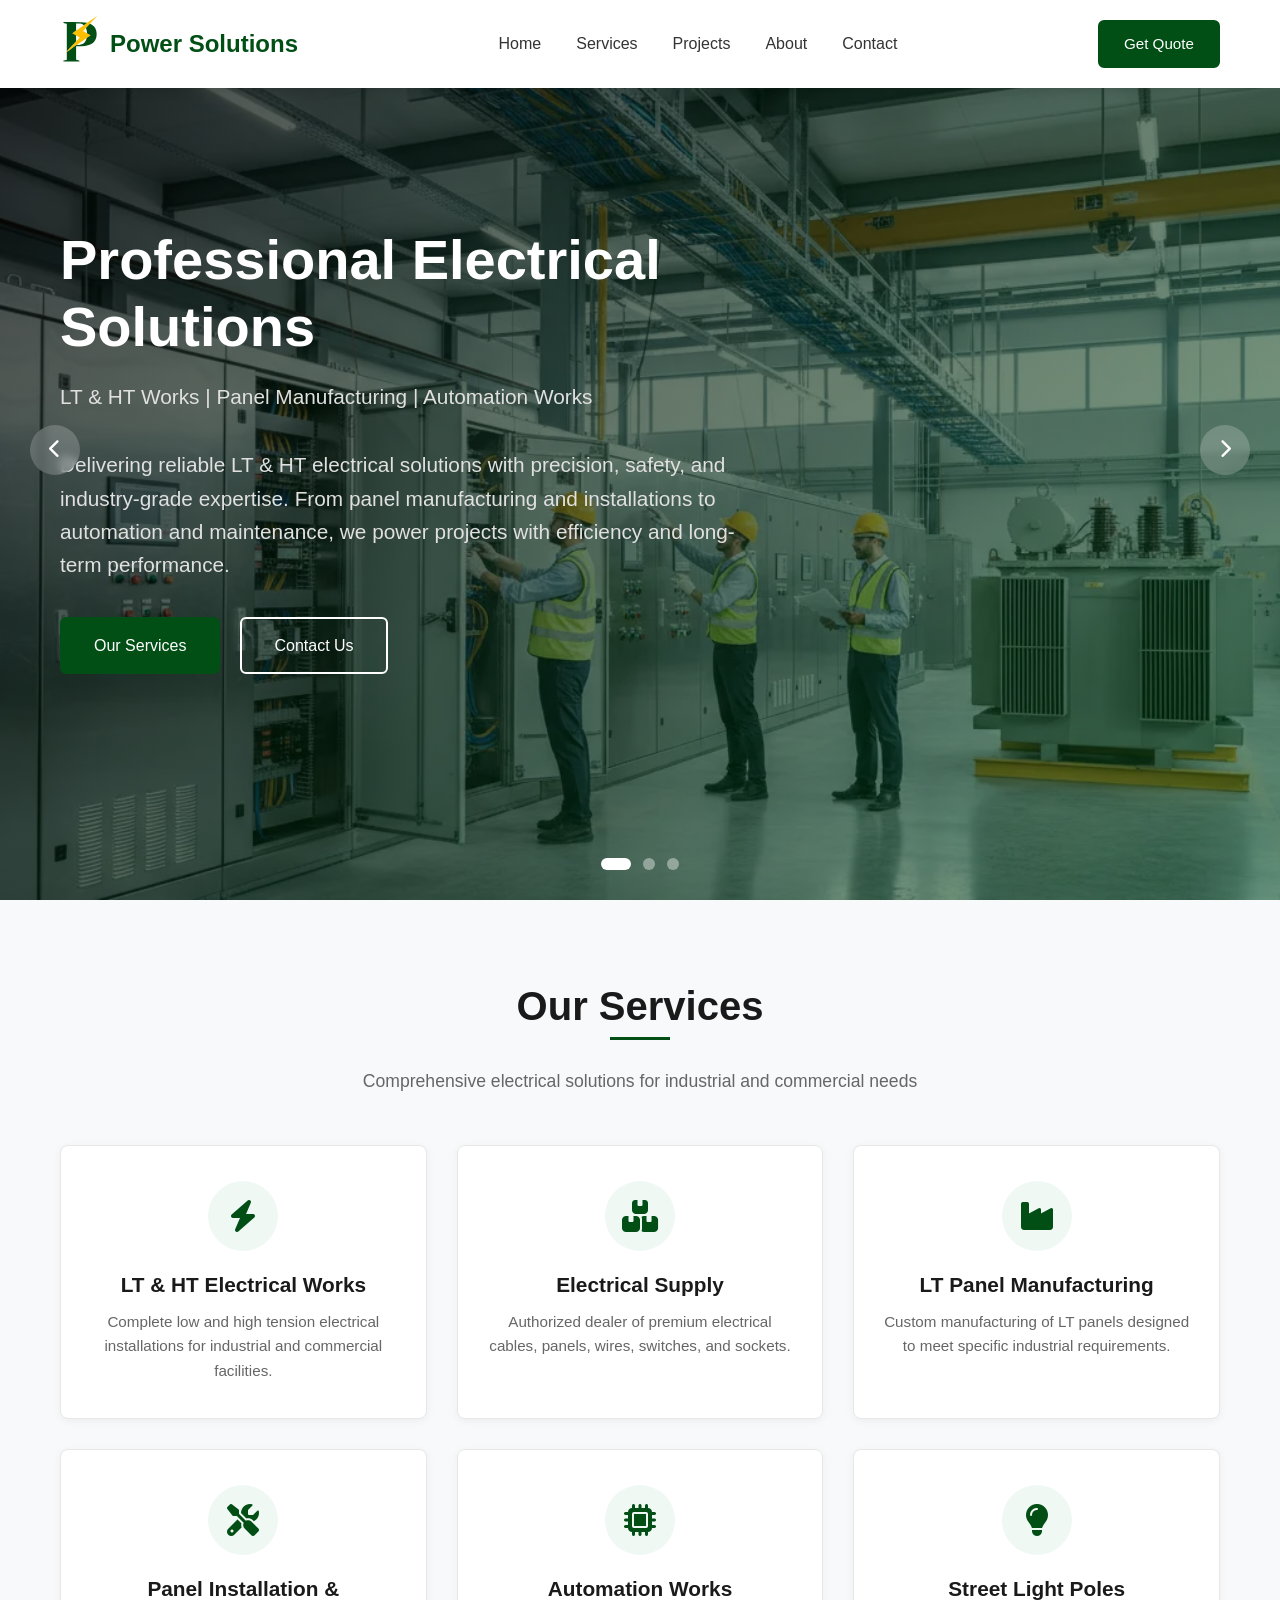
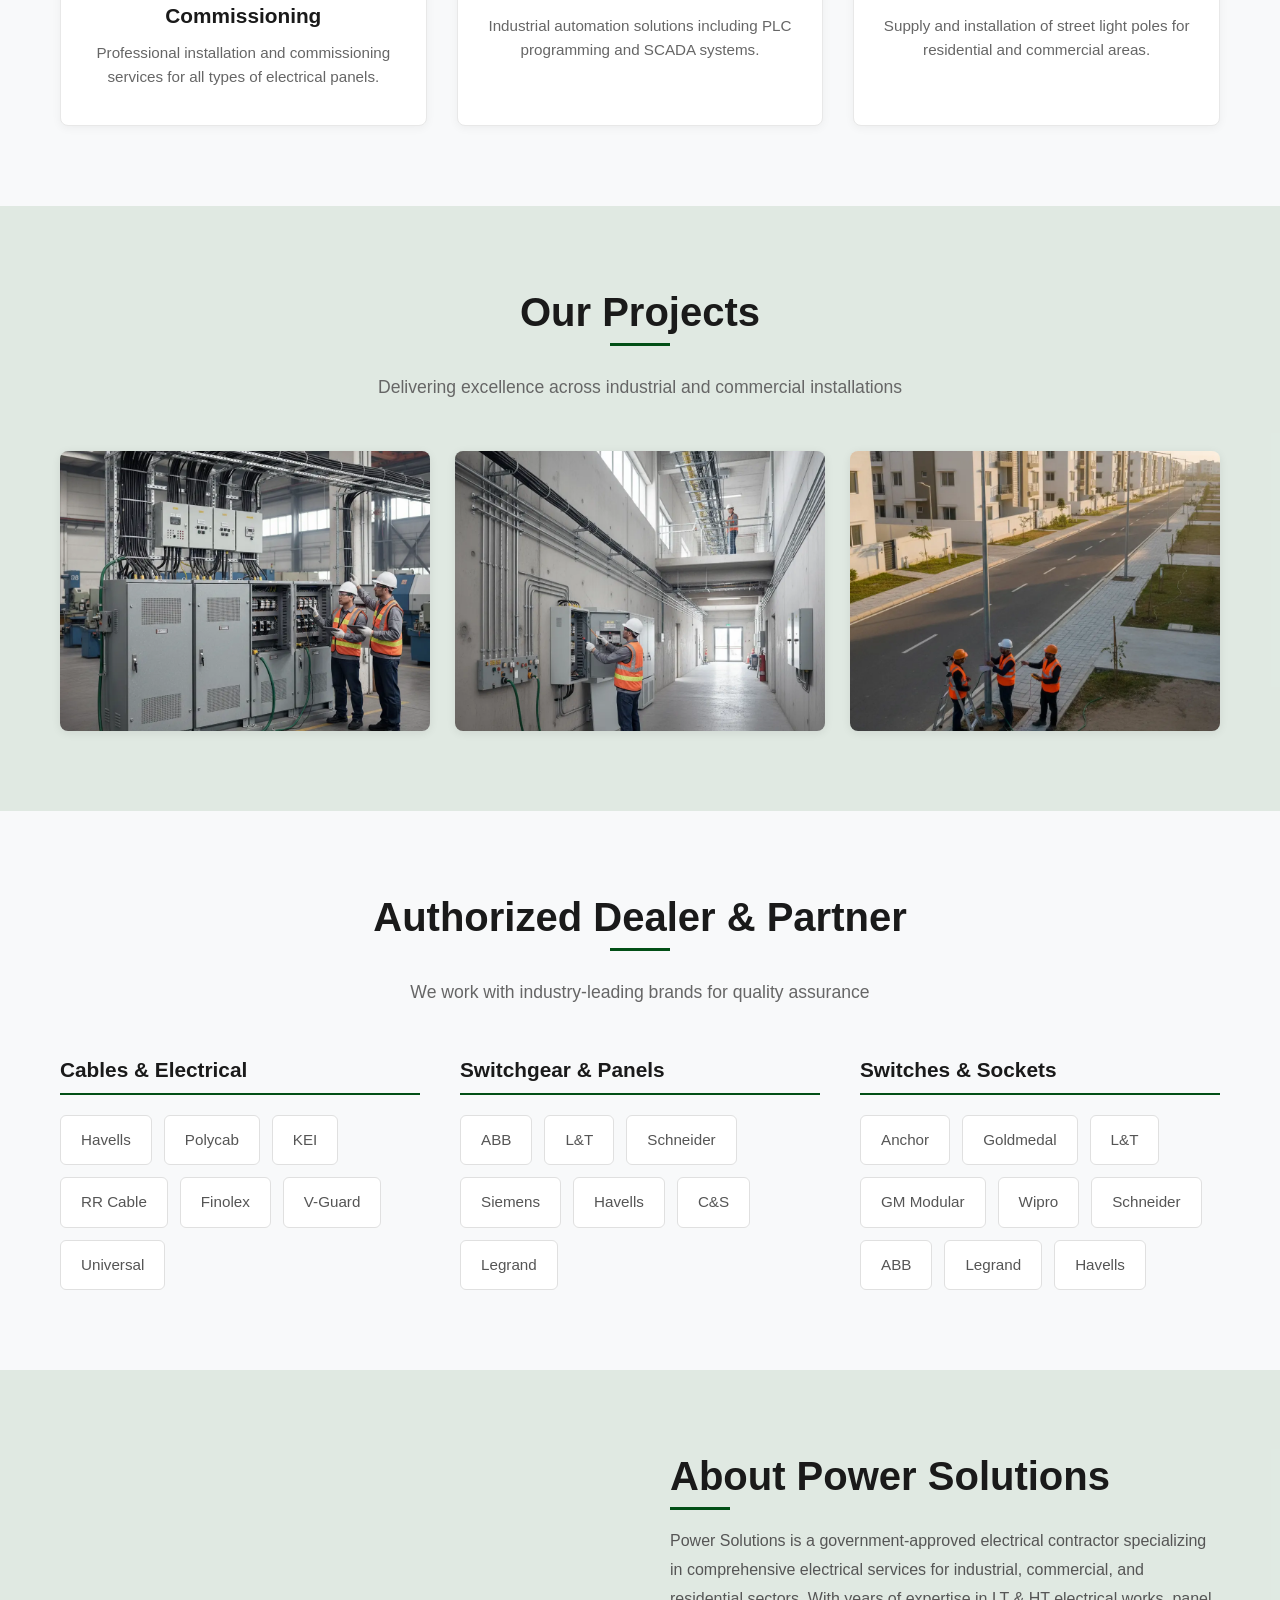
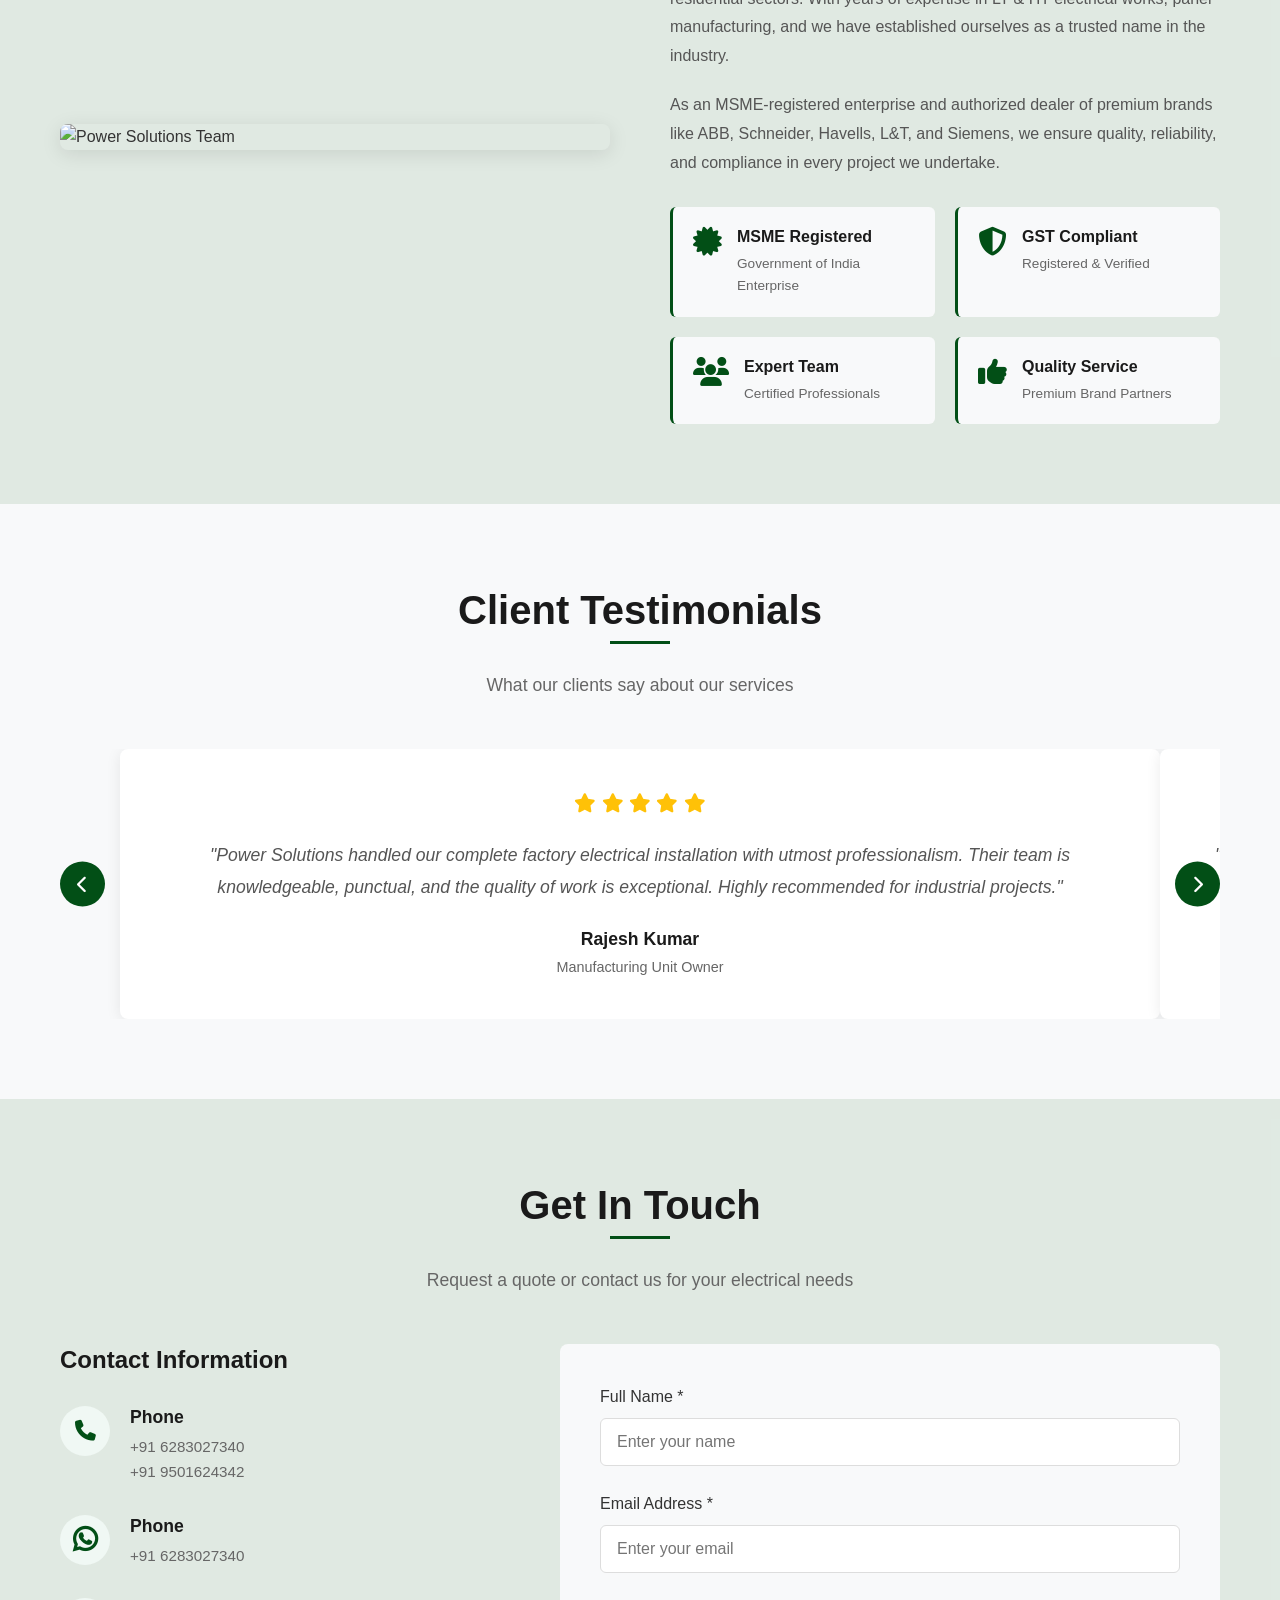
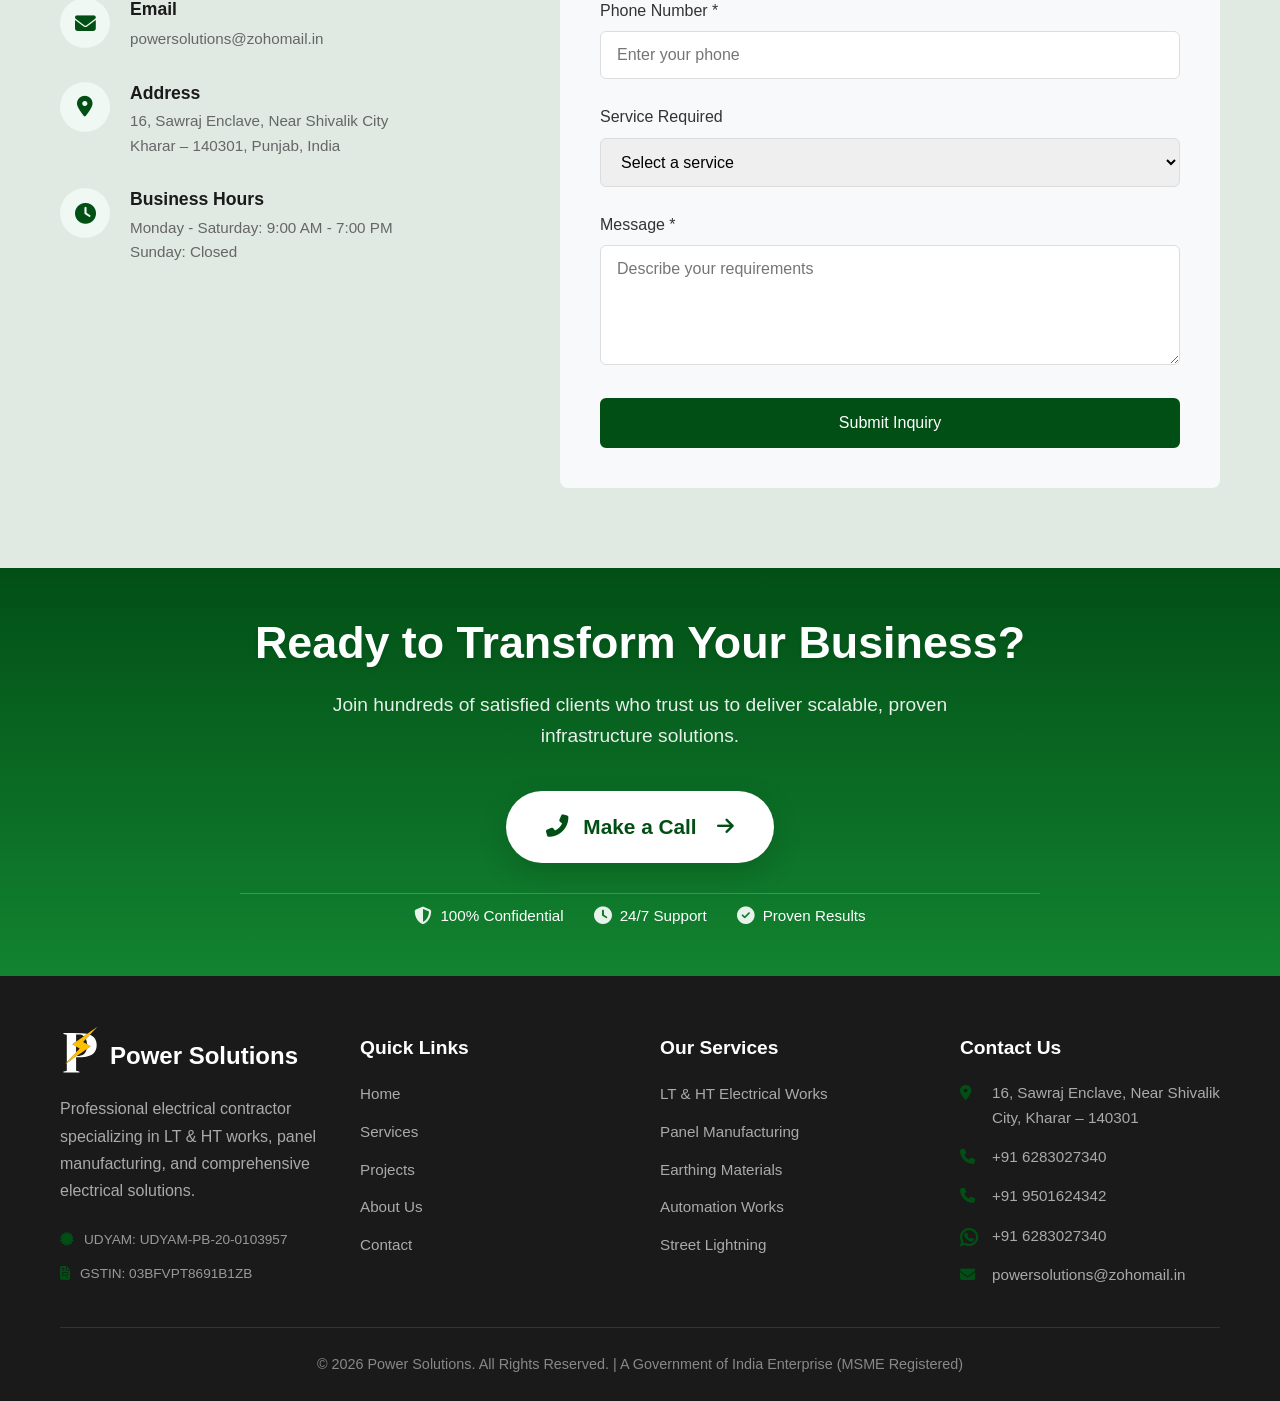
==== commit 9d00f070: ""new changes"" ====
--- a/index.html
+++ b/index.html
@@ -73,6 +73,9 @@
                     <div class="hero-content">
                         <h1 class="hero-title">Professional Electrical Solutions</h1>
                         <p class="hero-subtitle">LT & HT Works | Panel Manufacturing | Automation Works</p>
+                        <p class="hero-subtitle">
+                            Delivering reliable LT & HT electrical solutions with precision, safety, and industry-grade expertise. From panel manufacturing and installations to automation and maintenance, we power projects with efficiency and long-term performance.
+                        </p>
                         <div class="hero-buttons">
                             <a href="#services" class="btn btn-primary">Our Services</a>
                             <a href="#contact" class="btn btn-secondary">Contact Us</a>
@@ -91,6 +94,7 @@
                     <div class="hero-content">
                         <h1 class="hero-title">Authorized Dealer of Premium Brands</h1>
                         <p class="hero-subtitle">Havells | ABB | Schneider | L&T | Siemens | Polycab</p>
+                        <p class="hero-subtitle">Partnered with leading electrical brands to deliver authentic, high-performance products that meet modern safety and quality standards.</p>
                         <div class="hero-buttons">
                             <a href="#brands" class="btn btn-primary">View Brands</a>
                             <a href="#contact" class="btn btn-secondary">Get Quote</a>
@@ -109,6 +113,7 @@
                     <div class="hero-content">
                         <h1 class="hero-title">Government Approved Contractor</h1>
                         <p class="hero-subtitle">MSME Registered | GST Compliant | Quality Assured</p>
+                        <p class="hero-subtitle">A government-approved electrical contractor delivering compliant, safe, and reliable solutions. Fully MSME registered and GST compliant, we operate with the highest standards of quality and accountability.</p>
                         <div class="hero-buttons">
                             <a href="#about" class="btn btn-primary">About Us</a>
                             <a href="#contact" class="btn btn-secondary">Contact Now</a>
@@ -457,6 +462,8 @@
                         <div>
                             <h4>Phone</h4>
                             <a href="tel:6283027340">+91 6283027340</a>
+                            <br>
+                            <a href="tel:9501624342">+91 9501624342</a>
                         </div>
                     </div>
 
@@ -642,6 +649,10 @@
                             <a href="tel:6283027340">+91 6283027340</a>
                         </li>
                         <li>
+                            <i class="fas fa-phone"></i>
+                            <a href="tel:9501624342">+91 9501624342</a>
+                        </li>
+                        <li>
                             <i class="fab fa-whatsapp cstmWPfa"></i>
                             <a href="https://wa.me/916283027340" target="_blank">
                                 +91 6283027340
